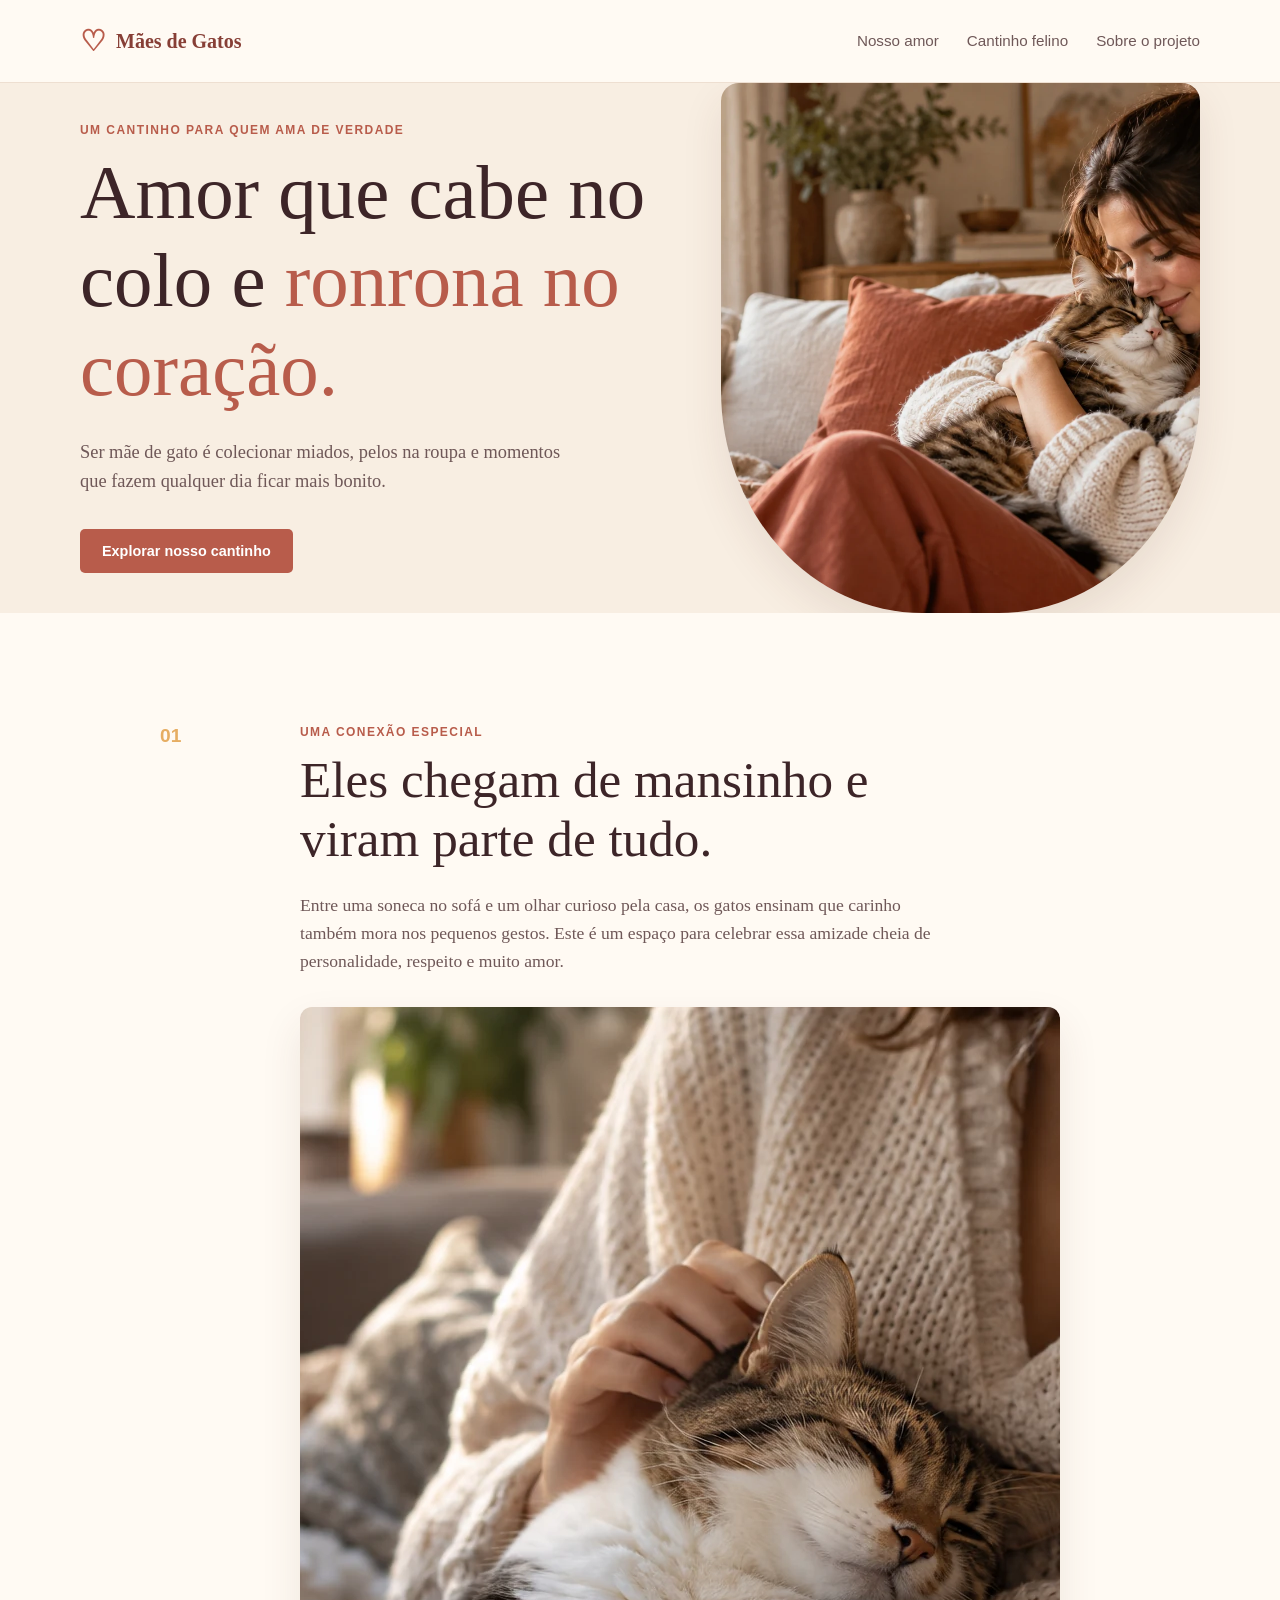
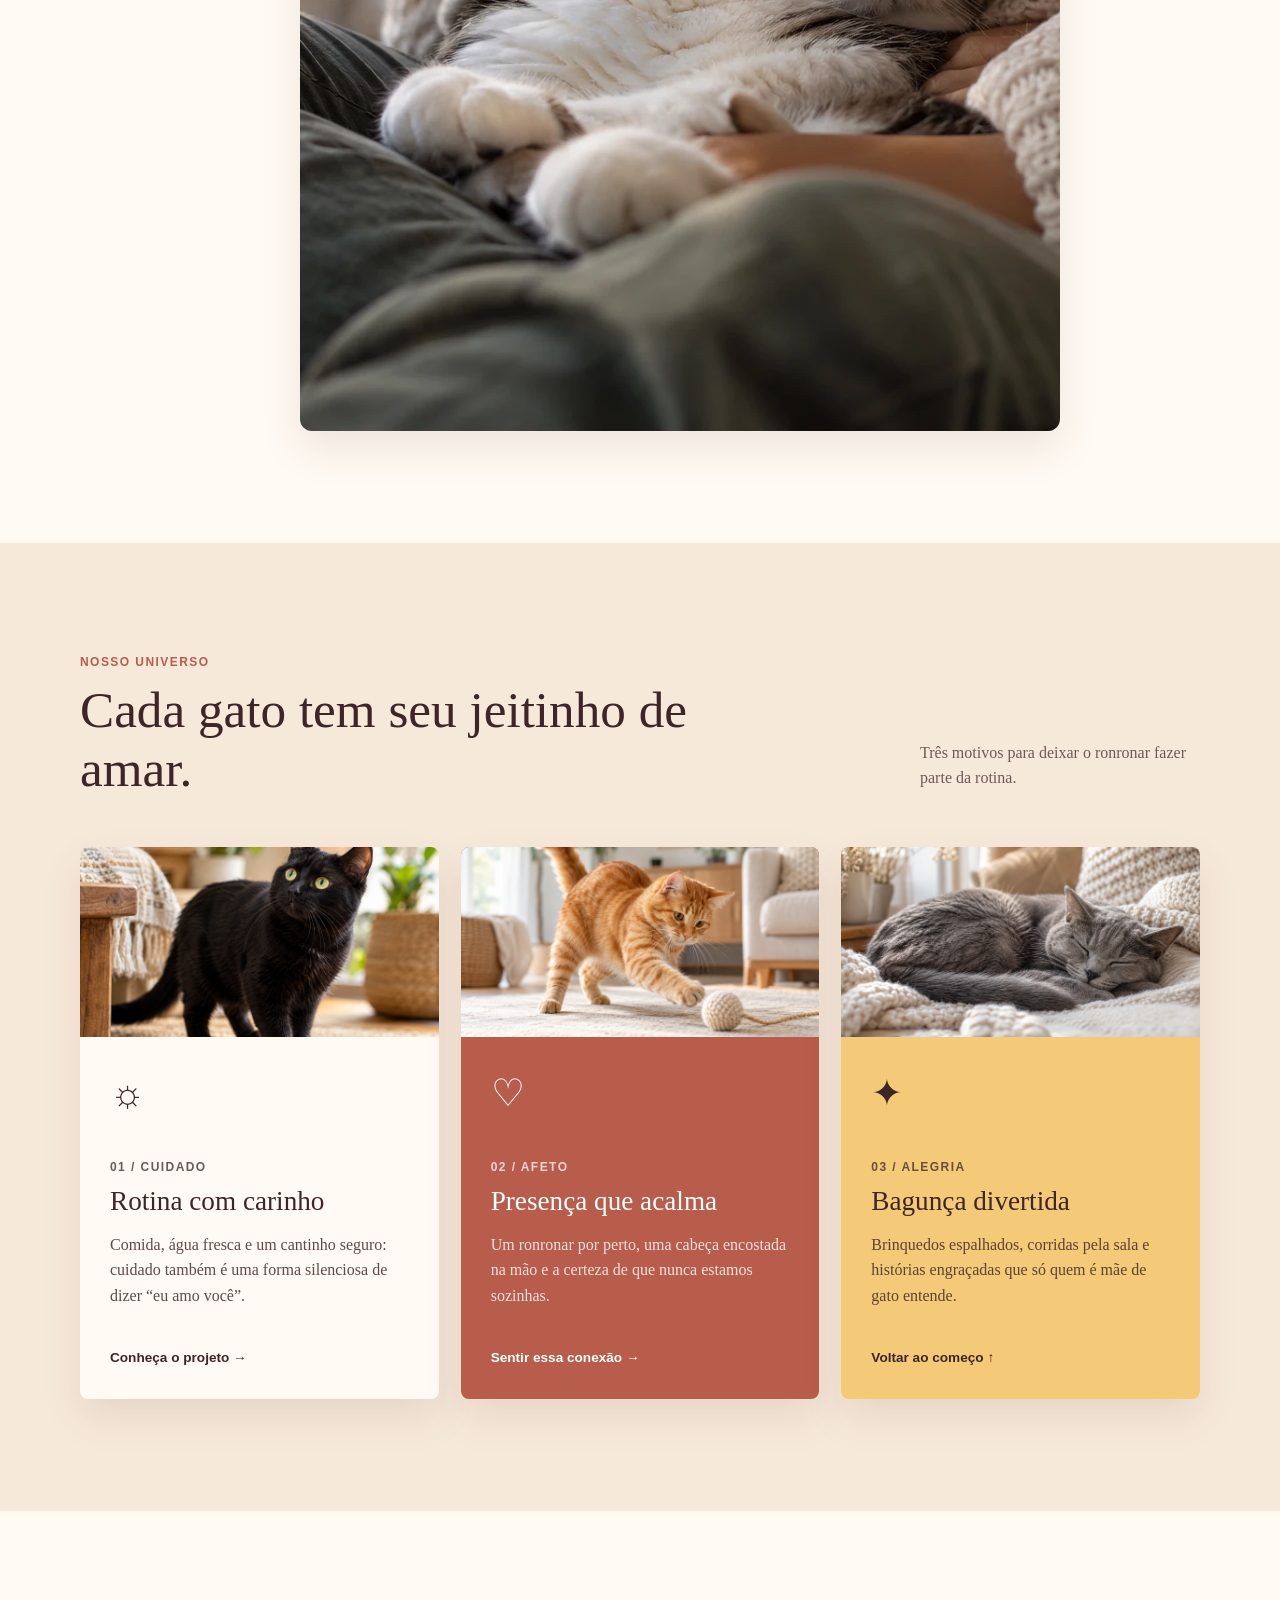
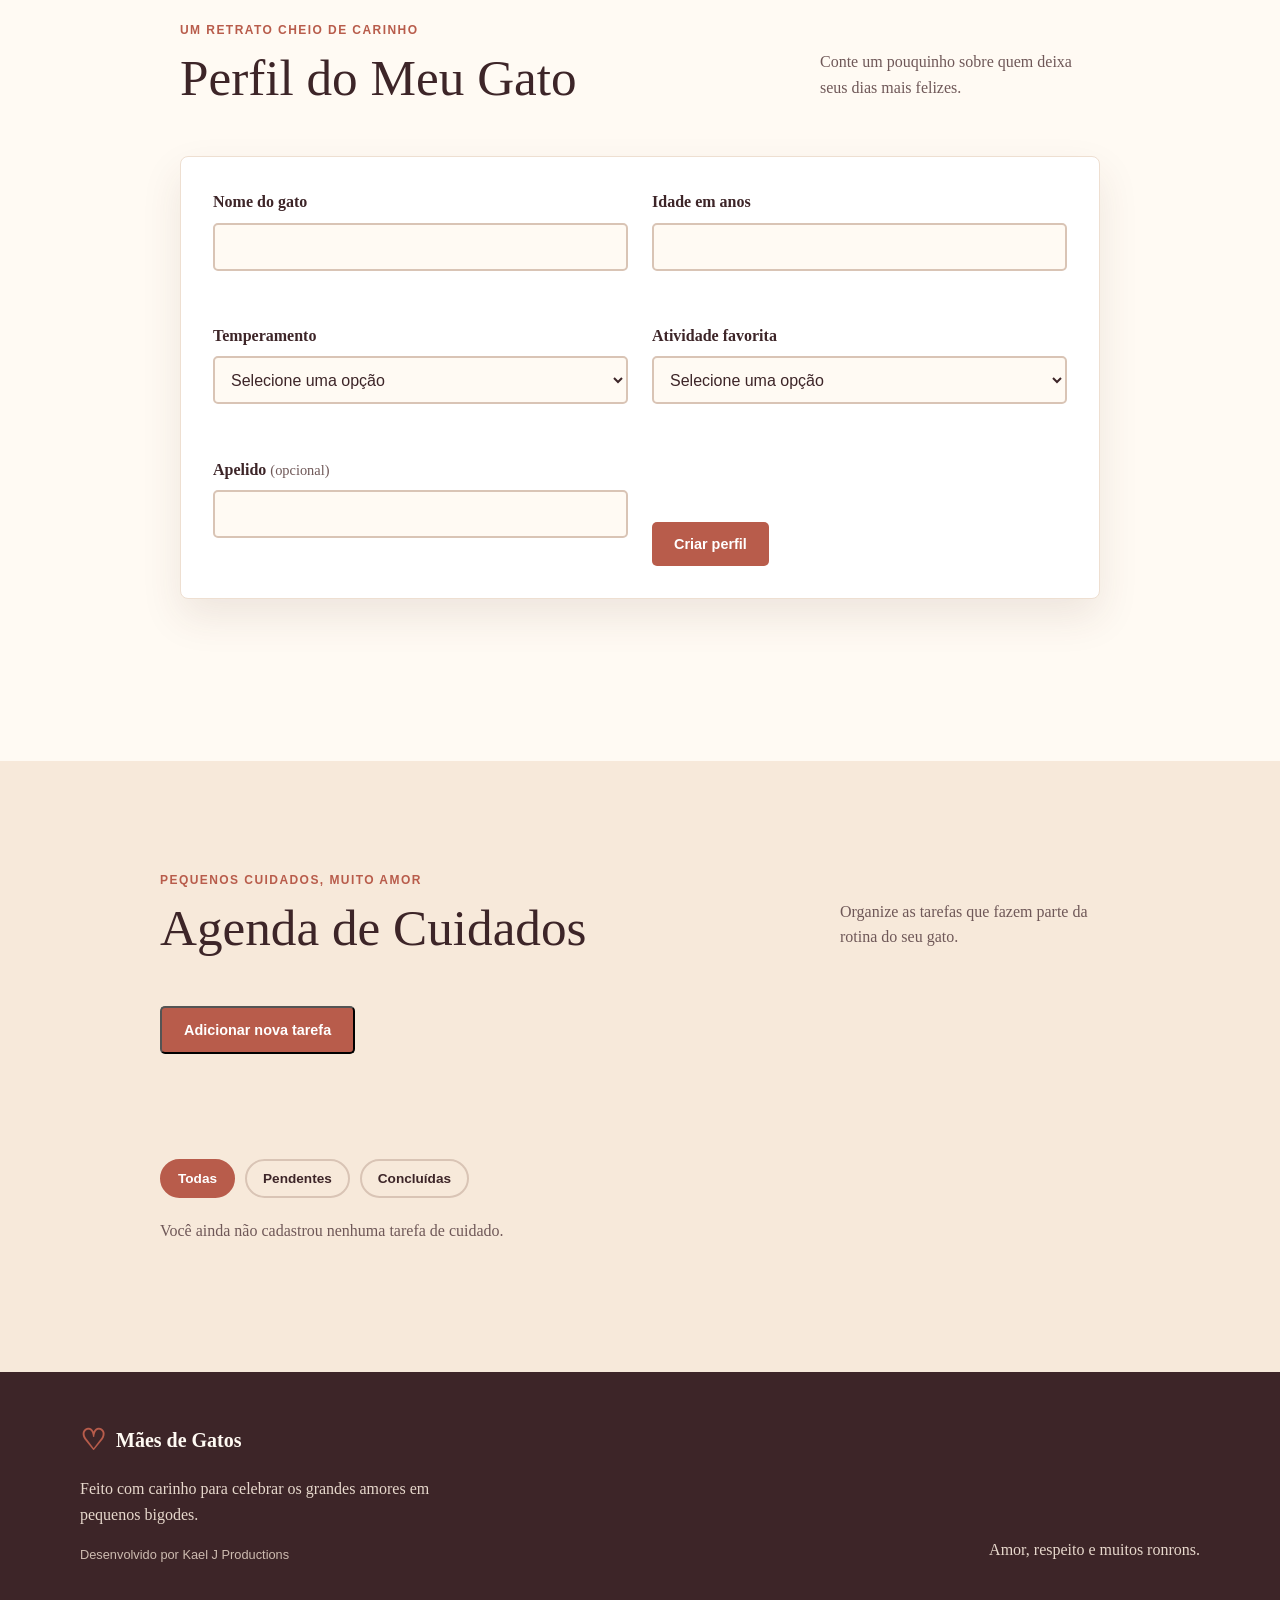
==== index.html @ 0883e344 "melhora experiencia da agenda de cuidados" ====
<!DOCTYPE html>
<html lang="pt-BR">
  <head>
    <meta charset="UTF-8">
    <meta name="viewport" content="width=device-width, initial-scale=1.0">
    <meta name="description" content="Um cantinho acolhedor para mulheres que vivem o amor pelos seus gatos.">
    <title>Mães de Gatos | Amor que ronrona</title>
    <link rel="stylesheet" href="styles.css">
  </head>
  <body>
    <a class="link-pular" href="#conteudo">
      Pular para o conteúdo principal
    </a>

    <header class="cabecalho">
      <div class="container cabecalho-conteudo">
        <a class="marca" href="#inicio" aria-label="Mães de Gatos, voltar ao início">
          <span class="marca-icone" aria-hidden="true">♡</span>
          <span>Mães de Gatos</span>
        </a>

        <nav class="navegacao-principal" aria-label="Navegação principal">
          <ul>
            <li><a href="#sobre">Nosso amor</a></li>
            <li><a href="#temas">Cantinho felino</a></li>
            <li><a href="#rodape">Sobre o projeto</a></li>
          </ul>
        </nav>
      </div>
    </header>

    <main id="conteudo">
      <section class="hero" id="inicio" aria-labelledby="titulo-principal">
        <div class="container hero-conteudo">
          <div class="hero-texto">
            <p class="etiqueta">Um cantinho para quem ama de verdade</p>
            <h1 id="titulo-principal">
              Amor que cabe no colo e <span>ronrona no coração.</span>
            </h1>
            <p class="hero-descricao">
              Ser mãe de gato é colecionar miados, pelos na roupa e momentos que fazem qualquer dia ficar mais bonito.
            </p>
            <a class="botao" href="#temas">Explorar nosso cantinho</a>
          </div>

          <img
            class="hero-imagem"
            src="assets/images/hero/mae-com-gato.webp"
            alt="Mulher abraçando seu gato em um ambiente acolhedor."
            width="1672"
            height="941"
            fetchpriority="high"
          >
        </div>
      </section>

      <section class="secao sobre" id="sobre" aria-labelledby="titulo-sobre">
          <div class="container sobre-conteudo">
            <div class="numero-secao" aria-hidden="true">01</div>
            <div>
            <p class="etiqueta">Uma conexão especial</p>
            <h2 id="titulo-sobre">Eles chegam de mansinho e viram parte de tudo.</h2>
            <p>
              Entre uma soneca no sofá e um olhar curioso pela casa, os gatos ensinam que carinho também mora nos pequenos gestos. Este é um espaço para celebrar essa amizade cheia de personalidade, respeito e muito amor.
            </p>
            <img
              class="imagem-editorial"
              src="assets/images/stories/gato-no-colo.webp"
              alt="Gato descansando no colo de sua tutora."
              width="1536"
              height="1024"
              loading="lazy"
            >
          </div>
        </div>
      </section>

      <section class="secao temas" id="temas" aria-labelledby="titulo-temas">
        <div class="container">
          <div class="cabecalho-secao">
            <div>
              <p class="etiqueta">Nosso universo</p>
              <h2 id="titulo-temas">Cada gato tem seu jeitinho de amar.</h2>
            </div>
            <p class="texto-secao">
              Três motivos para deixar o ronronar fazer parte da rotina.
            </p>
          </div>

          <div class="cartoes">
            <article class="cartao cartao-rotina">
              <img
                class="imagem-cartao"
                src="assets/images/cats/gato-preto-curioso.webp"
                alt="Gato preto observando com expressão curiosa."
                width="1536"
                height="1024"
                loading="lazy"
              >
              <div class="cartao-icone" aria-hidden="true">☼</div>
              <p class="cartao-numero">01 / Cuidado</p>
              <h3>Rotina com carinho</h3>
              <p>
                Comida, água fresca e um cantinho seguro: cuidado também é uma forma silenciosa de dizer “eu amo você”.
              </p>
              <a href="#rodape">Conheça o projeto <span aria-hidden="true">→</span></a>
            </article>

            <article class="cartao cartao-carinho">
              <img
                class="imagem-cartao"
                src="assets/images/cats/gato-laranja-brincando.webp"
                alt="Gato laranja brincando em casa."
                width="1536"
                height="1024"
                loading="lazy"
              >
              <div class="cartao-icone" aria-hidden="true">♡</div>
              <p class="cartao-numero">02 / Afeto</p>
              <h3>Presença que acalma</h3>
              <p>
                Um ronronar por perto, uma cabeça encostada na mão e a certeza de que nunca estamos sozinhas.
              </p>
              <a href="#sobre">Sentir essa conexão <span aria-hidden="true">→</span></a>
            </article>

            <article class="cartao cartao-diversao">
              <img
                class="imagem-cartao"
                src="assets/images/cats/gato-cinza-dormindo.webp"
                alt="Gato cinza dormindo confortavelmente."
                width="1536"
                height="1024"
                loading="lazy"
              >
              <div class="cartao-icone" aria-hidden="true">✦</div>
              <p class="cartao-numero">03 / Alegria</p>
              <h3>Bagunça divertida</h3>
              <p>
                Brinquedos espalhados, corridas pela sala e histórias engraçadas que só quem é mãe de gato entende.
              </p>
              <a href="#inicio">Voltar ao começo <span aria-hidden="true">↑</span></a>
            </article>
          </div>
        </div>
      </section>

      <section class="secao perfil" id="perfil" aria-labelledby="titulo-perfil">
        <div class="container perfil-conteudo">
          <div class="cabecalho-secao">
            <div>
              <p class="etiqueta">Um retrato cheio de carinho</p>
              <h2 id="titulo-perfil">Perfil do Meu Gato</h2>
            </div>
            <p class="texto-secao">
              Conte um pouquinho sobre quem deixa seus dias mais felizes.
            </p>
          </div>

          <form id="formulario-perfil" class="formulario-perfil" novalidate>
            <div class="campo">
              <label for="nome-gato">Nome do gato</label>
              <input id="nome-gato" name="nome" type="text" autocomplete="off" required aria-describedby="erro-nome-gato">
              <p class="mensagem-erro" id="erro-nome-gato"></p>
            </div>

            <div class="campo">
              <label for="idade-gato">Idade em anos</label>
              <input id="idade-gato" name="idade" type="number" min="0" max="40" step="1" inputmode="numeric" required aria-describedby="erro-idade-gato">
              <p class="mensagem-erro" id="erro-idade-gato"></p>
            </div>

            <div class="campo">
              <label for="temperamento-gato">Temperamento</label>
              <select id="temperamento-gato" name="temperamento" required aria-describedby="erro-temperamento-gato">
                <option value="">Selecione uma opção</option>
                <option value="Carinhoso">Carinhoso</option>
                <option value="Brincalhão">Brincalhão</option>
                <option value="Tranquilo">Tranquilo</option>
                <option value="Curioso">Curioso</option>
                <option value="Independente">Independente</option>
              </select>
              <p class="mensagem-erro" id="erro-temperamento-gato"></p>
            </div>

            <div class="campo">
              <label for="atividade-gato">Atividade favorita</label>
              <select id="atividade-gato" name="atividade" required aria-describedby="erro-atividade-gato">
                <option value="">Selecione uma opção</option>
                <option value="Dormir">Dormir</option>
                <option value="Brincar">Brincar</option>
                <option value="Explorar a casa">Explorar a casa</option>
                <option value="Observar a janela">Observar a janela</option>
                <option value="Ganhar carinho">Ganhar carinho</option>
              </select>
              <p class="mensagem-erro" id="erro-atividade-gato"></p>
            </div>

            <div class="campo campo-apelido">
              <label for="apelido-gato">Apelido <span>(opcional)</span></label>
              <input id="apelido-gato" name="apelido" type="text" autocomplete="off" aria-describedby="erro-apelido-gato">
              <p class="mensagem-erro" id="erro-apelido-gato"></p>
            </div>

            <div class="acoes-formulario">
              <button class="botao botao-formulario" type="submit">Criar perfil</button>
              <button class="botao-cancelar" id="botao-cancelar" type="button" hidden>Cancelar edição</button>
            </div>
          </form>

          <p class="mensagem-status" id="mensagem-formulario" role="status" aria-live="polite"></p>

          <div class="resultado-perfil" id="resultado-perfil"></div>
        </div>
      </section>

      <section class="secao agenda" id="agenda" aria-labelledby="titulo-agenda">
        <div class="container agenda-conteudo">
          <div class="cabecalho-secao">
            <div>
              <p class="etiqueta">Pequenos cuidados, muito amor</p>
              <h2 id="titulo-agenda">Agenda de Cuidados</h2>
            </div>
            <p class="texto-secao">
              Organize as tarefas que fazem parte da rotina do seu gato.
            </p>
          </div>

          <button class="botao botao-nova-tarefa" id="adicionar-tarefa" type="button">
            Adicionar nova tarefa
          </button>

          <form id="formulario-tarefa" class="formulario-tarefa" novalidate hidden>
            <div class="campo">
              <label for="titulo-tarefa">Título da tarefa</label>
              <p class="ajuda-campo" id="ajuda-titulo-tarefa">Exemplo: Trocar a areia</p>
              <input id="titulo-tarefa" name="titulo" type="text" maxlength="100" required aria-describedby="ajuda-titulo-tarefa erro-titulo-tarefa">
              <p class="mensagem-erro" id="erro-titulo-tarefa"></p>
            </div>

            <div class="campo">
              <label for="data-tarefa">Data <span>(opcional)</span></label>
              <input id="data-tarefa" name="data" type="date" aria-describedby="erro-data-tarefa">
              <p class="mensagem-erro" id="erro-data-tarefa"></p>
            </div>

            <div class="campo">
              <label for="categoria-tarefa">Categoria</label>
              <select id="categoria-tarefa" name="categoria" required aria-describedby="erro-categoria-tarefa">
                <option value="">Selecione uma categoria</option>
                <option value="alimentação">Alimentação</option>
                <option value="higiene">Higiene</option>
                <option value="saúde">Saúde</option>
                <option value="brincadeira">Brincadeira</option>
                <option value="outros">Outros</option>
              </select>
              <p class="mensagem-erro" id="erro-categoria-tarefa"></p>
            </div>

            <div class="acoes-formulario">
              <button class="botao botao-formulario" id="botao-tarefa" type="submit">Criar tarefa</button>
              <button class="botao-cancelar" id="cancelar-edicao-tarefa" type="button" hidden>Cancelar edição</button>
            </div>
          </form>

          <p class="mensagem-status" id="mensagem-agenda" role="status" aria-live="polite"></p>

          <div class="filtros-agenda" aria-label="Filtrar tarefas">
            <button class="filtro ativo" type="button" data-filtro="todas" aria-pressed="true">Todas</button>
            <button class="filtro" type="button" data-filtro="pendentes" aria-pressed="false">Pendentes</button>
            <button class="filtro" type="button" data-filtro="concluidas" aria-pressed="false">Concluídas</button>
          </div>

          <p class="estado-vazio" id="estado-vazio"></p>
          <ul class="lista-tarefas" id="lista-tarefas" aria-label="Lista de tarefas de cuidado"></ul>
        </div>
      </section>
    </main>

    <footer class="rodape" id="rodape">
      <div class="container rodape-conteudo">
        <div>
          <p class="marca rodape-marca">
            <span class="marca-icone" aria-hidden="true">♡</span>
            Mães de Gatos
          </p>
          <p>
            Feito com carinho para celebrar os grandes amores em pequenos bigodes.
          </p>
          <p class="assinatura">Desenvolvido por Kael J Productions</p>
        </div>
        <p class="rodape-final">Amor, respeito e muitos ronrons.</p>
      </div>
    </footer>
    <script src="script.js"></script>
  </body>
</html>
---- styles.css ----
:root {
  --creme: #fffaf3;
  --creme-escuro: #f8eee2;
  --terracota: #b85c4b;
  --terracota-escuro: #873f36;
  --vinho: #3d2528;
  --texto-suave: #6f5858;
  --dourado: #e6ad62;
  --branco: #fff;
  --sombra: 0 18px 40px rgba(92, 49, 44, 0.1);
}

* { box-sizing: border-box; }

[hidden] { display: none !important; }

html { scroll-behavior: smooth; }
body { margin: 0; background: var(--creme); color: var(--vinho); font-family: Georgia, "Times New Roman", serif; line-height: 1.6; }
a { color: inherit; }
a:focus-visible { outline: 3px solid var(--dourado); outline-offset: 5px; border-radius: 4px; }
.container { width: min(1120px, calc(100% - 48px)); margin: 0 auto; }
.link-pular { position: absolute; top: 12px; left: 12px; z-index: 10; padding: 8px 12px; color: var(--branco); background: var(--terracota-escuro); transform: translateY(-160%); }
.link-pular:focus { transform: translateY(0); }
.cabecalho { background: var(--creme); border-bottom: 1px solid #eedfd1; }
.cabecalho-conteudo, .navegacao-principal ul { display: flex; align-items: center; }
.cabecalho-conteudo { justify-content: space-between; min-height: 82px; gap: 24px; }
.marca { display: inline-flex; align-items: center; gap: 10px; color: var(--terracota-escuro); font-size: 1.25rem; font-weight: bold; text-decoration: none; }
.marca-icone { color: var(--terracota); font-size: 1.8rem; line-height: 1; }
.navegacao-principal ul { gap: 28px; margin: 0; padding: 0; list-style: none; }
.navegacao-principal a { color: var(--texto-suave); font: 0.95rem Arial, sans-serif; text-decoration: none; }
.navegacao-principal a:hover, .cartao a:hover { color: var(--terracota); }
.hero { overflow: hidden; background: var(--creme-escuro); }
.hero-conteudo { display: grid; grid-template-columns: 1.1fr 0.9fr; align-items: center; min-height: 530px; gap: 56px; }
.etiqueta, .cartao-numero { margin: 0 0 12px; color: var(--terracota); font: bold 0.75rem Arial, sans-serif; letter-spacing: 0.12em; text-transform: uppercase; }
h1, h2, h3, p { margin-top: 0; }
h1, h2, h3 { line-height: 1.15; }
h1 { max-width: 650px; margin-bottom: 24px; font-size: clamp(2.8rem, 6vw, 5.2rem); font-weight: normal; }
h1 span { color: var(--terracota); }
.hero-descricao { max-width: 510px; margin-bottom: 32px; color: var(--texto-suave); font-size: 1.15rem; }
.botao { display: inline-block; padding: 14px 22px; border-radius: 5px; color: var(--branco); background: var(--terracota); font: bold 0.9rem Arial, sans-serif; text-decoration: none; }
.botao:hover { background: var(--terracota-escuro); }
.hero-imagem {
  display: block;
  width: 100%;
  max-height: 530px;
  border-radius: 18px 18px 42% 42%;
  object-fit: cover;
  object-position: center;
  box-shadow: var(--sombra);
}
.secao { padding: 112px 0; }
.sobre { background: var(--creme); }
.sobre-conteudo { display: grid; grid-template-columns: 100px 1fr; max-width: 960px; gap: 40px; }
.numero-secao { color: var(--dourado); font: bold 1.2rem Arial, sans-serif; }
h2 { max-width: 690px; margin-bottom: 22px; font-size: clamp(2rem, 4vw, 3.4rem); font-weight: normal; }
.sobre p:not(.etiqueta) { max-width: 650px; color: var(--texto-suave); font-size: 1.1rem; }

.imagem-editorial {
  display: block;
  width: min(100%, 760px);
  margin-top: 32px;
  border-radius: 12px;
  object-fit: cover;
  box-shadow: var(--sombra);
}
.temas { background: #f7e9da; }
.cabecalho-secao { display: flex; align-items: end; justify-content: space-between; gap: 32px; margin-bottom: 48px; }
.cabecalho-secao h2 { margin-bottom: 0; }
.texto-secao { max-width: 280px; margin-bottom: 8px; color: var(--texto-suave); }
.cartoes { display: grid; grid-template-columns: repeat(3, 1fr); gap: 22px; }
.cartao { min-height: 350px; padding: 0 0 30px; overflow: hidden; border-radius: 8px; box-shadow: var(--sombra); }
.imagem-cartao { display: block; width: 100%; height: 190px; object-fit: cover; }
.cartao > :not(.imagem-cartao) { margin-right: 30px; margin-left: 30px; }
.cartao > .cartao-icone { margin-top: 26px; }
.cartao-rotina { background: #fffaf3; }
.cartao-carinho { color: var(--branco); background: var(--terracota); }
.cartao-diversao { background: #f4c978; }
.cartao-icone { margin-bottom: 36px; font-size: 2.4rem; }
.cartao-numero { color: currentColor; opacity: 0.75; }
.cartao h3 { margin-bottom: 14px; font-size: 1.7rem; font-weight: normal; }
.cartao p:not(.cartao-numero) { min-height: 96px; color: inherit; opacity: 0.82; }
.cartao a { font: bold 0.85rem Arial, sans-serif; text-decoration: none; }
.rodape { color: var(--creme); background: var(--vinho); }
.rodape-conteudo { display: flex; align-items: end; justify-content: space-between; gap: 32px; padding: 52px 0; }
.rodape-marca { color: var(--creme); }
.rodape-conteudo p:not(.marca) { max-width: 360px; margin-bottom: 0; color: #e7d8cc; }
.rodape-final { text-align: right; }

@media (max-width: 760px) {
  .container { width: min(100% - 32px, 560px); }
  .cabecalho-conteudo { align-items: flex-start; flex-direction: column; padding: 20px 0; }
  .navegacao-principal ul { flex-wrap: wrap; gap: 12px 20px; }
  .hero-conteudo, .cartoes { grid-template-columns: 1fr; }
  .hero-conteudo { gap: 30px; padding: 70px 0; }
  .hero-imagem { max-height: 360px; border-radius: 14px 14px 28% 28%; }
  .secao { padding: 72px 0; }
  .sobre-conteudo { grid-template-columns: 1fr; gap: 16px; }
  .cabecalho-secao, .rodape-conteudo { align-items: flex-start; flex-direction: column; }
  .rodape-final { text-align: left; }
}

@media (prefers-reduced-motion: reduce) {
  html { scroll-behavior: auto; }
}

.perfil { background: var(--creme); }

.perfil-conteudo { max-width: 920px; }

.formulario-perfil {
  display: grid;
  grid-template-columns: repeat(2, 1fr);
  gap: 24px;
  padding: 32px;
  border: 1px solid #eedfd1;
  border-radius: 8px;
  background: var(--branco);
  box-shadow: var(--sombra);
}

.campo {
  display: flex;
  flex-direction: column;
  gap: 8px;
}

.campo label {
  color: var(--vinho);
  font-weight: bold;
}

.campo label span {
  color: var(--texto-suave);
  font-size: 0.9rem;
  font-weight: normal;
}

.campo input,
.campo select {
  width: 100%;
  min-height: 48px;
  padding: 10px 12px;
  border: 2px solid #d9c4b5;
  border-radius: 5px;
  color: var(--vinho);
  background: var(--creme);
  font: 1rem Arial, sans-serif;
}

.campo input:focus-visible,
.campo select:focus-visible {
  outline: 3px solid var(--dourado);
  outline-offset: 2px;
}

.campo input[aria-invalid="true"],
.campo select[aria-invalid="true"] {
  border-color: var(--terracota-escuro);
}

.mensagem-erro {
  min-height: 1.4em;
  margin: 0;
  color: var(--terracota-escuro);
  font: 0.9rem Arial, sans-serif;
}

.acoes-formulario {
  display: flex;
  align-items: center;
  align-self: end;
  flex-wrap: wrap;
  gap: 16px;
}

.botao-formulario { border: 0; cursor: pointer; }

.botao-cancelar {
  padding: 10px 0;
  border: 0;
  color: var(--terracota-escuro);
  background: transparent;
  font: bold 0.85rem Arial, sans-serif;
  text-decoration: underline;
  cursor: pointer;
}

.botao-cancelar:hover { color: var(--terracota); }

.botao-cancelar:focus-visible {
  outline: 3px solid var(--dourado);
  outline-offset: 3px;
}

.mensagem-status {
  min-height: 1.6em;
  margin: 24px 0 0;
  color: var(--terracota-escuro);
  font-weight: bold;
}

.resultado-perfil {
  margin-top: 24px;
}

.ficha-gato {
  max-width: 620px;
  padding: 28px;
  border-left: 6px solid var(--terracota);
  border-radius: 8px;
  background: var(--creme-escuro);
  box-shadow: var(--sombra);
}

.ficha-gato h3 {
  margin-bottom: 20px;
  color: var(--terracota-escuro);
  font-size: 1.8rem;
  font-weight: normal;
}

.ficha-gato dl { margin: 0; }

.ficha-gato dt {
  margin-top: 12px;
  color: var(--texto-suave);
  font: bold 0.8rem Arial, sans-serif;
  letter-spacing: 0.08em;
  text-transform: uppercase;
}

.ficha-gato dt:first-child { margin-top: 0; }
.ficha-gato dd { margin: 2px 0 0; font-size: 1.1rem; }

.acoes-ficha {
  display: flex;
  flex-wrap: wrap;
  align-items: center;
  gap: 16px;
  margin-top: 24px;
}

.botao-apagar {
  padding: 10px 16px;
  border: 2px solid var(--terracota-escuro);
  border-radius: 5px;
  color: var(--terracota-escuro);
  background: transparent;
  font: bold 0.85rem Arial, sans-serif;
  cursor: pointer;
}

.botao-apagar:hover { color: var(--branco); background: var(--terracota-escuro); }

.botao-apagar:focus-visible {
  outline: 3px solid var(--dourado);
  outline-offset: 3px;
}

@media (max-width: 760px) {
  .formulario-perfil { grid-template-columns: 1fr; padding: 24px; }
  .acoes-formulario { align-self: auto; }
}

.agenda { background: #f7e9da; }
.agenda-conteudo { max-width: 960px; }

.botao-nova-tarefa { margin-bottom: 24px; }

.formulario-tarefa {
  display: grid;
  grid-template-columns: 1.5fr 1fr 1fr;
  align-items: end;
  gap: 24px;
  padding: 32px;
  border-radius: 8px;
  background: var(--branco);
  box-shadow: var(--sombra);
}

.formulario-tarefa .acoes-formulario { grid-column: 1 / -1; }

.ajuda-campo {
  margin: -2px 0 0;
  color: var(--texto-suave);
  font: 0.9rem Arial, sans-serif;
}

.filtros-agenda {
  display: flex;
  flex-wrap: wrap;
  gap: 10px;
  margin: 32px 0 20px;
}

.filtro {
  padding: 10px 16px;
  border: 2px solid #d9c4b5;
  border-radius: 999px;
  color: var(--vinho);
  background: transparent;
  font: bold 0.85rem Arial, sans-serif;
  cursor: pointer;
}

.filtro:hover,
.filtro.ativo {
  border-color: var(--terracota);
  color: var(--branco);
  background: var(--terracota);
}

.filtro:focus-visible {
  outline: 3px solid var(--dourado);
  outline-offset: 3px;
}

.estado-vazio {
  min-height: 1.6em;
  margin: 0 0 16px;
  color: var(--texto-suave);
}

.lista-tarefas {
  display: grid;
  gap: 16px;
  margin: 0;
  padding: 0;
  list-style: none;
}

.tarefa {
  display: grid;
  grid-template-columns: 1fr auto;
  gap: 16px 24px;
  padding: 24px;
  border-left: 6px solid var(--terracota);
  border-radius: 8px;
  background: var(--creme);
  box-shadow: var(--sombra);
}

.tarefa.concluida { border-left-color: var(--dourado); }

.tarefa h3 {
  margin-bottom: 10px;
  color: var(--terracota-escuro);
  font-size: 1.35rem;
  font-weight: normal;
}

.tarefa-meta {
  display: flex;
  flex-wrap: wrap;
  gap: 8px 16px;
  margin: 0;
  color: var(--texto-suave);
  font: 0.9rem Arial, sans-serif;
}

.tarefa-status {
  display: inline-block;
  margin-top: 14px;
  color: var(--terracota-escuro);
  font: bold 0.8rem Arial, sans-serif;
  letter-spacing: 0.08em;
  text-transform: uppercase;
}

.tarefa.concluida .tarefa-status { color: #6f6a38; }
.tarefa.concluida h3 { text-decoration: line-through; }

.acoes-tarefa {
  display: flex;
  align-items: center;
  justify-content: flex-end;
  flex-wrap: wrap;
  gap: 10px;
}

.botao-tarefa {
  padding: 10px 14px;
  border: 2px solid var(--terracota-escuro);
  border-radius: 5px;
  color: var(--terracota-escuro);
  background: transparent;
  font: bold 0.8rem Arial, sans-serif;
  cursor: pointer;
}

.botao-tarefa:hover { color: var(--branco); background: var(--terracota-escuro); }

.botao-tarefa:focus-visible {
  outline: 3px solid var(--dourado);
  outline-offset: 3px;
}

.assinatura {
  margin-top: 20px;
  color: #cdbbb0 !important;
  font: 0.8rem Arial, sans-serif;
}

@media (max-width: 760px) {
  .formulario-tarefa { grid-template-columns: 1fr; padding: 24px; }
  .formulario-tarefa .acoes-formulario { grid-column: auto; }
  .tarefa { grid-template-columns: 1fr; }
  .acoes-tarefa { justify-content: flex-start; }
}
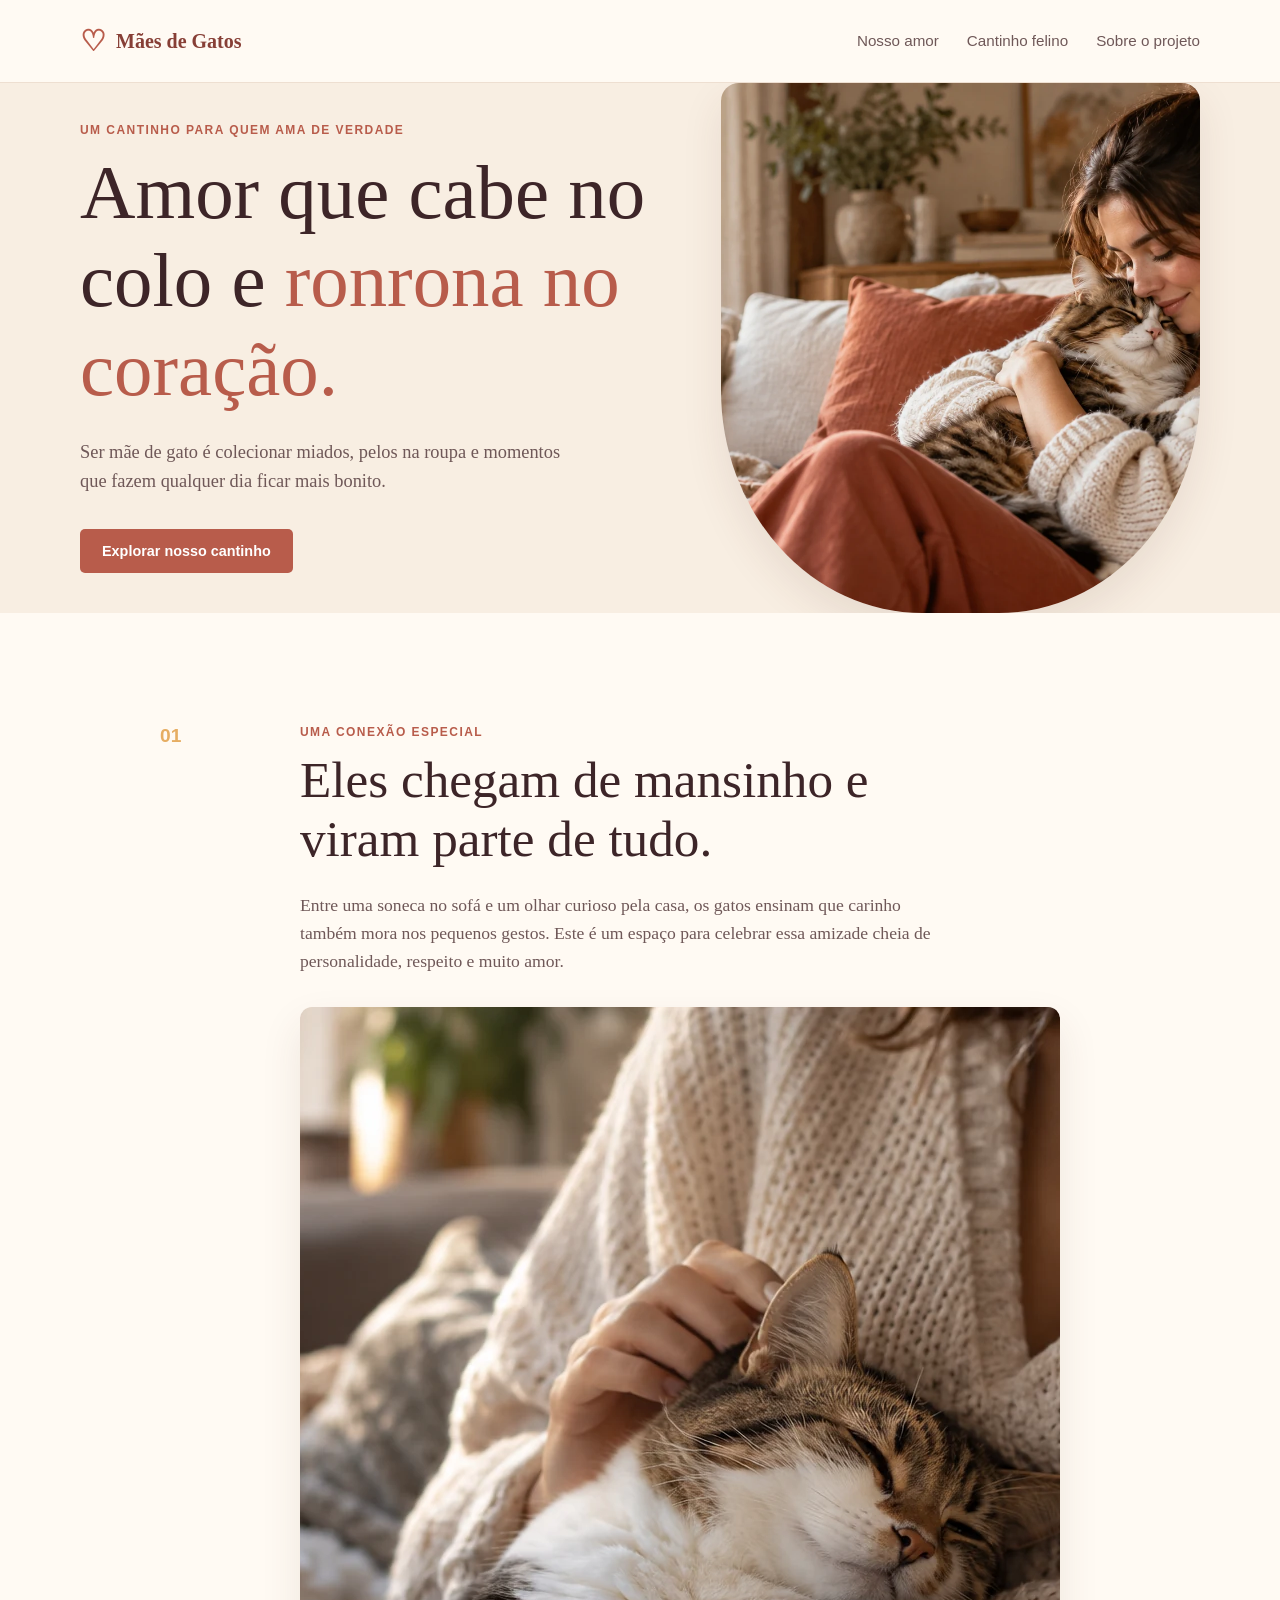
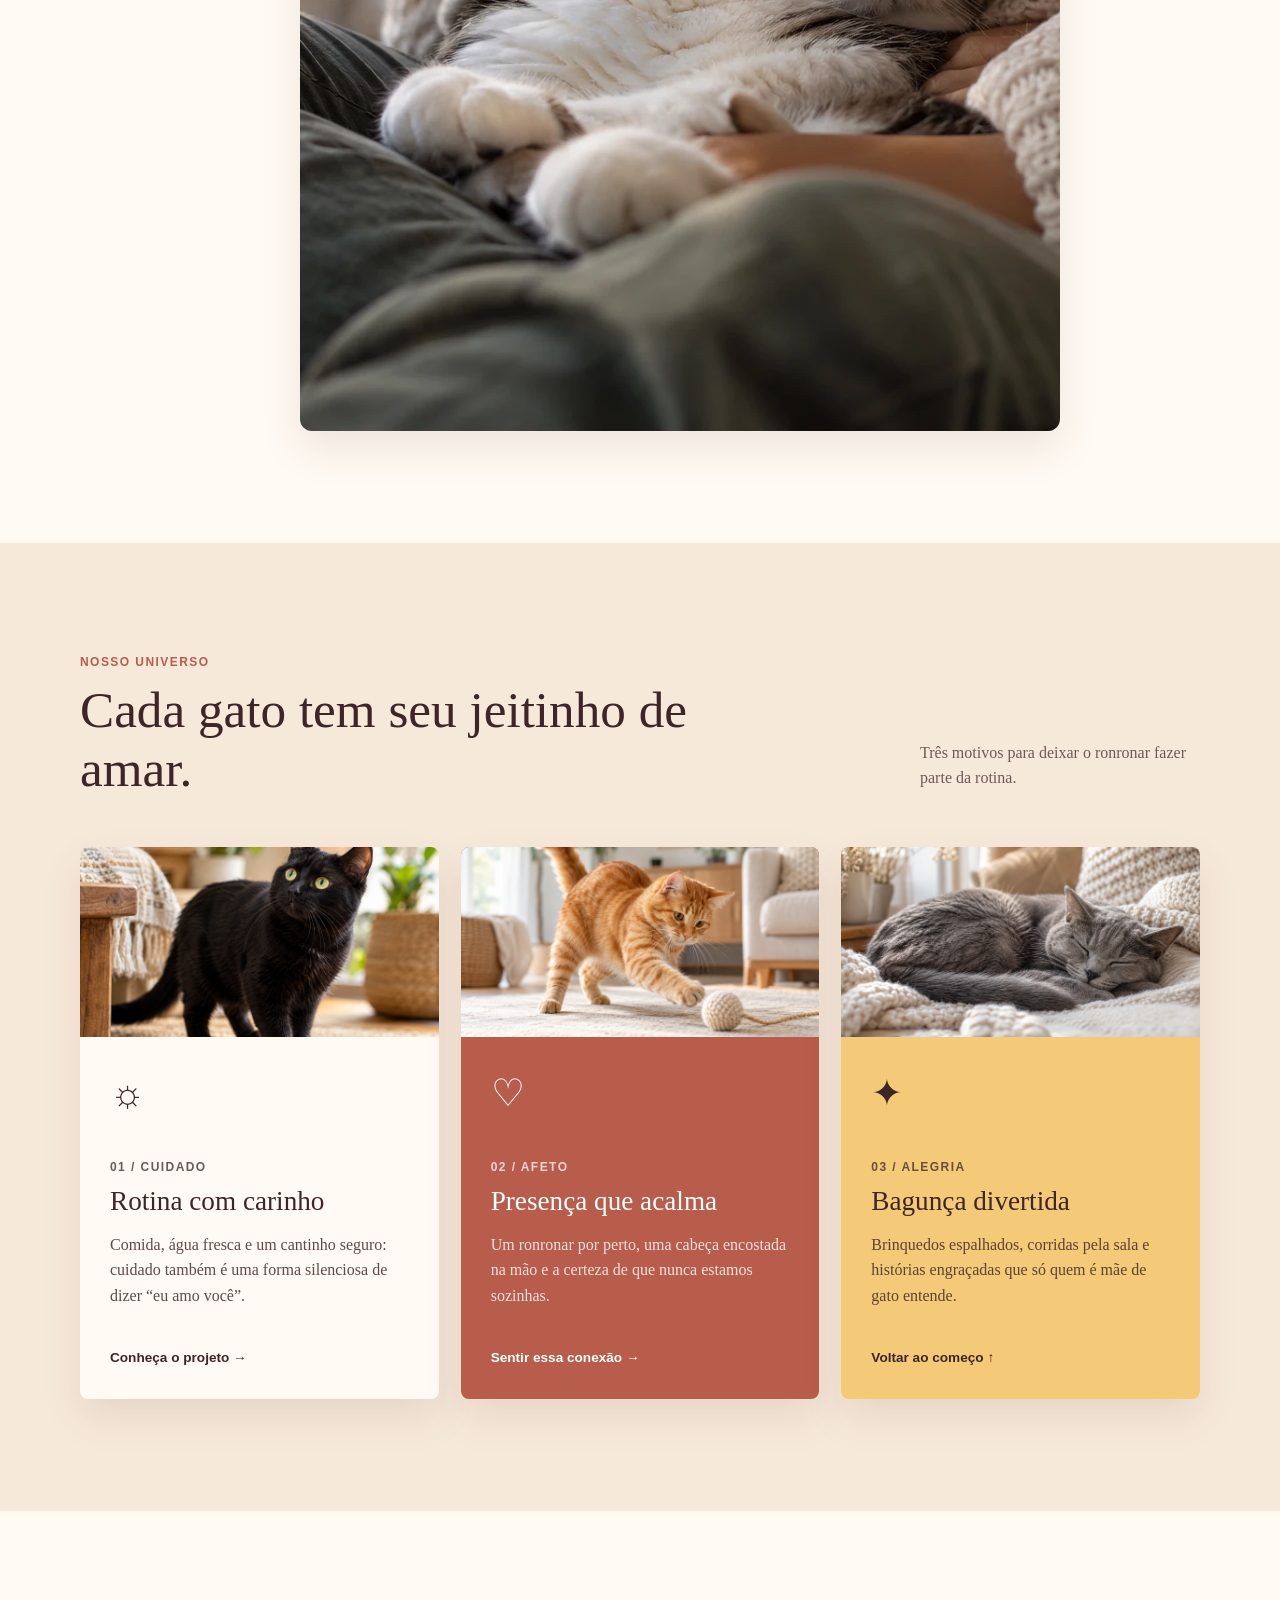
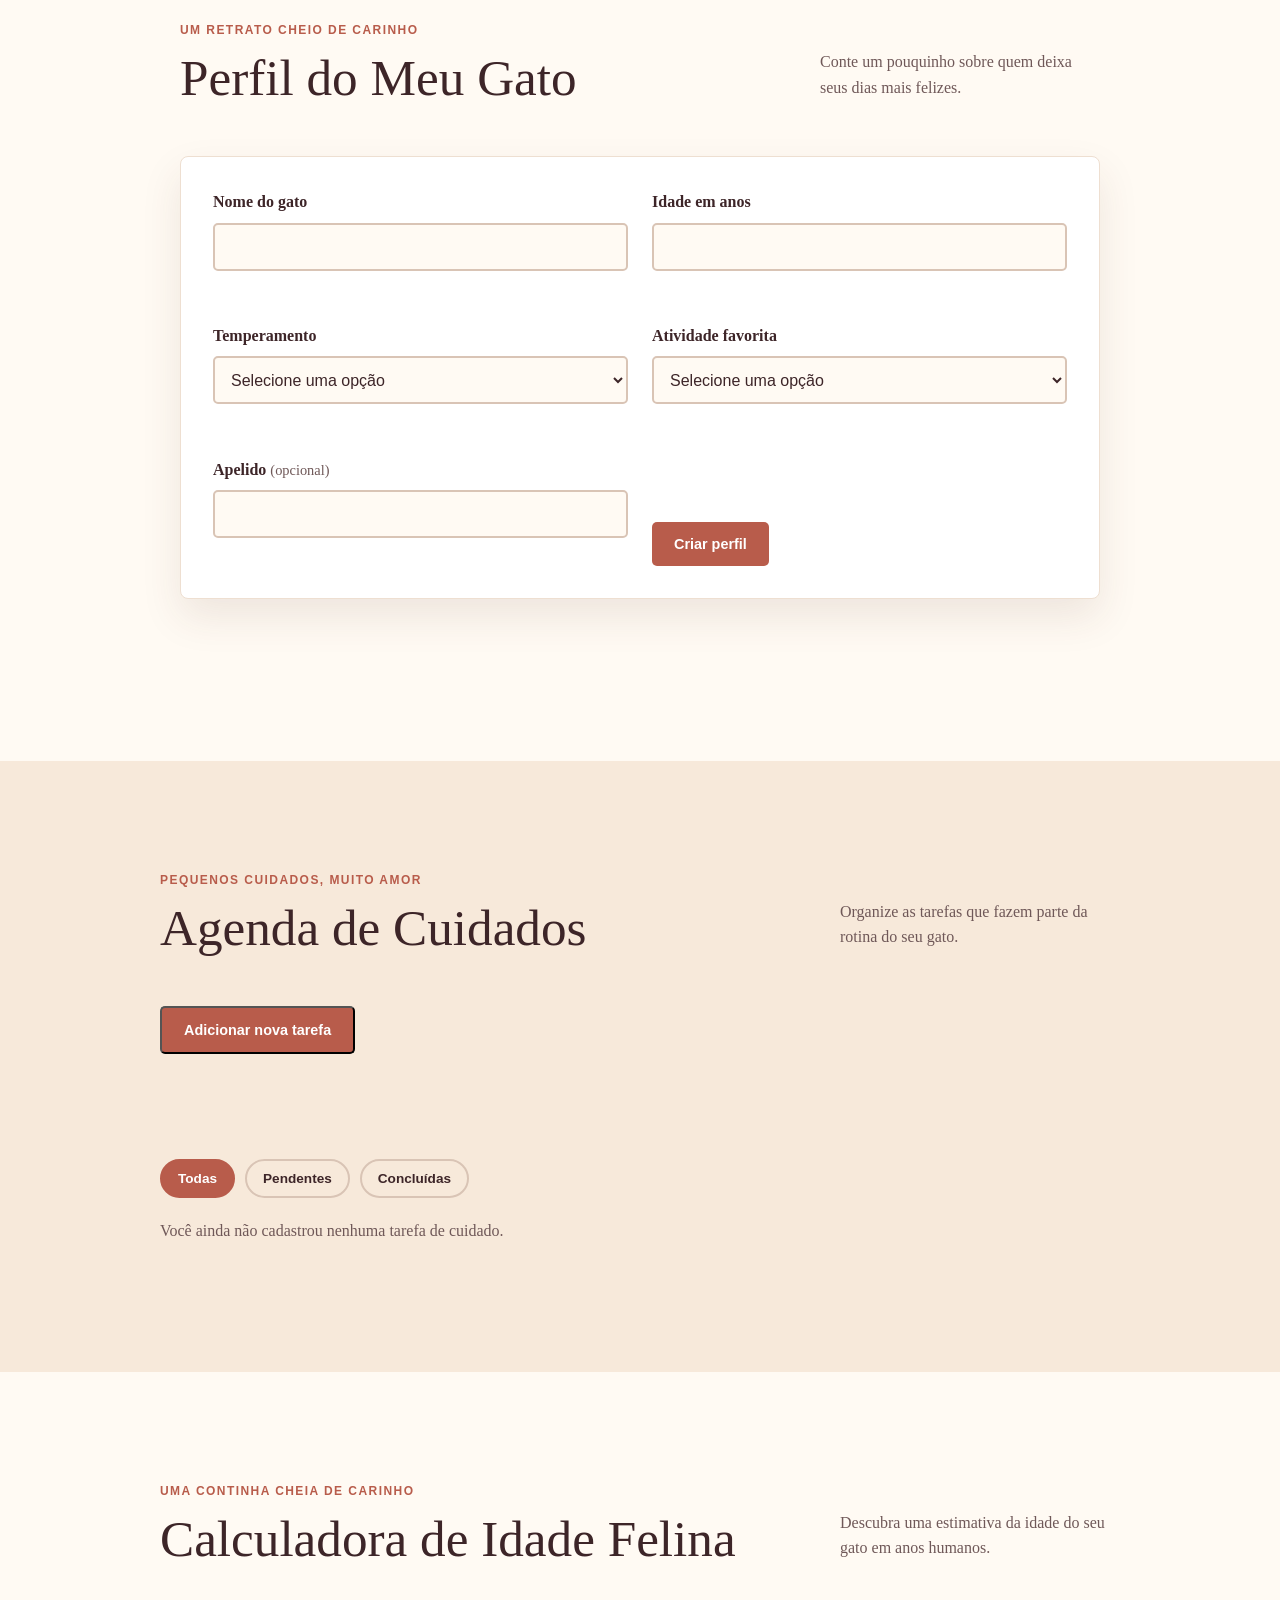
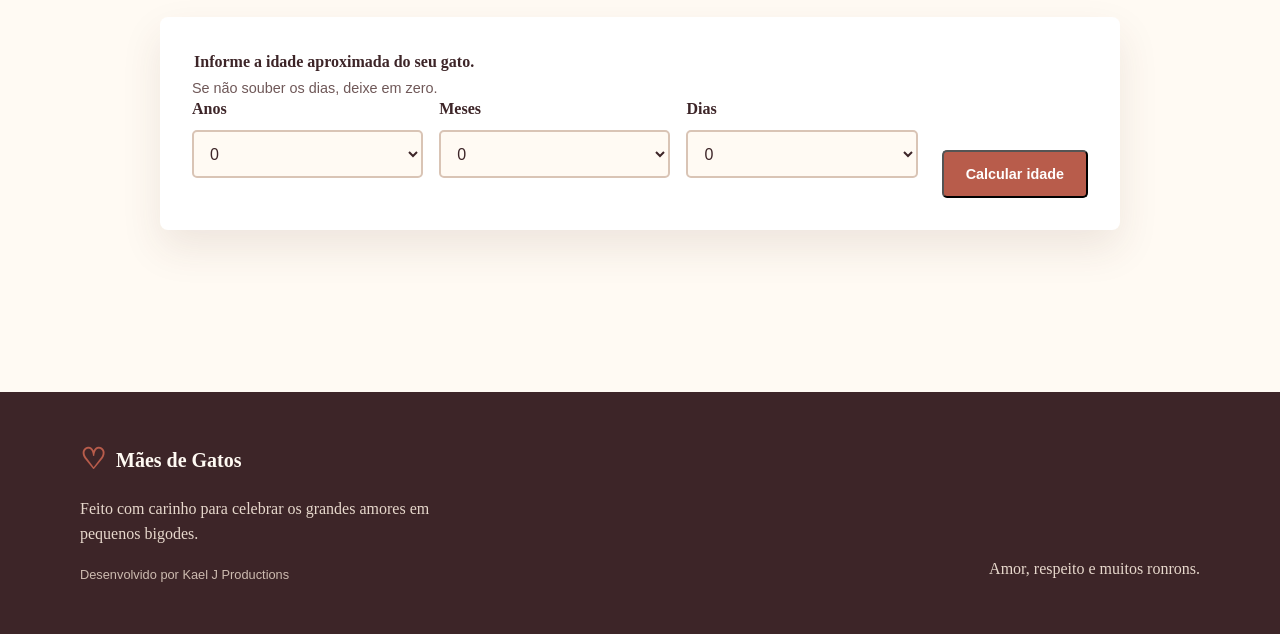
==== commit 5275db4a: "adiciona calculadora de idade felina acessivel" ====
--- a/index.html
+++ b/index.html
@@ -275,6 +275,52 @@
           <ul class="lista-tarefas" id="lista-tarefas" aria-label="Lista de tarefas de cuidado"></ul>
         </div>
       </section>
+
+      <section class="secao calculadora" id="calculadora" aria-labelledby="titulo-calculadora">
+        <div class="container calculadora-conteudo">
+          <div class="cabecalho-secao">
+            <div>
+              <p class="etiqueta">Uma continha cheia de carinho</p>
+              <h2 id="titulo-calculadora">Calculadora de Idade Felina</h2>
+            </div>
+            <p class="texto-secao">
+              Descubra uma estimativa da idade do seu gato em anos humanos.
+            </p>
+          </div>
+
+          <form id="formulario-idade-felina" class="formulario-calculadora" novalidate>
+            <fieldset class="grupo-idade">
+              <legend>Informe a idade aproximada do seu gato.</legend>
+              <p class="ajuda-campo">Se não souber os dias, deixe em zero.</p>
+
+              <div class="controles-idade">
+                <div class="campo">
+                  <label for="idade-anos">Anos</label>
+                  <select id="idade-anos" name="anos" aria-describedby="erro-idade-felina"></select>
+                </div>
+
+                <div class="campo">
+                  <label for="idade-meses">Meses</label>
+                  <select id="idade-meses" name="meses" aria-describedby="erro-idade-felina"></select>
+                </div>
+
+                <div class="campo">
+                  <label for="idade-dias">Dias</label>
+                  <select id="idade-dias" name="dias" aria-describedby="erro-idade-felina"></select>
+                </div>
+              </div>
+
+              <p class="mensagem-erro" id="erro-idade-felina"></p>
+            </fieldset>
+
+            <button class="botao" type="submit">Calcular idade</button>
+          </form>
+
+          <p class="mensagem-status" id="mensagem-calculadora" role="status" aria-live="polite"></p>
+
+          <div class="resultado-calculadora" id="resultado-idade-felina" hidden></div>
+        </div>
+      </section>
     </main>
 
     <footer class="rodape" id="rodape">
--- a/styles.css
+++ b/styles.css
@@ -407,3 +407,69 @@
   .tarefa { grid-template-columns: 1fr; }
   .acoes-tarefa { justify-content: flex-start; }
 }
+
+.calculadora { background: var(--creme); }
+.calculadora-conteudo { max-width: 960px; }
+
+.formulario-calculadora {
+  display: grid;
+  grid-template-columns: minmax(0, 1fr) auto;
+  align-items: end;
+  gap: 24px;
+  padding: 32px;
+  border-radius: 8px;
+  background: var(--branco);
+  box-shadow: var(--sombra);
+}
+
+.formulario-calculadora .botao { align-self: end; }
+
+.grupo-idade {
+  min-width: 0;
+  margin: 0;
+  padding: 0;
+  border: 0;
+}
+
+.grupo-idade legend {
+  margin-bottom: 8px;
+  color: var(--vinho);
+  font-weight: bold;
+}
+
+.controles-idade {
+  display: grid;
+  grid-template-columns: repeat(3, minmax(0, 1fr));
+  gap: 16px;
+}
+
+.resultado-calculadora {
+  max-width: 620px;
+  margin-top: 24px;
+  padding: 28px;
+  border-left: 6px solid var(--terracota);
+  border-radius: 8px;
+  background: var(--creme-escuro);
+  box-shadow: var(--sombra);
+}
+
+.resultado-calculadora h3 {
+  margin-bottom: 16px;
+  color: var(--terracota-escuro);
+  font-size: 1.8rem;
+  font-weight: normal;
+}
+
+.resultado-calculadora p { margin-bottom: 10px; }
+.resultado-calculadora p:last-child { margin-bottom: 0; }
+
+.aviso-calculadora {
+  margin-top: 20px;
+  color: var(--texto-suave);
+  font: 0.9rem Arial, sans-serif;
+}
+
+@media (max-width: 760px) {
+  .formulario-calculadora { grid-template-columns: 1fr; padding: 24px; }
+  .formulario-calculadora .botao { justify-self: start; }
+}
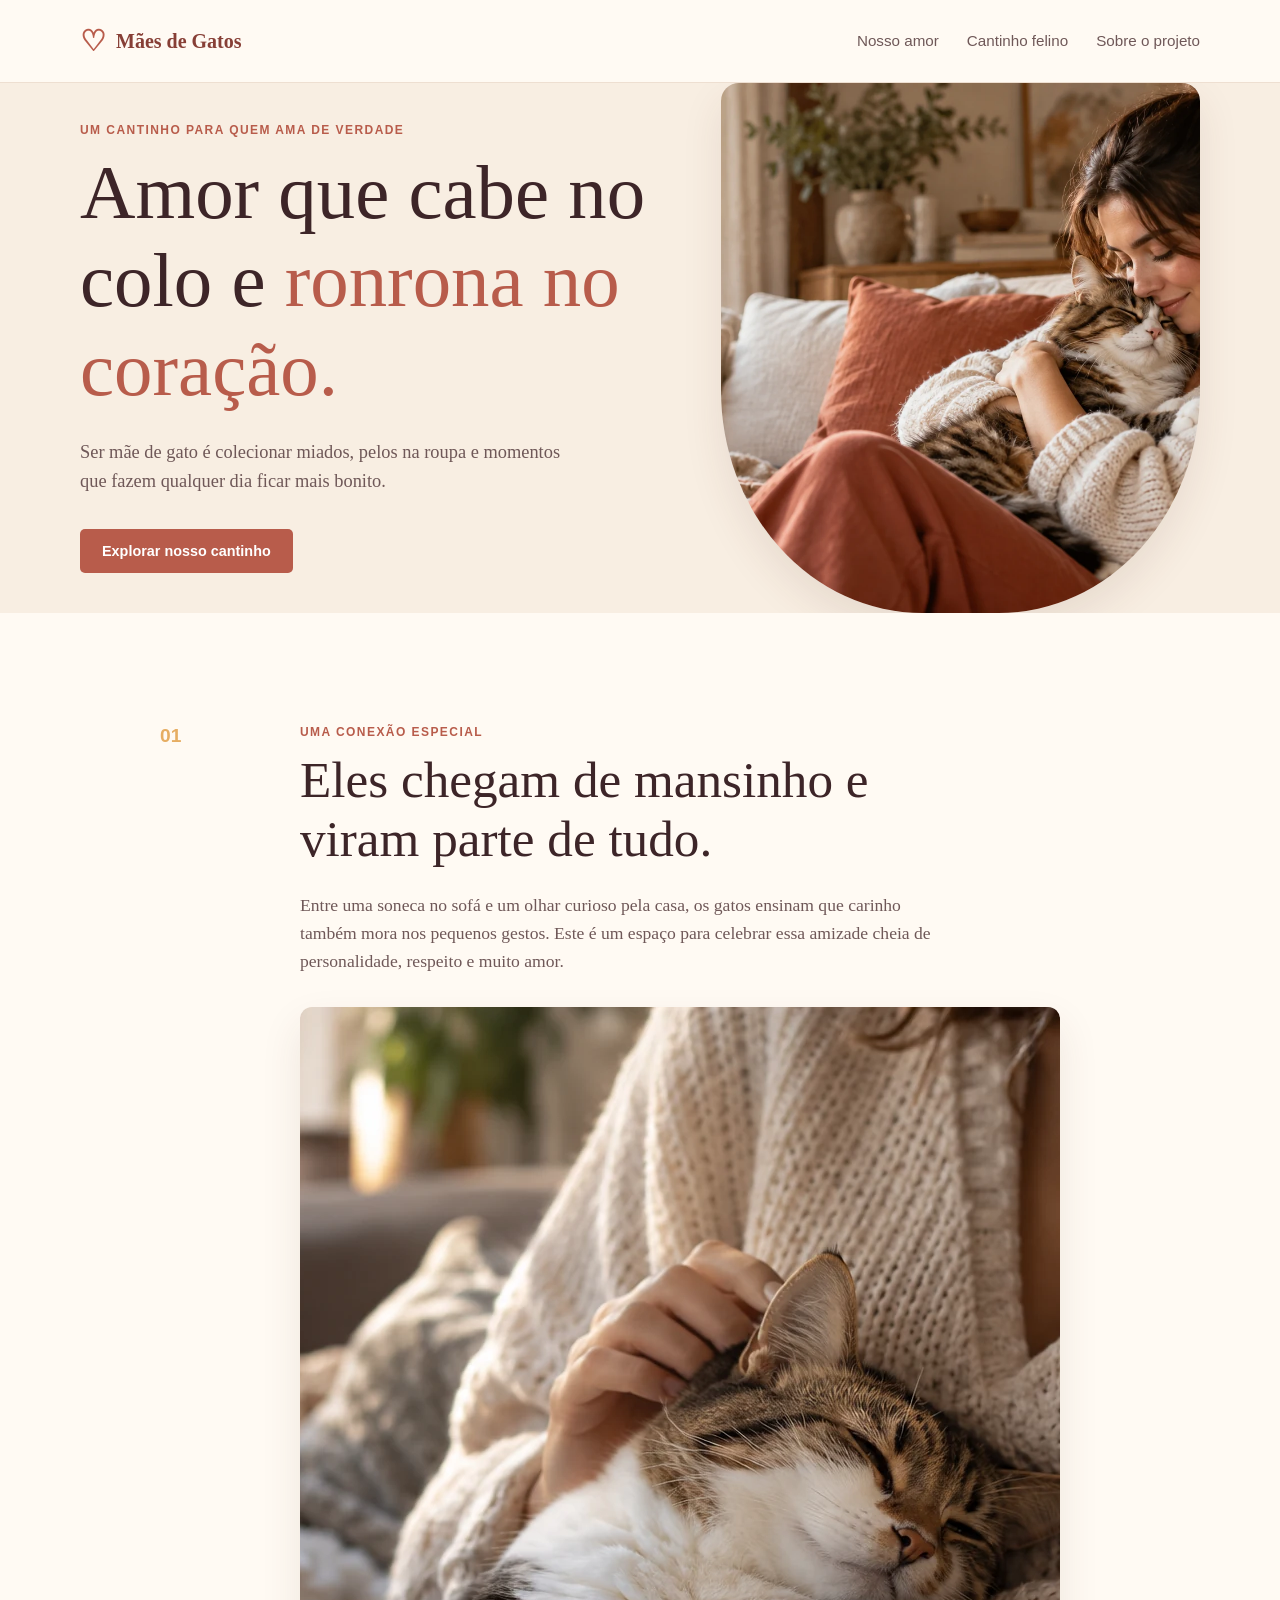
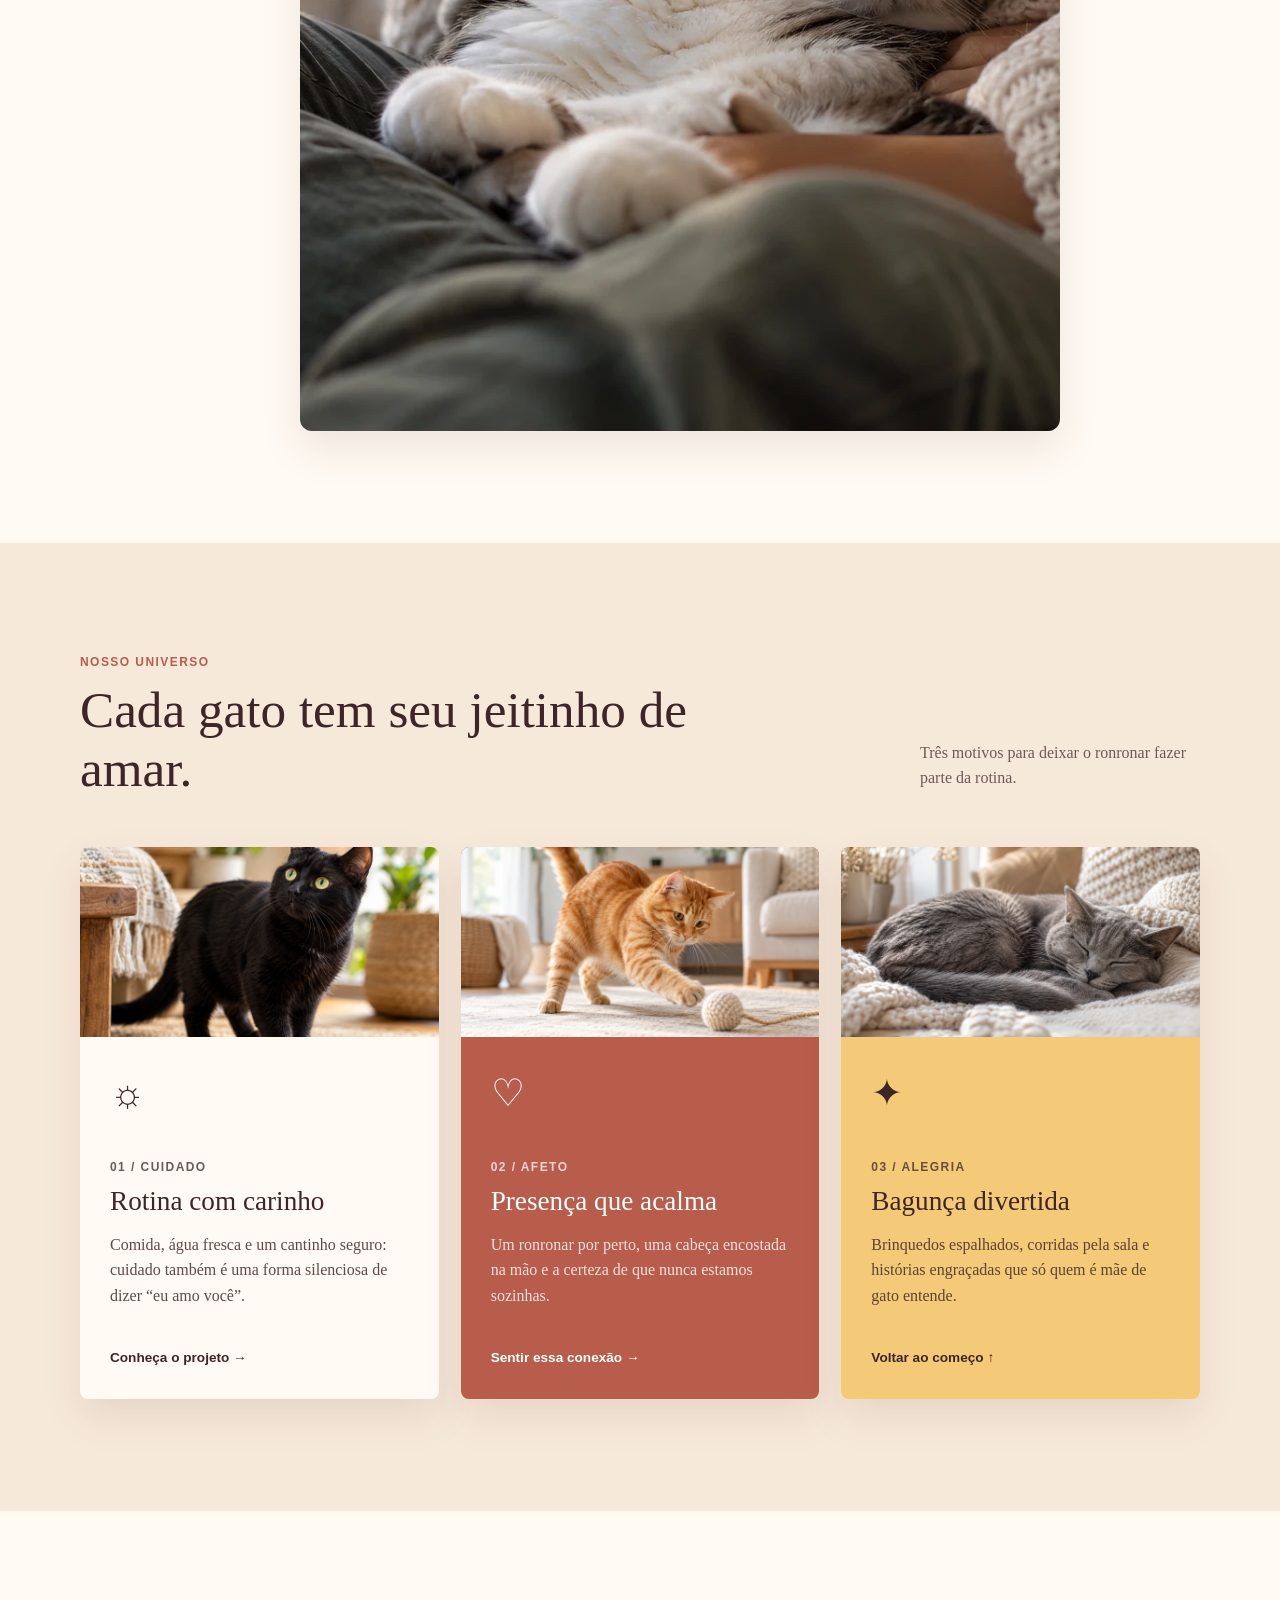
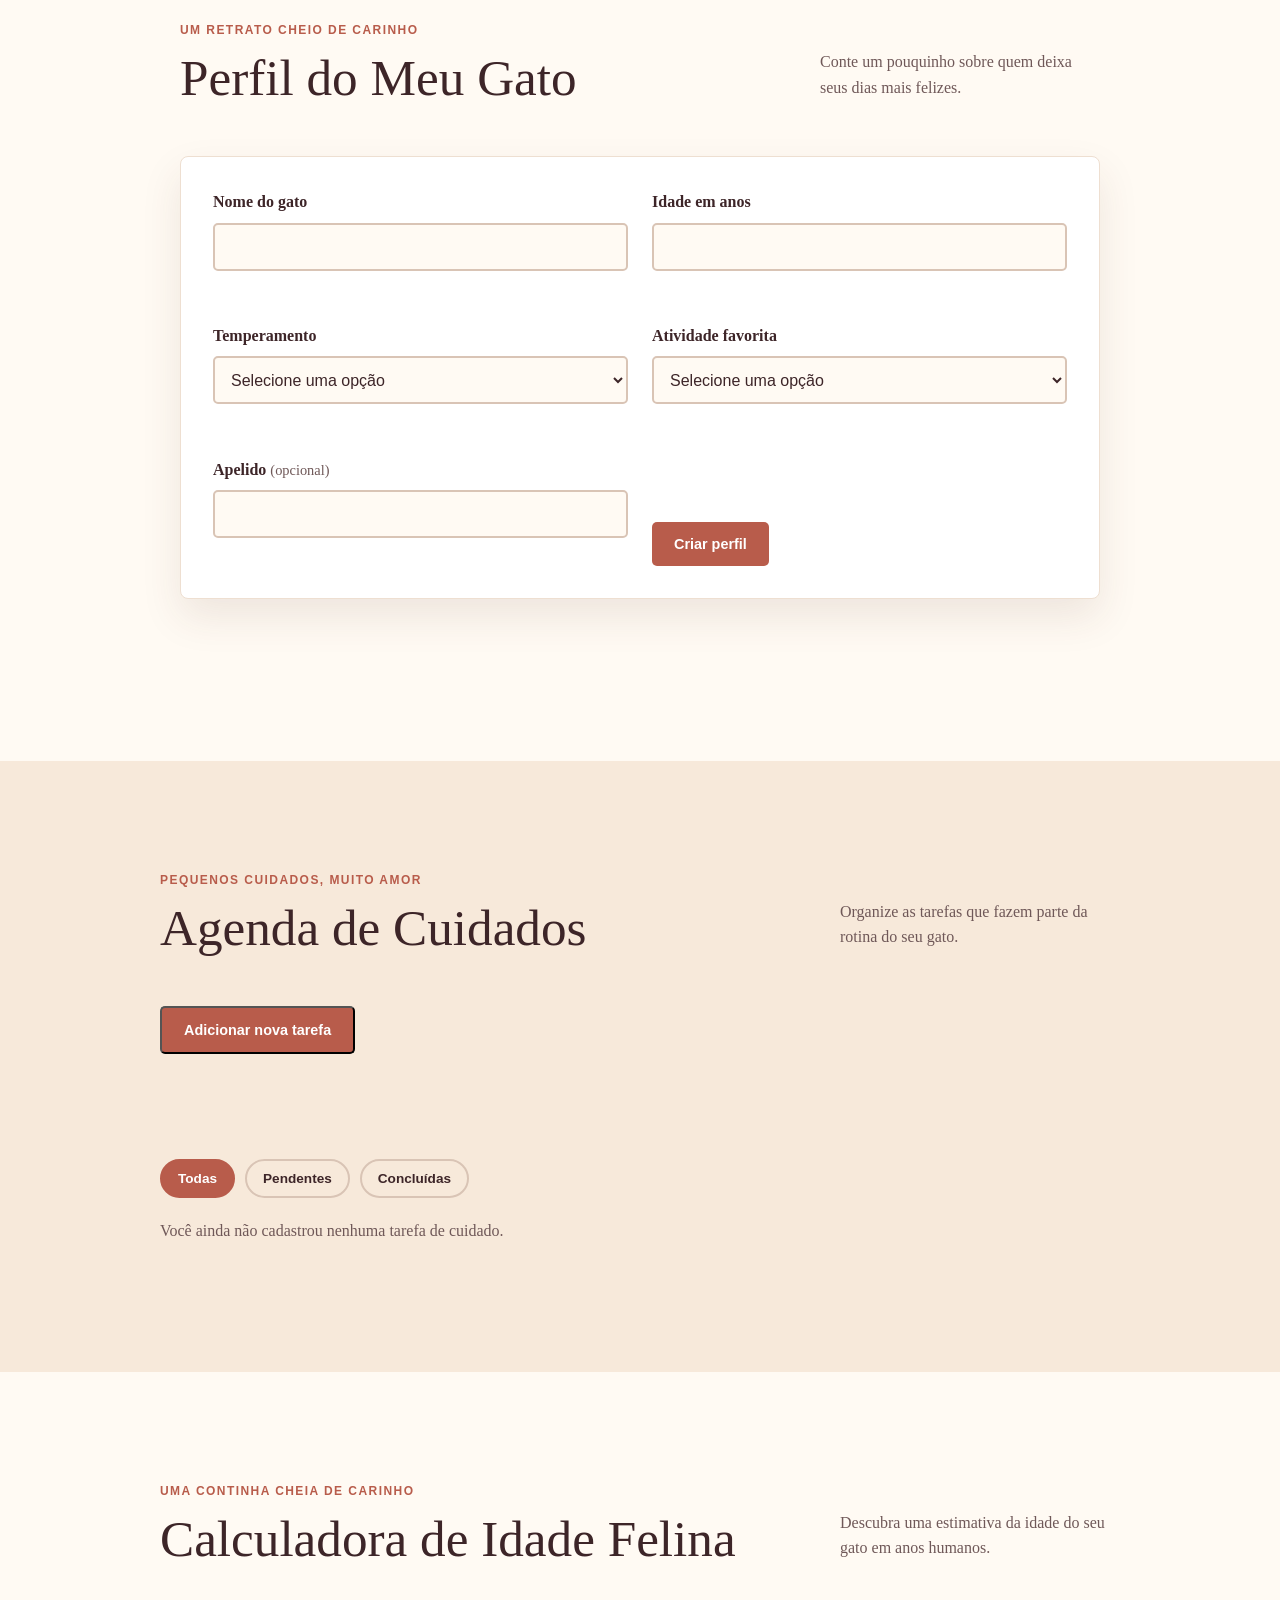
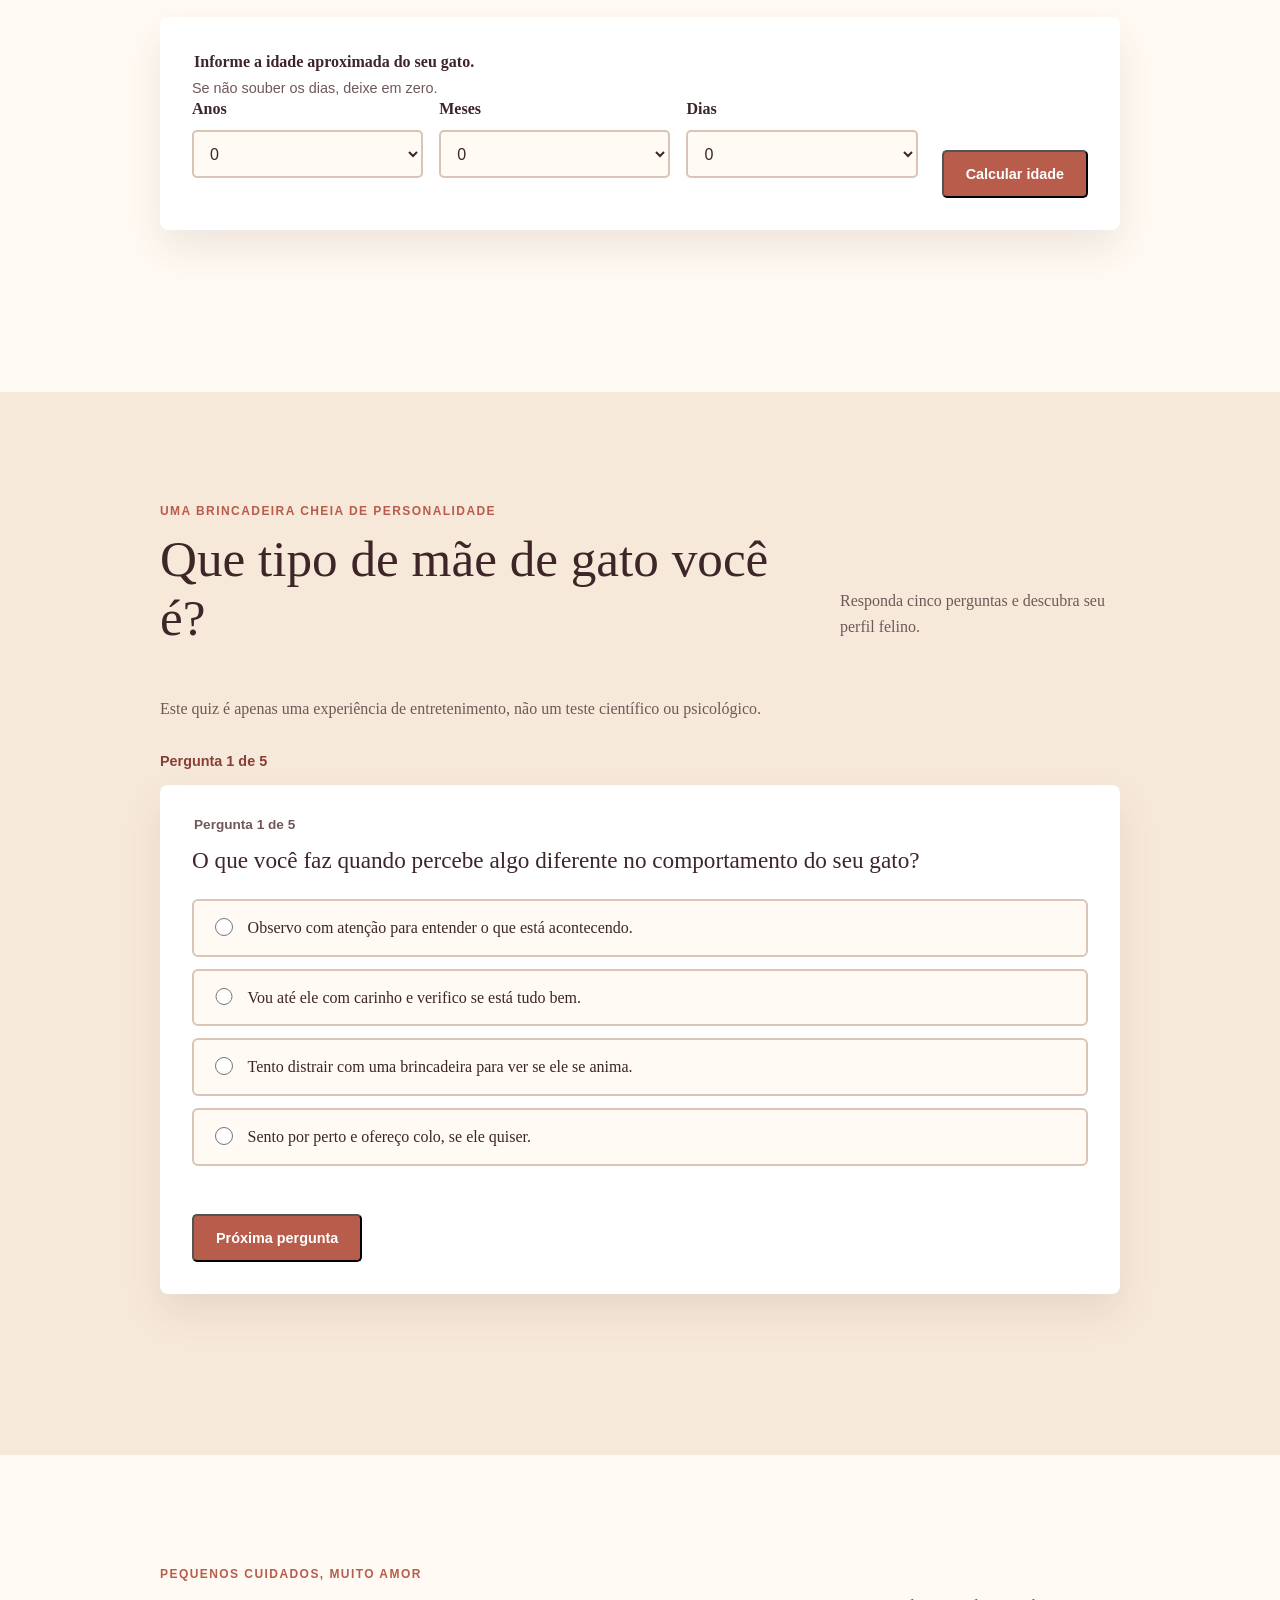
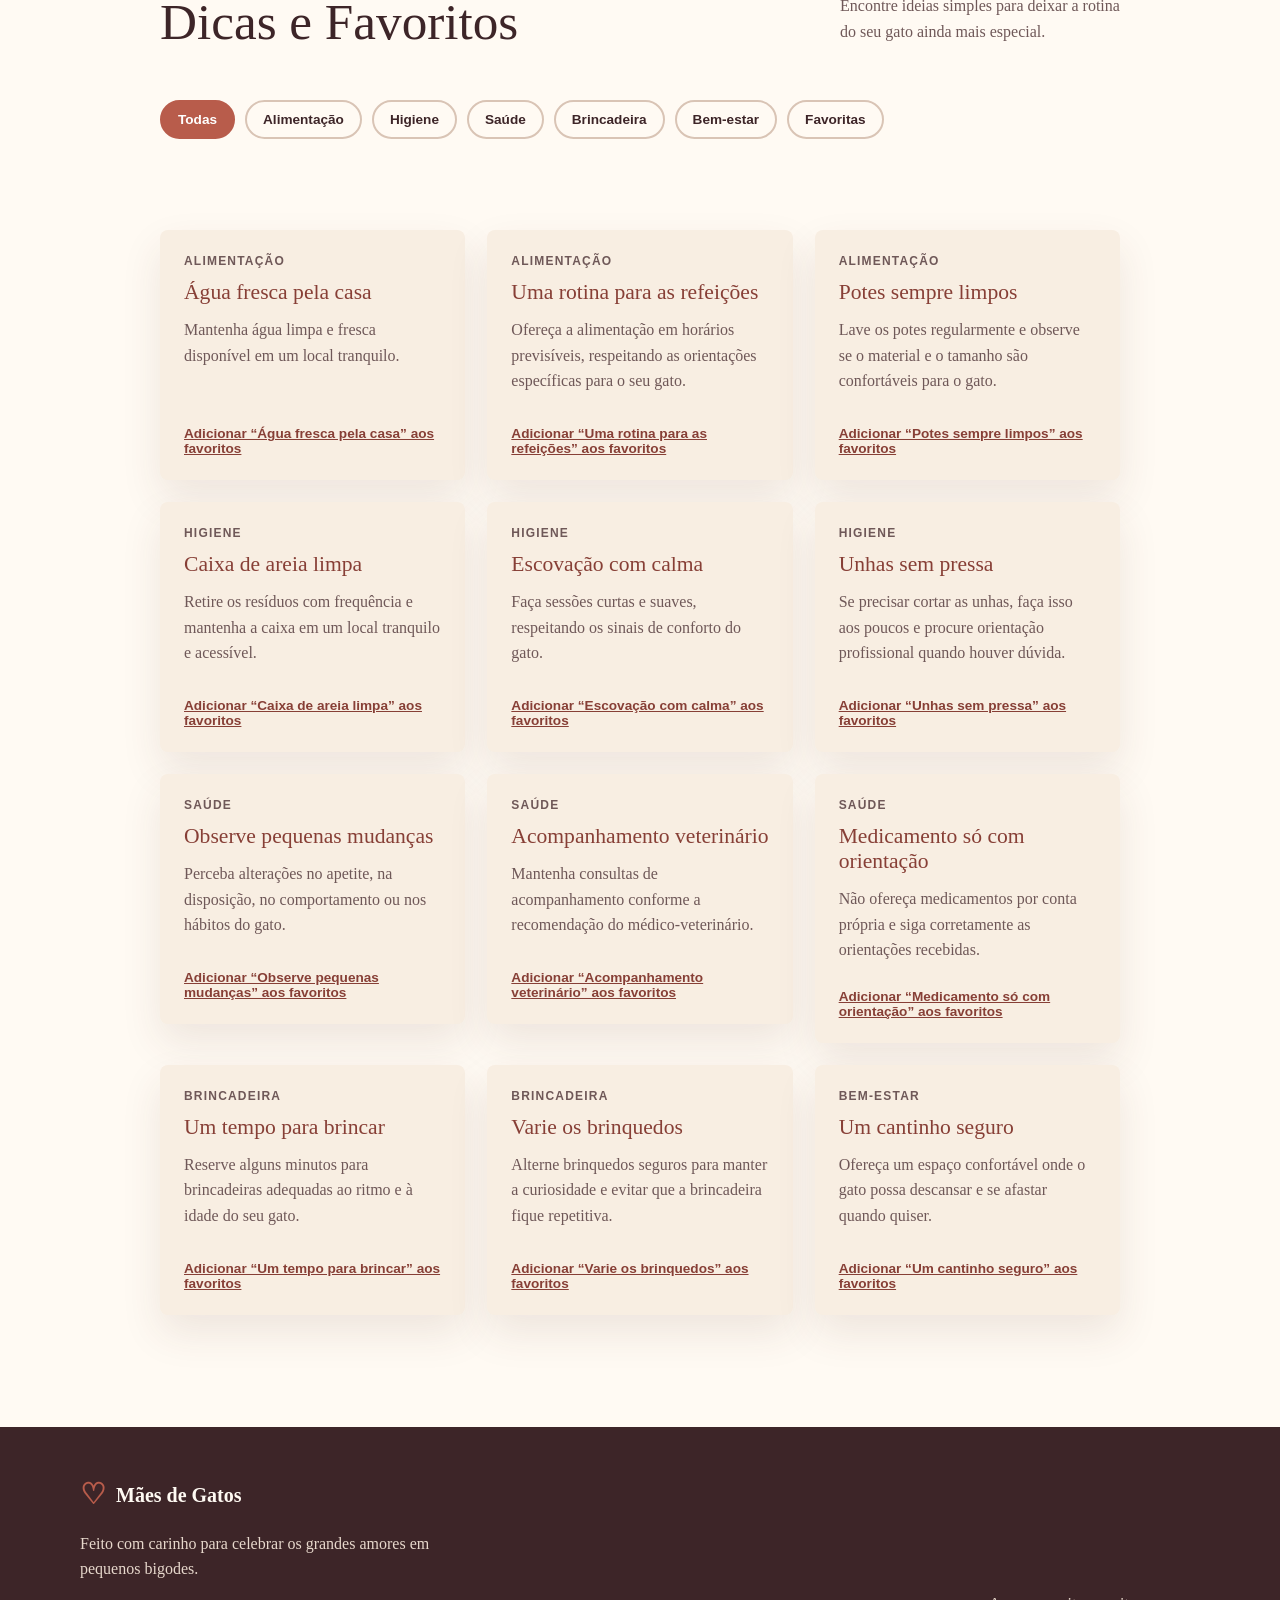
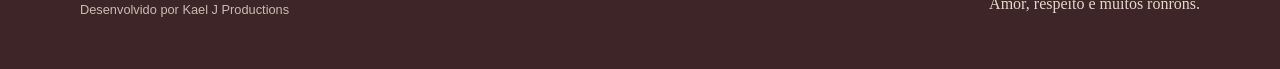
==== commit 65689177: "adiciona dicas e favoritos" ====
--- a/index.html
+++ b/index.html
@@ -321,6 +321,71 @@
           <div class="resultado-calculadora" id="resultado-idade-felina" hidden></div>
         </div>
       </section>
+
+      <section class="secao quiz" id="quiz" aria-labelledby="titulo-quiz">
+        <div class="container quiz-conteudo">
+          <div class="cabecalho-secao">
+            <div>
+              <p class="etiqueta">Uma brincadeira cheia de personalidade</p>
+              <h2 id="titulo-quiz">Que tipo de mãe de gato você é?</h2>
+            </div>
+            <p class="texto-secao">
+              Responda cinco perguntas e descubra seu perfil felino.
+            </p>
+          </div>
+
+          <p class="quiz-aviso-inicial">
+            Este quiz é apenas uma experiência de entretenimento, não um teste científico ou psicológico.
+          </p>
+
+          <div class="progresso-quiz" id="progresso-quiz">Pergunta 1 de 5</div>
+
+          <form id="formulario-quiz" class="formulario-quiz" novalidate>
+            <fieldset id="pergunta-quiz" aria-labelledby="legenda-pergunta" aria-describedby="texto-pergunta erro-quiz">
+              <legend id="legenda-pergunta">Pergunta 1 de 5</legend>
+              <p id="texto-pergunta" class="texto-pergunta" tabindex="-1"></p>
+              <div id="alternativas-quiz" class="alternativas-quiz"></div>
+              <p class="mensagem-erro" id="erro-quiz"></p>
+            </fieldset>
+
+            <div class="acoes-quiz">
+              <button class="botao-secundario-quiz" id="voltar-quiz" type="button" hidden>Voltar</button>
+              <button class="botao" id="proxima-quiz" type="submit">Próxima pergunta</button>
+            </div>
+          </form>
+
+          <p class="mensagem-status" id="mensagem-quiz" role="status" aria-live="polite"></p>
+          <div class="resultado-quiz" id="resultado-quiz" hidden></div>
+        </div>
+      </section>
+
+      <section class="secao dicas" id="dicas" aria-labelledby="titulo-dicas">
+        <div class="container dicas-conteudo">
+          <div class="cabecalho-secao">
+            <div>
+              <p class="etiqueta">Pequenos cuidados, muito amor</p>
+              <h2 id="titulo-dicas">Dicas e Favoritos</h2>
+            </div>
+            <p class="texto-secao">
+              Encontre ideias simples para deixar a rotina do seu gato ainda mais especial.
+            </p>
+          </div>
+
+          <div class="filtros-dicas" aria-label="Filtrar dicas">
+            <button class="filtro-dica ativo" type="button" data-filtro-dica="todas" aria-pressed="true">Todas</button>
+            <button class="filtro-dica" type="button" data-filtro-dica="alimentação" aria-pressed="false">Alimentação</button>
+            <button class="filtro-dica" type="button" data-filtro-dica="higiene" aria-pressed="false">Higiene</button>
+            <button class="filtro-dica" type="button" data-filtro-dica="saúde" aria-pressed="false">Saúde</button>
+            <button class="filtro-dica" type="button" data-filtro-dica="brincadeira" aria-pressed="false">Brincadeira</button>
+            <button class="filtro-dica" type="button" data-filtro-dica="bem-estar" aria-pressed="false">Bem-estar</button>
+            <button class="filtro-dica" id="filtro-favoritas" type="button" data-filtro-dica="favoritas" aria-pressed="false">Favoritas</button>
+          </div>
+
+          <p class="mensagem-status" id="mensagem-dicas" role="status" aria-live="polite"></p>
+          <p class="estado-vazio-dicas" id="estado-vazio-dicas"></p>
+          <ul class="lista-dicas" id="lista-dicas" aria-label="Lista de dicas para mães de gatos"></ul>
+        </div>
+      </section>
     </main>
 
     <footer class="rodape" id="rodape">
--- a/styles.css
+++ b/styles.css
@@ -473,3 +473,248 @@
   .formulario-calculadora { grid-template-columns: 1fr; padding: 24px; }
   .formulario-calculadora .botao { justify-self: start; }
 }
+
+.quiz { background: #f7e9da; }
+.quiz-conteudo { max-width: 960px; }
+.quiz-aviso-inicial { max-width: 720px; color: var(--texto-suave); }
+
+.progresso-quiz {
+  margin: 32px 0 16px;
+  color: var(--terracota-escuro);
+  font: bold 0.9rem Arial, sans-serif;
+}
+
+.formulario-quiz {
+  padding: 32px;
+  border-radius: 8px;
+  background: var(--branco);
+  box-shadow: var(--sombra);
+}
+
+.formulario-quiz fieldset {
+  min-width: 0;
+  margin: 0;
+  padding: 0;
+  border: 0;
+}
+
+.formulario-quiz legend {
+  color: var(--texto-suave);
+  font: bold 0.85rem Arial, sans-serif;
+}
+
+.texto-pergunta {
+  margin: 14px 0 24px;
+  color: var(--vinho);
+  font-size: 1.45rem;
+  line-height: 1.25;
+}
+
+.texto-pergunta:focus-visible {
+  outline: 3px solid var(--dourado);
+  outline-offset: 6px;
+  border-radius: 4px;
+}
+
+.alternativas-quiz {
+  display: grid;
+  gap: 12px;
+}
+
+.alternativa-quiz {
+  display: flex;
+  align-items: flex-start;
+  gap: 12px;
+  padding: 14px 16px;
+  border: 2px solid #d9c4b5;
+  border-radius: 6px;
+  color: var(--vinho);
+  background: var(--creme);
+  cursor: pointer;
+}
+
+.alternativa-quiz:hover,
+.alternativa-quiz:has(input:checked) {
+  border-color: var(--terracota);
+  background: #f8eee2;
+}
+
+.alternativa-quiz input {
+  flex: 0 0 auto;
+  width: 1.1rem;
+  height: 1.1rem;
+  margin-top: 3px;
+  accent-color: var(--terracota);
+}
+
+.alternativa-quiz input:focus-visible {
+  outline: 3px solid var(--dourado);
+  outline-offset: 3px;
+}
+
+.acoes-quiz {
+  display: flex;
+  justify-content: space-between;
+  gap: 16px;
+  margin-top: 28px;
+}
+
+.botao-secundario-quiz {
+  padding: 12px 20px;
+  border: 2px solid var(--terracota-escuro);
+  border-radius: 5px;
+  color: var(--terracota-escuro);
+  background: transparent;
+  font: bold 0.9rem Arial, sans-serif;
+  cursor: pointer;
+}
+
+.botao-secundario-quiz:hover { color: var(--branco); background: var(--terracota-escuro); }
+
+.botao-secundario-quiz:focus-visible {
+  outline: 3px solid var(--dourado);
+  outline-offset: 3px;
+}
+
+.resultado-quiz {
+  max-width: 700px;
+  margin-top: 24px;
+  padding: 32px;
+  border-left: 6px solid var(--terracota);
+  border-radius: 8px;
+  background: var(--creme);
+  box-shadow: var(--sombra);
+}
+
+.resultado-quiz h3 {
+  margin-bottom: 16px;
+  color: var(--terracota-escuro);
+  font-size: 2rem;
+  font-weight: normal;
+}
+
+.resultado-quiz p { margin-bottom: 12px; }
+.resultado-quiz p:last-of-type { margin-bottom: 0; }
+.resultado-quiz .aviso-quiz { margin-top: 24px; color: var(--texto-suave); font: 0.9rem Arial, sans-serif; }
+
+.botao-refazer-quiz {
+  margin-top: 24px;
+  border: 0;
+  color: var(--terracota-escuro);
+  background: transparent;
+  font: bold 0.9rem Arial, sans-serif;
+  text-decoration: underline;
+  cursor: pointer;
+}
+
+.botao-refazer-quiz:focus-visible {
+  outline: 3px solid var(--dourado);
+  outline-offset: 3px;
+}
+
+@media (max-width: 760px) {
+  .formulario-quiz { padding: 24px; }
+  .acoes-quiz { align-items: stretch; flex-direction: column-reverse; }
+  .acoes-quiz button { align-self: flex-start; }
+}
+
+.dicas { background: var(--creme); }
+.dicas-conteudo { max-width: 960px; }
+
+.filtros-dicas {
+  display: flex;
+  flex-wrap: wrap;
+  gap: 10px;
+  margin: 32px 0 20px;
+}
+
+.filtro-dica {
+  padding: 10px 16px;
+  border: 2px solid #d9c4b5;
+  border-radius: 999px;
+  color: var(--vinho);
+  background: transparent;
+  font: bold 0.85rem Arial, sans-serif;
+  cursor: pointer;
+}
+
+.filtro-dica:hover,
+.filtro-dica.ativo {
+  border-color: var(--terracota);
+  color: var(--branco);
+  background: var(--terracota);
+}
+
+.filtro-dica:focus-visible {
+  outline: 3px solid var(--dourado);
+  outline-offset: 3px;
+}
+
+.estado-vazio-dicas {
+  min-height: 1.6em;
+  margin: 0 0 16px;
+  color: var(--texto-suave);
+}
+
+.lista-dicas {
+  display: grid;
+  grid-template-columns: repeat(3, 1fr);
+  gap: 22px;
+  margin: 0;
+  padding: 0;
+  list-style: none;
+}
+
+.dica-card {
+  display: flex;
+  min-height: 250px;
+  flex-direction: column;
+  padding: 24px;
+  border-radius: 8px;
+  background: var(--creme-escuro);
+  box-shadow: var(--sombra);
+}
+
+.dica-card h3 {
+  margin-bottom: 12px;
+  color: var(--terracota-escuro);
+  font-size: 1.35rem;
+  font-weight: normal;
+}
+
+.dica-card p { color: var(--texto-suave); }
+
+.dica-categoria {
+  margin: 0 0 12px;
+  color: var(--terracota);
+  font: bold 0.75rem Arial, sans-serif;
+  letter-spacing: 0.1em;
+  text-transform: uppercase;
+}
+
+.botao-favorito {
+  margin-top: auto;
+  padding: 10px 0 0;
+  border: 0;
+  color: var(--terracota-escuro);
+  background: transparent;
+  font: bold 0.85rem Arial, sans-serif;
+  text-align: left;
+  text-decoration: underline;
+  cursor: pointer;
+}
+
+.botao-favorito:hover { color: var(--terracota); }
+
+.botao-favorito:focus-visible {
+  outline: 3px solid var(--dourado);
+  outline-offset: 4px;
+}
+
+@media (max-width: 900px) {
+  .lista-dicas { grid-template-columns: repeat(2, 1fr); }
+}
+
+@media (max-width: 760px) {
+  .lista-dicas { grid-template-columns: 1fr; }
+}
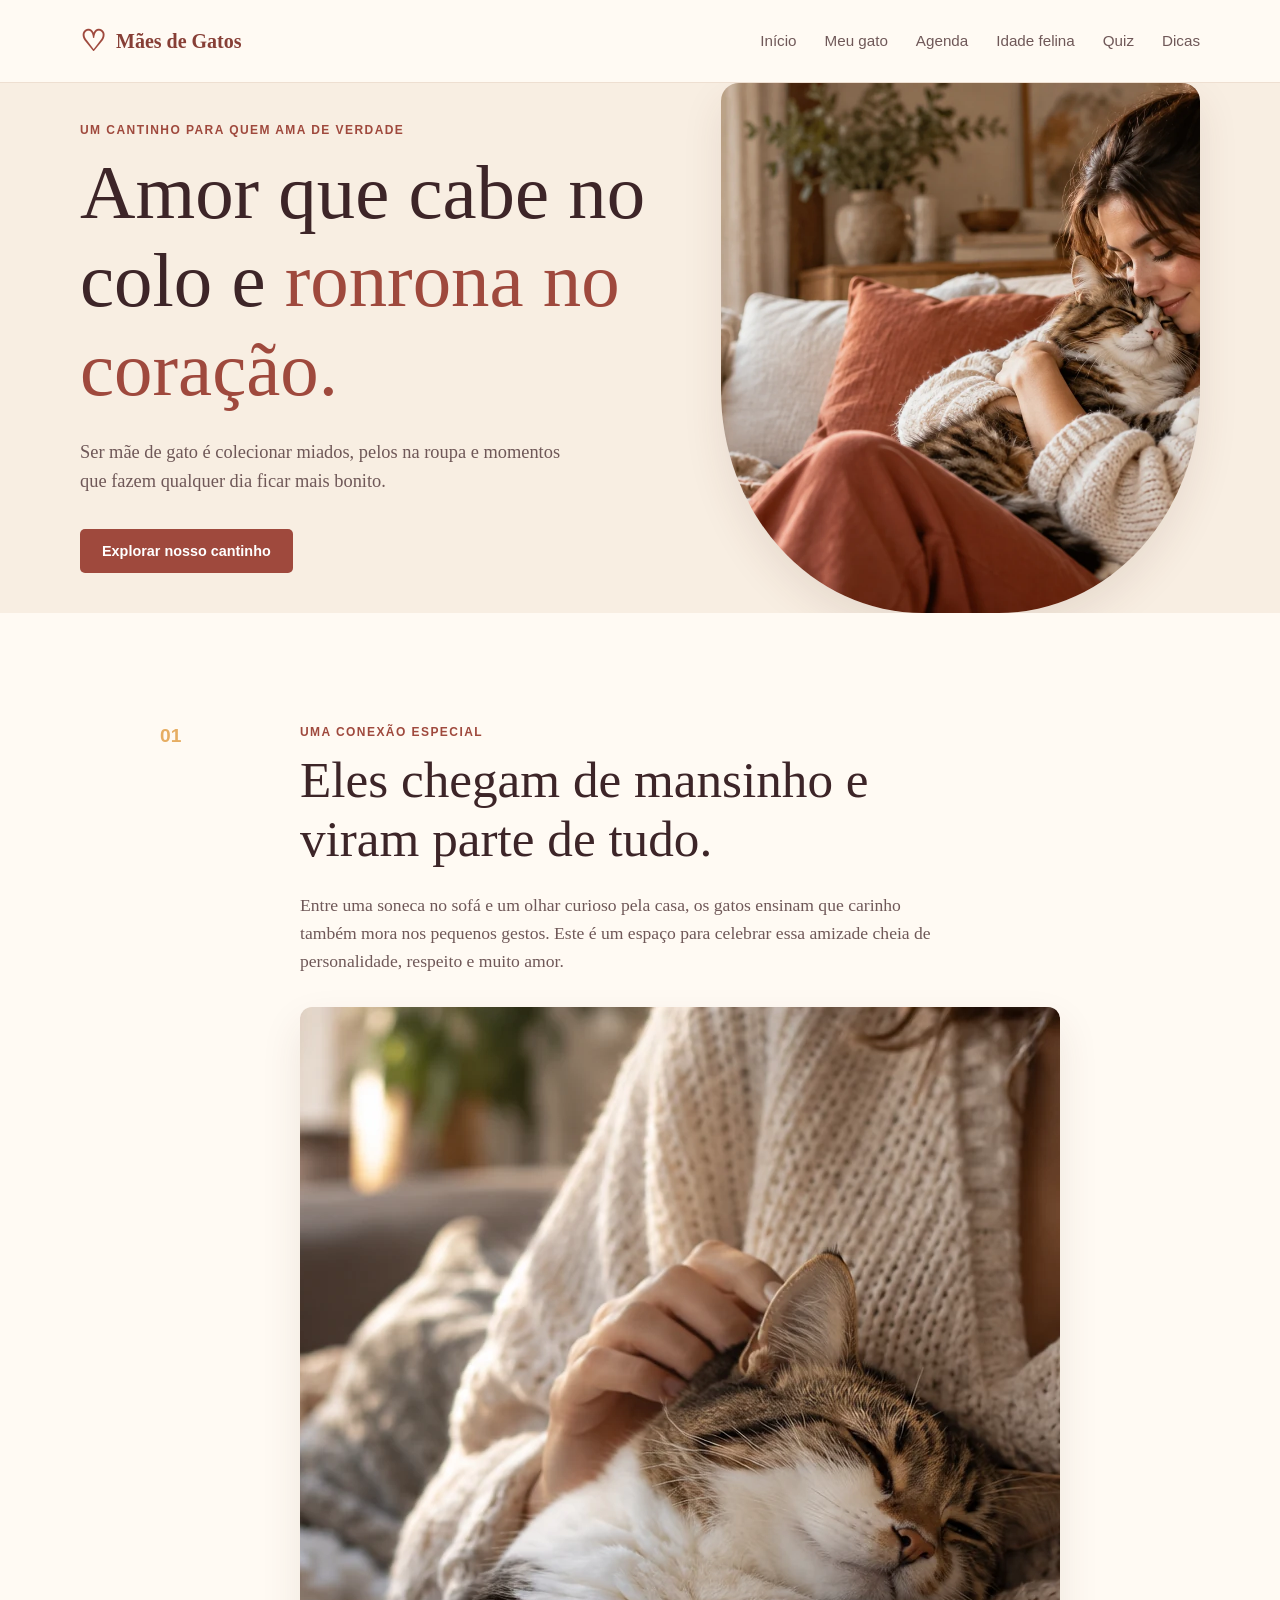
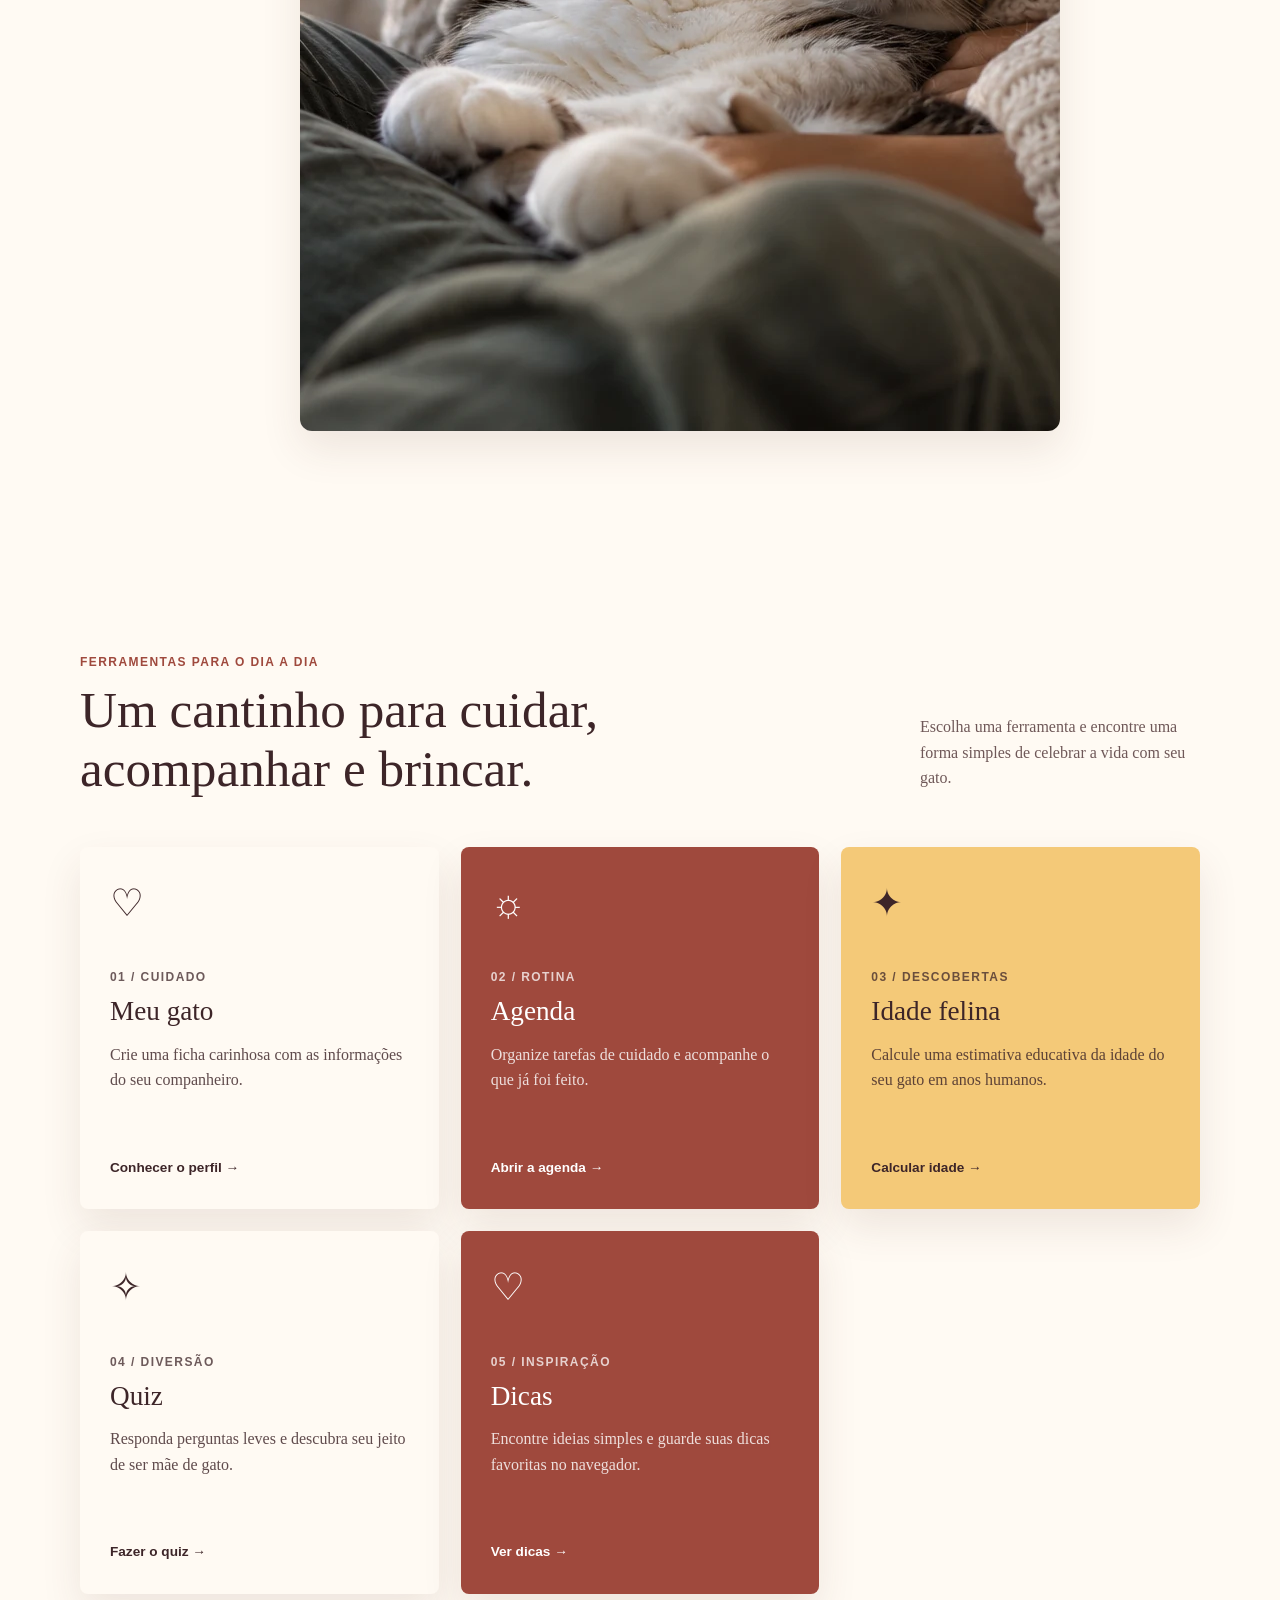
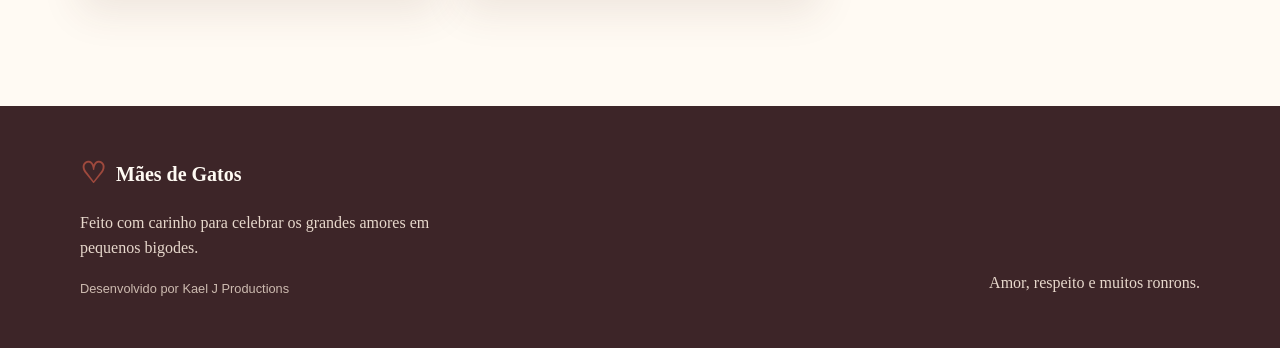
==== commit 76a40109: "corrige regressões da refatoracao multipaginas" ====
--- a/index.html
+++ b/index.html
@@ -1,36 +1,5 @@
 <!DOCTYPE html>
-<html lang="pt-BR">
-  <head>
-    <meta charset="UTF-8">
-    <meta name="viewport" content="width=device-width, initial-scale=1.0">
-    <meta name="description" content="Um cantinho acolhedor para mulheres que vivem o amor pelos seus gatos.">
-    <title>Mães de Gatos | Amor que ronrona</title>
-    <link rel="stylesheet" href="styles.css">
-  </head>
-  <body>
-    <a class="link-pular" href="#conteudo">
-      Pular para o conteúdo principal
-    </a>
-
-    <header class="cabecalho">
-      <div class="container cabecalho-conteudo">
-        <a class="marca" href="#inicio" aria-label="Mães de Gatos, voltar ao início">
-          <span class="marca-icone" aria-hidden="true">♡</span>
-          <span>Mães de Gatos</span>
-        </a>
-
-        <nav class="navegacao-principal" aria-label="Navegação principal">
-          <ul>
-            <li><a href="#sobre">Nosso amor</a></li>
-            <li><a href="#temas">Cantinho felino</a></li>
-            <li><a href="#rodape">Sobre o projeto</a></li>
-          </ul>
-        </nav>
-      </div>
-    </header>
-
-    <main id="conteudo">
-      <section class="hero" id="inicio" aria-labelledby="titulo-principal">
+<html lang="pt-BR"><head><meta charset="UTF-8"><meta name="viewport" content="width=device-width, initial-scale=1.0"><meta name="description" content="Mães de Gatos: um espaço acolhedor e acessível para quem ama gatos."><title>Mães de Gatos</title><link rel="stylesheet" href="styles.css"></head><body><a class="link-pular" href="#conteudo">Pular para o conteúdo principal</a><header class="cabecalho"><div class="container cabecalho-conteudo"><a class="marca" href="index.html" aria-label="Mães de Gatos, voltar ao início"><span class="marca-icone" aria-hidden="true">♡</span><span>Mães de Gatos</span></a><nav class="navegacao-principal" aria-label="Navegação principal"><ul><li><a data-page="inicio" href="index.html" aria-current="page">Início</a></li><li><a data-page="perfil" href="perfil.html">Meu gato</a></li><li><a data-page="agenda" href="agenda.html">Agenda</a></li><li><a data-page="calculadora" href="calculadora.html">Idade felina</a></li><li><a data-page="quiz" href="quiz.html">Quiz</a></li><li><a data-page="dicas" href="dicas.html">Dicas</a></li></ul></nav></div></header><main id="conteudo"><section class="hero" id="inicio" aria-labelledby="titulo-principal">
         <div class="container hero-conteudo">
           <div class="hero-texto">
             <p class="etiqueta">Um cantinho para quem ama de verdade</p>
@@ -40,7 +9,7 @@
             <p class="hero-descricao">
               Ser mãe de gato é colecionar miados, pelos na roupa e momentos que fazem qualquer dia ficar mais bonito.
             </p>
-            <a class="botao" href="#temas">Explorar nosso cantinho</a>
+            <a class="botao" href="#ferramentas">Explorar nosso cantinho</a>
           </div>
 
           <img
@@ -52,9 +21,8 @@
             fetchpriority="high"
           >
         </div>
-      </section>
-
-      <section class="secao sobre" id="sobre" aria-labelledby="titulo-sobre">
+</section>
+<section class="secao sobre" id="sobre" aria-labelledby="titulo-sobre">
           <div class="container sobre-conteudo">
             <div class="numero-secao" aria-hidden="true">01</div>
             <div>
@@ -73,336 +41,5 @@
             >
           </div>
         </div>
-      </section>
-
-      <section class="secao temas" id="temas" aria-labelledby="titulo-temas">
-        <div class="container">
-          <div class="cabecalho-secao">
-            <div>
-              <p class="etiqueta">Nosso universo</p>
-              <h2 id="titulo-temas">Cada gato tem seu jeitinho de amar.</h2>
-            </div>
-            <p class="texto-secao">
-              Três motivos para deixar o ronronar fazer parte da rotina.
-            </p>
-          </div>
-
-          <div class="cartoes">
-            <article class="cartao cartao-rotina">
-              <img
-                class="imagem-cartao"
-                src="assets/images/cats/gato-preto-curioso.webp"
-                alt="Gato preto observando com expressão curiosa."
-                width="1536"
-                height="1024"
-                loading="lazy"
-              >
-              <div class="cartao-icone" aria-hidden="true">☼</div>
-              <p class="cartao-numero">01 / Cuidado</p>
-              <h3>Rotina com carinho</h3>
-              <p>
-                Comida, água fresca e um cantinho seguro: cuidado também é uma forma silenciosa de dizer “eu amo você”.
-              </p>
-              <a href="#rodape">Conheça o projeto <span aria-hidden="true">→</span></a>
-            </article>
-
-            <article class="cartao cartao-carinho">
-              <img
-                class="imagem-cartao"
-                src="assets/images/cats/gato-laranja-brincando.webp"
-                alt="Gato laranja brincando em casa."
-                width="1536"
-                height="1024"
-                loading="lazy"
-              >
-              <div class="cartao-icone" aria-hidden="true">♡</div>
-              <p class="cartao-numero">02 / Afeto</p>
-              <h3>Presença que acalma</h3>
-              <p>
-                Um ronronar por perto, uma cabeça encostada na mão e a certeza de que nunca estamos sozinhas.
-              </p>
-              <a href="#sobre">Sentir essa conexão <span aria-hidden="true">→</span></a>
-            </article>
-
-            <article class="cartao cartao-diversao">
-              <img
-                class="imagem-cartao"
-                src="assets/images/cats/gato-cinza-dormindo.webp"
-                alt="Gato cinza dormindo confortavelmente."
-                width="1536"
-                height="1024"
-                loading="lazy"
-              >
-              <div class="cartao-icone" aria-hidden="true">✦</div>
-              <p class="cartao-numero">03 / Alegria</p>
-              <h3>Bagunça divertida</h3>
-              <p>
-                Brinquedos espalhados, corridas pela sala e histórias engraçadas que só quem é mãe de gato entende.
-              </p>
-              <a href="#inicio">Voltar ao começo <span aria-hidden="true">↑</span></a>
-            </article>
-          </div>
-        </div>
-      </section>
-
-      <section class="secao perfil" id="perfil" aria-labelledby="titulo-perfil">
-        <div class="container perfil-conteudo">
-          <div class="cabecalho-secao">
-            <div>
-              <p class="etiqueta">Um retrato cheio de carinho</p>
-              <h2 id="titulo-perfil">Perfil do Meu Gato</h2>
-            </div>
-            <p class="texto-secao">
-              Conte um pouquinho sobre quem deixa seus dias mais felizes.
-            </p>
-          </div>
-
-          <form id="formulario-perfil" class="formulario-perfil" novalidate>
-            <div class="campo">
-              <label for="nome-gato">Nome do gato</label>
-              <input id="nome-gato" name="nome" type="text" autocomplete="off" required aria-describedby="erro-nome-gato">
-              <p class="mensagem-erro" id="erro-nome-gato"></p>
-            </div>
-
-            <div class="campo">
-              <label for="idade-gato">Idade em anos</label>
-              <input id="idade-gato" name="idade" type="number" min="0" max="40" step="1" inputmode="numeric" required aria-describedby="erro-idade-gato">
-              <p class="mensagem-erro" id="erro-idade-gato"></p>
-            </div>
-
-            <div class="campo">
-              <label for="temperamento-gato">Temperamento</label>
-              <select id="temperamento-gato" name="temperamento" required aria-describedby="erro-temperamento-gato">
-                <option value="">Selecione uma opção</option>
-                <option value="Carinhoso">Carinhoso</option>
-                <option value="Brincalhão">Brincalhão</option>
-                <option value="Tranquilo">Tranquilo</option>
-                <option value="Curioso">Curioso</option>
-                <option value="Independente">Independente</option>
-              </select>
-              <p class="mensagem-erro" id="erro-temperamento-gato"></p>
-            </div>
-
-            <div class="campo">
-              <label for="atividade-gato">Atividade favorita</label>
-              <select id="atividade-gato" name="atividade" required aria-describedby="erro-atividade-gato">
-                <option value="">Selecione uma opção</option>
-                <option value="Dormir">Dormir</option>
-                <option value="Brincar">Brincar</option>
-                <option value="Explorar a casa">Explorar a casa</option>
-                <option value="Observar a janela">Observar a janela</option>
-                <option value="Ganhar carinho">Ganhar carinho</option>
-              </select>
-              <p class="mensagem-erro" id="erro-atividade-gato"></p>
-            </div>
-
-            <div class="campo campo-apelido">
-              <label for="apelido-gato">Apelido <span>(opcional)</span></label>
-              <input id="apelido-gato" name="apelido" type="text" autocomplete="off" aria-describedby="erro-apelido-gato">
-              <p class="mensagem-erro" id="erro-apelido-gato"></p>
-            </div>
-
-            <div class="acoes-formulario">
-              <button class="botao botao-formulario" type="submit">Criar perfil</button>
-              <button class="botao-cancelar" id="botao-cancelar" type="button" hidden>Cancelar edição</button>
-            </div>
-          </form>
-
-          <p class="mensagem-status" id="mensagem-formulario" role="status" aria-live="polite"></p>
-
-          <div class="resultado-perfil" id="resultado-perfil"></div>
-        </div>
-      </section>
-
-      <section class="secao agenda" id="agenda" aria-labelledby="titulo-agenda">
-        <div class="container agenda-conteudo">
-          <div class="cabecalho-secao">
-            <div>
-              <p class="etiqueta">Pequenos cuidados, muito amor</p>
-              <h2 id="titulo-agenda">Agenda de Cuidados</h2>
-            </div>
-            <p class="texto-secao">
-              Organize as tarefas que fazem parte da rotina do seu gato.
-            </p>
-          </div>
-
-          <button class="botao botao-nova-tarefa" id="adicionar-tarefa" type="button">
-            Adicionar nova tarefa
-          </button>
-
-          <form id="formulario-tarefa" class="formulario-tarefa" novalidate hidden>
-            <div class="campo">
-              <label for="titulo-tarefa">Título da tarefa</label>
-              <p class="ajuda-campo" id="ajuda-titulo-tarefa">Exemplo: Trocar a areia</p>
-              <input id="titulo-tarefa" name="titulo" type="text" maxlength="100" required aria-describedby="ajuda-titulo-tarefa erro-titulo-tarefa">
-              <p class="mensagem-erro" id="erro-titulo-tarefa"></p>
-            </div>
-
-            <div class="campo">
-              <label for="data-tarefa">Data <span>(opcional)</span></label>
-              <input id="data-tarefa" name="data" type="date" aria-describedby="erro-data-tarefa">
-              <p class="mensagem-erro" id="erro-data-tarefa"></p>
-            </div>
-
-            <div class="campo">
-              <label for="categoria-tarefa">Categoria</label>
-              <select id="categoria-tarefa" name="categoria" required aria-describedby="erro-categoria-tarefa">
-                <option value="">Selecione uma categoria</option>
-                <option value="alimentação">Alimentação</option>
-                <option value="higiene">Higiene</option>
-                <option value="saúde">Saúde</option>
-                <option value="brincadeira">Brincadeira</option>
-                <option value="outros">Outros</option>
-              </select>
-              <p class="mensagem-erro" id="erro-categoria-tarefa"></p>
-            </div>
-
-            <div class="acoes-formulario">
-              <button class="botao botao-formulario" id="botao-tarefa" type="submit">Criar tarefa</button>
-              <button class="botao-cancelar" id="cancelar-edicao-tarefa" type="button" hidden>Cancelar edição</button>
-            </div>
-          </form>
-
-          <p class="mensagem-status" id="mensagem-agenda" role="status" aria-live="polite"></p>
-
-          <div class="filtros-agenda" aria-label="Filtrar tarefas">
-            <button class="filtro ativo" type="button" data-filtro="todas" aria-pressed="true">Todas</button>
-            <button class="filtro" type="button" data-filtro="pendentes" aria-pressed="false">Pendentes</button>
-            <button class="filtro" type="button" data-filtro="concluidas" aria-pressed="false">Concluídas</button>
-          </div>
-
-          <p class="estado-vazio" id="estado-vazio"></p>
-          <ul class="lista-tarefas" id="lista-tarefas" aria-label="Lista de tarefas de cuidado"></ul>
-        </div>
-      </section>
-
-      <section class="secao calculadora" id="calculadora" aria-labelledby="titulo-calculadora">
-        <div class="container calculadora-conteudo">
-          <div class="cabecalho-secao">
-            <div>
-              <p class="etiqueta">Uma continha cheia de carinho</p>
-              <h2 id="titulo-calculadora">Calculadora de Idade Felina</h2>
-            </div>
-            <p class="texto-secao">
-              Descubra uma estimativa da idade do seu gato em anos humanos.
-            </p>
-          </div>
-
-          <form id="formulario-idade-felina" class="formulario-calculadora" novalidate>
-            <fieldset class="grupo-idade">
-              <legend>Informe a idade aproximada do seu gato.</legend>
-              <p class="ajuda-campo">Se não souber os dias, deixe em zero.</p>
-
-              <div class="controles-idade">
-                <div class="campo">
-                  <label for="idade-anos">Anos</label>
-                  <select id="idade-anos" name="anos" aria-describedby="erro-idade-felina"></select>
-                </div>
-
-                <div class="campo">
-                  <label for="idade-meses">Meses</label>
-                  <select id="idade-meses" name="meses" aria-describedby="erro-idade-felina"></select>
-                </div>
-
-                <div class="campo">
-                  <label for="idade-dias">Dias</label>
-                  <select id="idade-dias" name="dias" aria-describedby="erro-idade-felina"></select>
-                </div>
-              </div>
-
-              <p class="mensagem-erro" id="erro-idade-felina"></p>
-            </fieldset>
-
-            <button class="botao" type="submit">Calcular idade</button>
-          </form>
-
-          <p class="mensagem-status" id="mensagem-calculadora" role="status" aria-live="polite"></p>
-
-          <div class="resultado-calculadora" id="resultado-idade-felina" hidden></div>
-        </div>
-      </section>
-
-      <section class="secao quiz" id="quiz" aria-labelledby="titulo-quiz">
-        <div class="container quiz-conteudo">
-          <div class="cabecalho-secao">
-            <div>
-              <p class="etiqueta">Uma brincadeira cheia de personalidade</p>
-              <h2 id="titulo-quiz">Que tipo de mãe de gato você é?</h2>
-            </div>
-            <p class="texto-secao">
-              Responda cinco perguntas e descubra seu perfil felino.
-            </p>
-          </div>
-
-          <p class="quiz-aviso-inicial">
-            Este quiz é apenas uma experiência de entretenimento, não um teste científico ou psicológico.
-          </p>
-
-          <div class="progresso-quiz" id="progresso-quiz">Pergunta 1 de 5</div>
-
-          <form id="formulario-quiz" class="formulario-quiz" novalidate>
-            <fieldset id="pergunta-quiz" aria-labelledby="legenda-pergunta" aria-describedby="texto-pergunta erro-quiz">
-              <legend id="legenda-pergunta">Pergunta 1 de 5</legend>
-              <p id="texto-pergunta" class="texto-pergunta" tabindex="-1"></p>
-              <div id="alternativas-quiz" class="alternativas-quiz"></div>
-              <p class="mensagem-erro" id="erro-quiz"></p>
-            </fieldset>
-
-            <div class="acoes-quiz">
-              <button class="botao-secundario-quiz" id="voltar-quiz" type="button" hidden>Voltar</button>
-              <button class="botao" id="proxima-quiz" type="submit">Próxima pergunta</button>
-            </div>
-          </form>
-
-          <p class="mensagem-status" id="mensagem-quiz" role="status" aria-live="polite"></p>
-          <div class="resultado-quiz" id="resultado-quiz" hidden></div>
-        </div>
-      </section>
-
-      <section class="secao dicas" id="dicas" aria-labelledby="titulo-dicas">
-        <div class="container dicas-conteudo">
-          <div class="cabecalho-secao">
-            <div>
-              <p class="etiqueta">Pequenos cuidados, muito amor</p>
-              <h2 id="titulo-dicas">Dicas e Favoritos</h2>
-            </div>
-            <p class="texto-secao">
-              Encontre ideias simples para deixar a rotina do seu gato ainda mais especial.
-            </p>
-          </div>
-
-          <div class="filtros-dicas" aria-label="Filtrar dicas">
-            <button class="filtro-dica ativo" type="button" data-filtro-dica="todas" aria-pressed="true">Todas</button>
-            <button class="filtro-dica" type="button" data-filtro-dica="alimentação" aria-pressed="false">Alimentação</button>
-            <button class="filtro-dica" type="button" data-filtro-dica="higiene" aria-pressed="false">Higiene</button>
-            <button class="filtro-dica" type="button" data-filtro-dica="saúde" aria-pressed="false">Saúde</button>
-            <button class="filtro-dica" type="button" data-filtro-dica="brincadeira" aria-pressed="false">Brincadeira</button>
-            <button class="filtro-dica" type="button" data-filtro-dica="bem-estar" aria-pressed="false">Bem-estar</button>
-            <button class="filtro-dica" id="filtro-favoritas" type="button" data-filtro-dica="favoritas" aria-pressed="false">Favoritas</button>
-          </div>
-
-          <p class="mensagem-status" id="mensagem-dicas" role="status" aria-live="polite"></p>
-          <p class="estado-vazio-dicas" id="estado-vazio-dicas"></p>
-          <ul class="lista-dicas" id="lista-dicas" aria-label="Lista de dicas para mães de gatos"></ul>
-        </div>
-      </section>
-    </main>
-
-    <footer class="rodape" id="rodape">
-      <div class="container rodape-conteudo">
-        <div>
-          <p class="marca rodape-marca">
-            <span class="marca-icone" aria-hidden="true">♡</span>
-            Mães de Gatos
-          </p>
-          <p>
-            Feito com carinho para celebrar os grandes amores em pequenos bigodes.
-          </p>
-          <p class="assinatura">Desenvolvido por Kael J Productions</p>
-        </div>
-        <p class="rodape-final">Amor, respeito e muitos ronrons.</p>
-      </div>
-    </footer>
-    <script src="script.js"></script>
-  </body>
-</html>
+</section>
+<section class="secao ferramentas" id="ferramentas" aria-labelledby="titulo-ferramentas"><div class="container"><div class="cabecalho-secao"><div><p class="etiqueta">Ferramentas para o dia a dia</p><h2 id="titulo-ferramentas">Um cantinho para cuidar, acompanhar e brincar.</h2></div><p class="texto-secao">Escolha uma ferramenta e encontre uma forma simples de celebrar a vida com seu gato.</p></div><div class="cartoes"><article class="cartao cartao-rotina"><div class="cartao-icone" aria-hidden="true">♡</div><p class="cartao-numero">01 / Cuidado</p><h3>Meu gato</h3><p>Crie uma ficha carinhosa com as informações do seu companheiro.</p><a href="perfil.html">Conhecer o perfil <span aria-hidden="true">→</span></a></article><article class="cartao cartao-carinho"><div class="cartao-icone" aria-hidden="true">☼</div><p class="cartao-numero">02 / Rotina</p><h3>Agenda</h3><p>Organize tarefas de cuidado e acompanhe o que já foi feito.</p><a href="agenda.html">Abrir a agenda <span aria-hidden="true">→</span></a></article><article class="cartao cartao-diversao"><div class="cartao-icone" aria-hidden="true">✦</div><p class="cartao-numero">03 / Descobertas</p><h3>Idade felina</h3><p>Calcule uma estimativa educativa da idade do seu gato em anos humanos.</p><a href="calculadora.html">Calcular idade <span aria-hidden="true">→</span></a></article><article class="cartao cartao-rotina"><div class="cartao-icone" aria-hidden="true">✧</div><p class="cartao-numero">04 / Diversão</p><h3>Quiz</h3><p>Responda perguntas leves e descubra seu jeito de ser mãe de gato.</p><a href="quiz.html">Fazer o quiz <span aria-hidden="true">→</span></a></article><article class="cartao cartao-carinho"><div class="cartao-icone" aria-hidden="true">♡</div><p class="cartao-numero">05 / Inspiração</p><h3>Dicas</h3><p>Encontre ideias simples e guarde suas dicas favoritas no navegador.</p><a href="dicas.html">Ver dicas <span aria-hidden="true">→</span></a></article></div></div></section></main><footer class="rodape" id="rodape"><div class="container rodape-conteudo"><div><p class="marca rodape-marca"><span class="marca-icone" aria-hidden="true">♡</span>Mães de Gatos</p><p>Feito com carinho para celebrar os grandes amores em pequenos bigodes.</p><p class="assinatura">Desenvolvido por Kael J Productions</p></div><p class="rodape-final">Amor, respeito e muitos ronrons.</p></div></footer></body></html>
--- a/styles.css
+++ b/styles.css
@@ -1,7 +1,7 @@
 :root {
   --creme: #fffaf3;
   --creme-escuro: #f8eee2;
-  --terracota: #b85c4b;
+  --terracota: #9f493d;
   --terracota-escuro: #873f36;
   --vinho: #3d2528;
   --texto-suave: #6f5858;
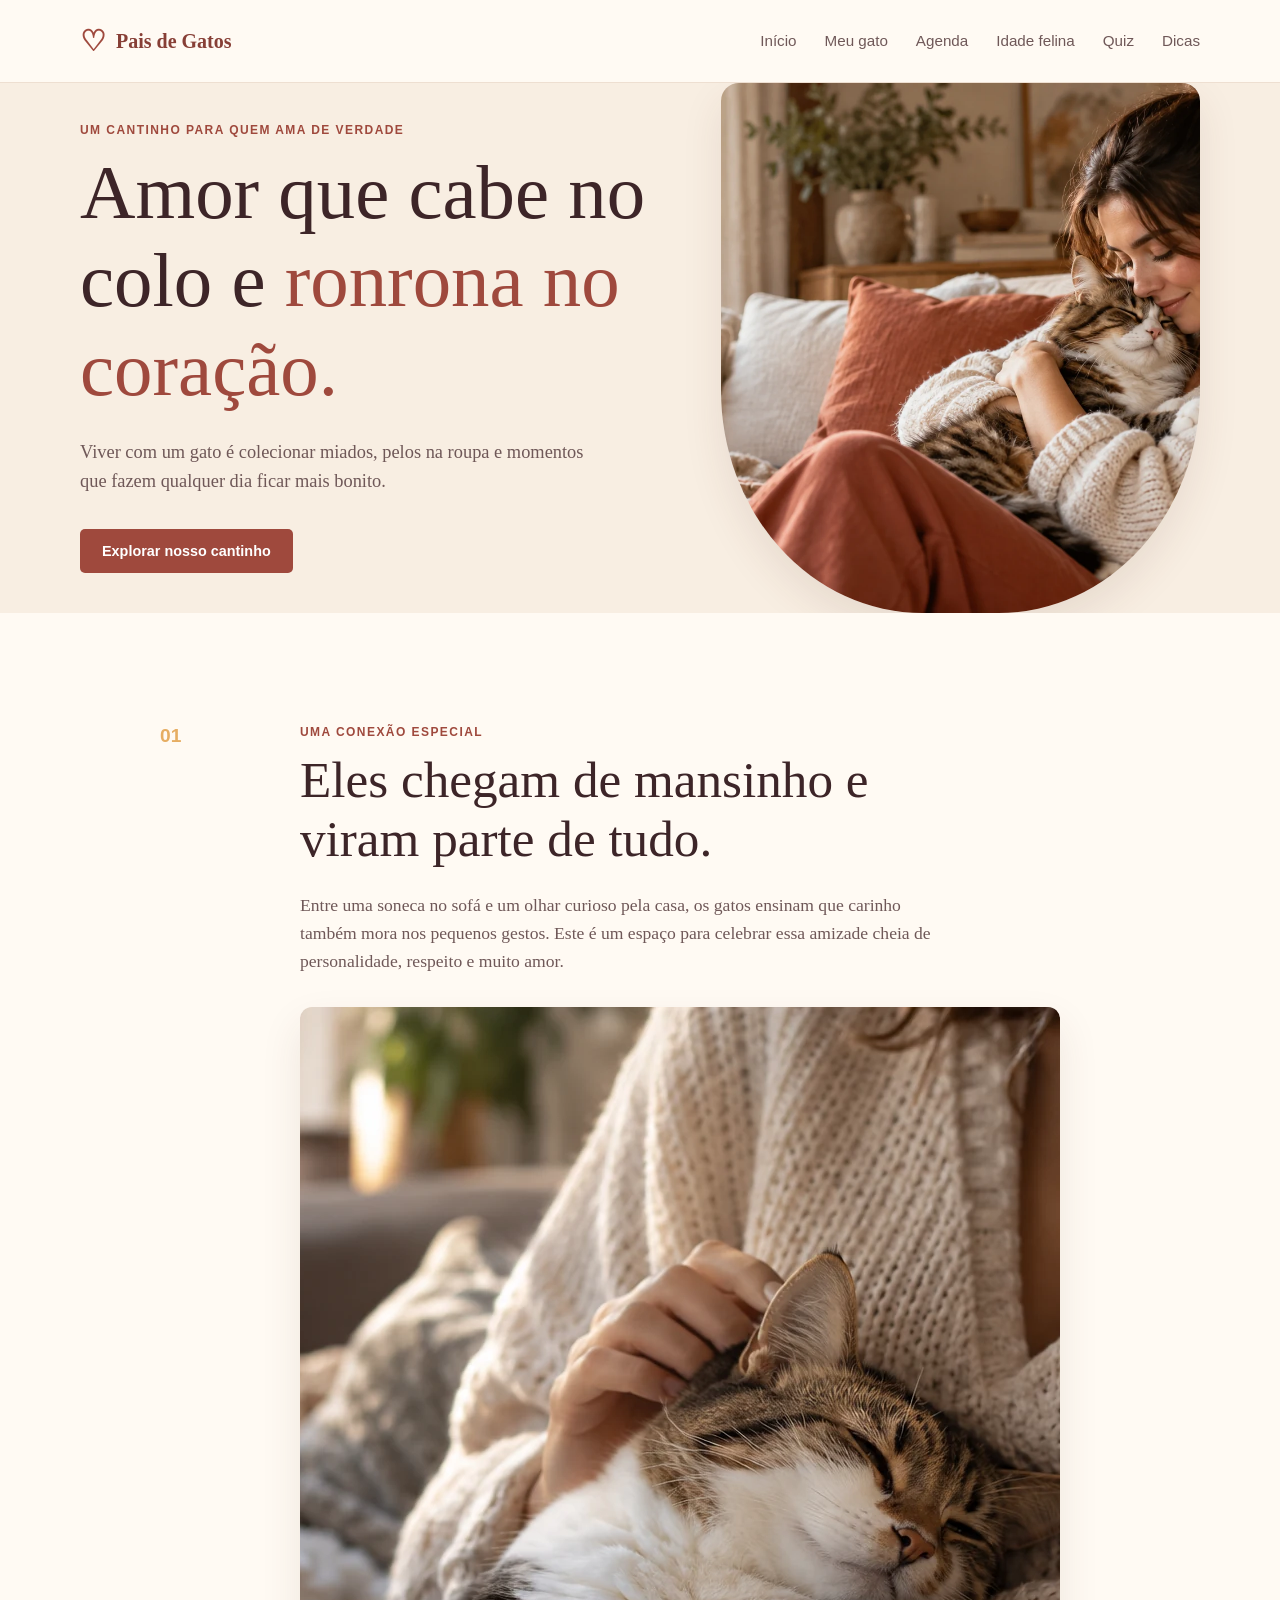
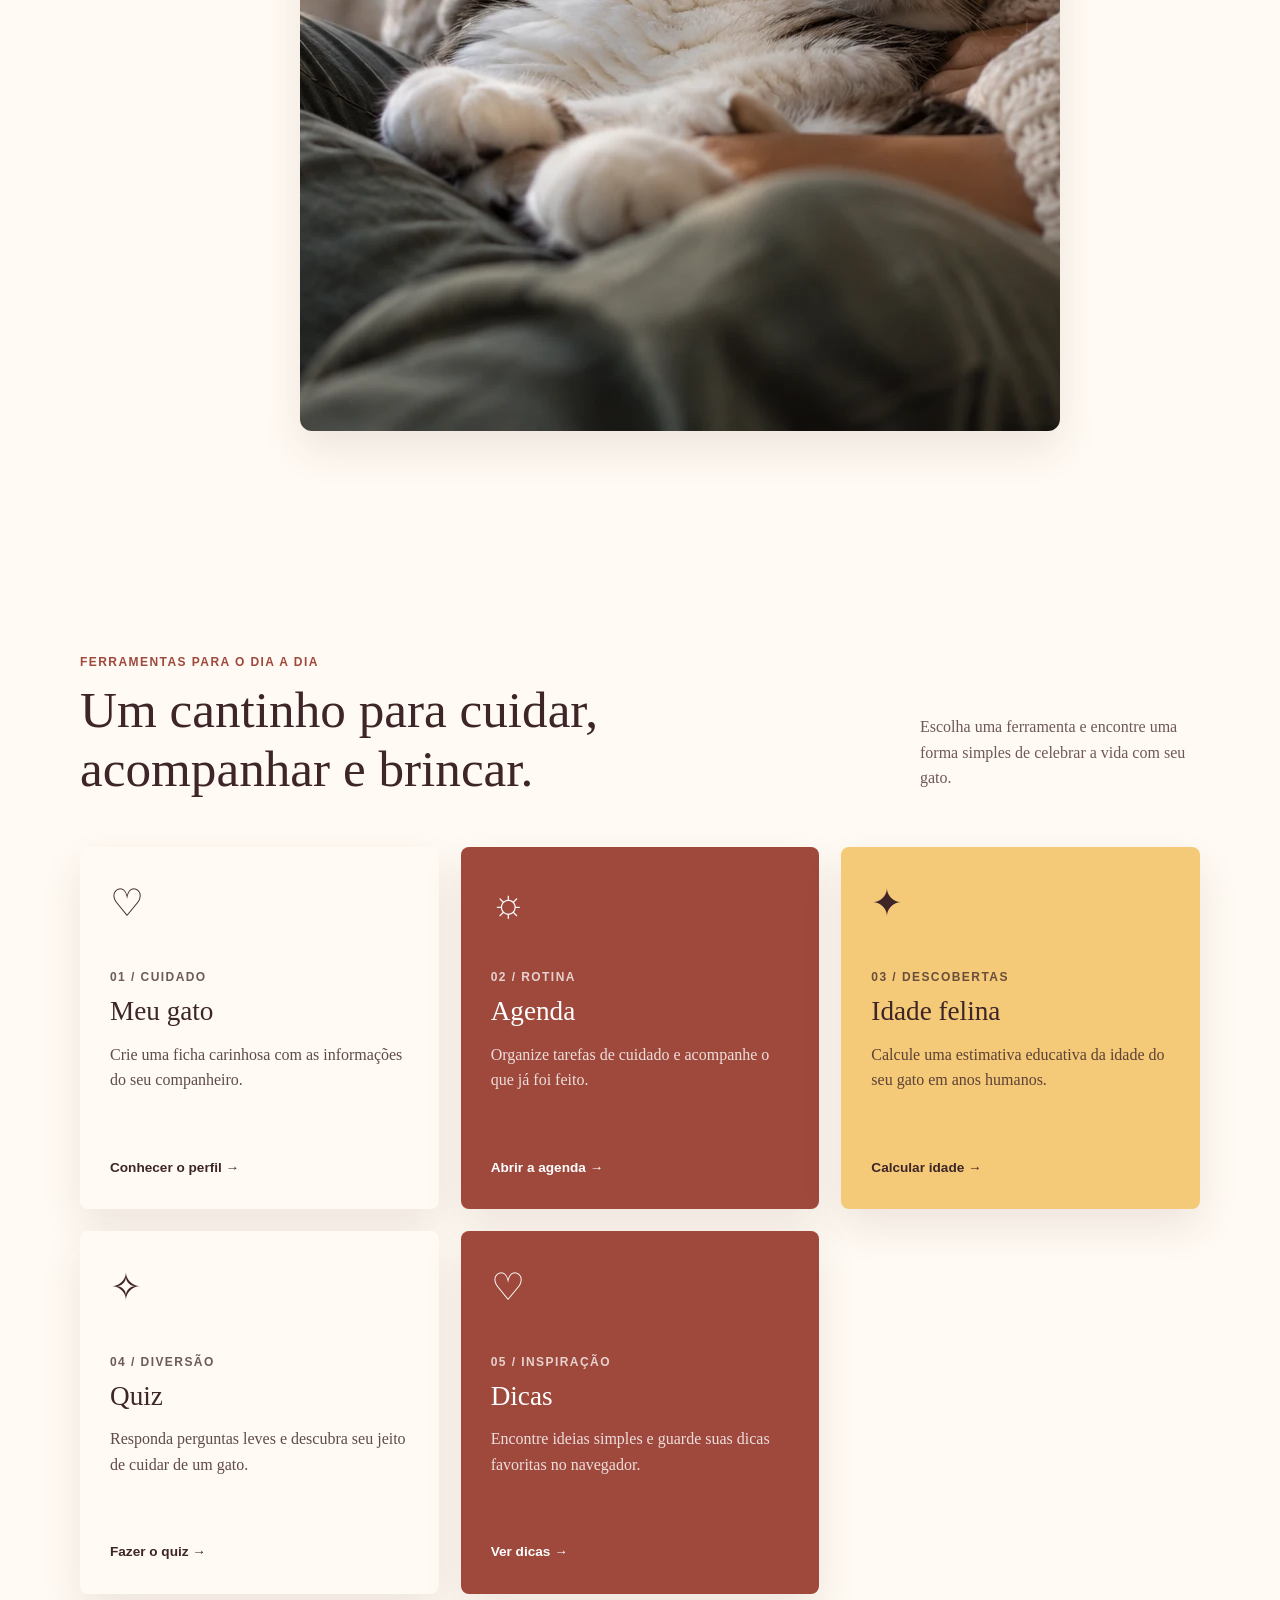
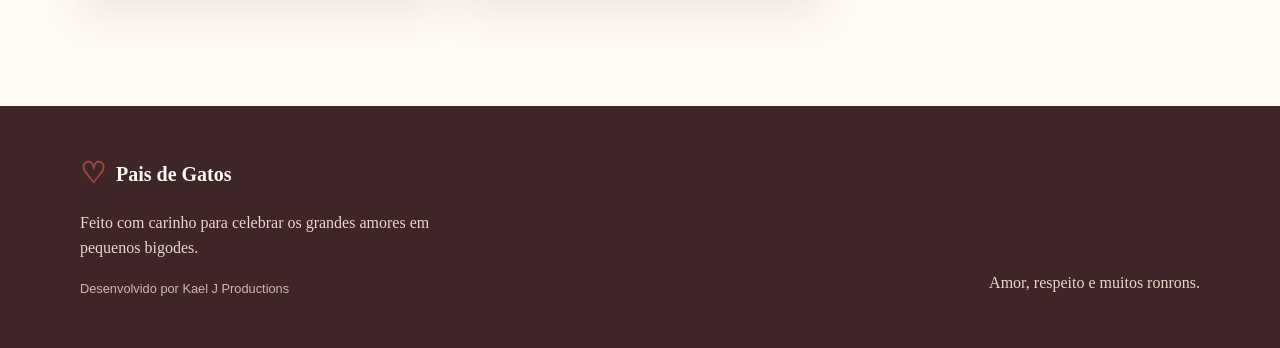
==== commit 18a0d02a: "atualiza identidade para pais de gatos" ====
--- a/index.html
+++ b/index.html
@@ -1,5 +1,5 @@
 <!DOCTYPE html>
-<html lang="pt-BR"><head><meta charset="UTF-8"><meta name="viewport" content="width=device-width, initial-scale=1.0"><meta name="description" content="Mães de Gatos: um espaço acolhedor e acessível para quem ama gatos."><title>Mães de Gatos</title><link rel="stylesheet" href="styles.css"></head><body><a class="link-pular" href="#conteudo">Pular para o conteúdo principal</a><header class="cabecalho"><div class="container cabecalho-conteudo"><a class="marca" href="index.html" aria-label="Mães de Gatos, voltar ao início"><span class="marca-icone" aria-hidden="true">♡</span><span>Mães de Gatos</span></a><nav class="navegacao-principal" aria-label="Navegação principal"><ul><li><a data-page="inicio" href="index.html" aria-current="page">Início</a></li><li><a data-page="perfil" href="perfil.html">Meu gato</a></li><li><a data-page="agenda" href="agenda.html">Agenda</a></li><li><a data-page="calculadora" href="calculadora.html">Idade felina</a></li><li><a data-page="quiz" href="quiz.html">Quiz</a></li><li><a data-page="dicas" href="dicas.html">Dicas</a></li></ul></nav></div></header><main id="conteudo"><section class="hero" id="inicio" aria-labelledby="titulo-principal">
+<html lang="pt-BR"><head><meta charset="UTF-8"><meta name="viewport" content="width=device-width, initial-scale=1.0"><meta name="description" content="Pais de Gatos: um espaço acolhedor e acessível para quem ama gatos."><title>Pais de Gatos</title><link rel="stylesheet" href="styles.css"></head><body><a class="link-pular" href="#conteudo">Pular para o conteúdo principal</a><header class="cabecalho"><div class="container cabecalho-conteudo"><a class="marca" href="index.html" aria-label="Pais de Gatos, voltar ao início"><span class="marca-icone" aria-hidden="true">♡</span><span>Pais de Gatos</span></a><nav class="navegacao-principal" aria-label="Navegação principal"><ul><li><a data-page="inicio" href="index.html" aria-current="page">Início</a></li><li><a data-page="perfil" href="perfil.html">Meu gato</a></li><li><a data-page="agenda" href="agenda.html">Agenda</a></li><li><a data-page="calculadora" href="calculadora.html">Idade felina</a></li><li><a data-page="quiz" href="quiz.html">Quiz</a></li><li><a data-page="dicas" href="dicas.html">Dicas</a></li></ul></nav></div></header><main id="conteudo"><section class="hero" id="inicio" aria-labelledby="titulo-principal">
         <div class="container hero-conteudo">
           <div class="hero-texto">
             <p class="etiqueta">Um cantinho para quem ama de verdade</p>
@@ -7,7 +7,7 @@
               Amor que cabe no colo e <span>ronrona no coração.</span>
             </h1>
             <p class="hero-descricao">
-              Ser mãe de gato é colecionar miados, pelos na roupa e momentos que fazem qualquer dia ficar mais bonito.
+              Viver com um gato é colecionar miados, pelos na roupa e momentos que fazem qualquer dia ficar mais bonito.
             </p>
             <a class="botao" href="#ferramentas">Explorar nosso cantinho</a>
           </div>
@@ -42,4 +42,4 @@
           </div>
         </div>
 </section>
-<section class="secao ferramentas" id="ferramentas" aria-labelledby="titulo-ferramentas"><div class="container"><div class="cabecalho-secao"><div><p class="etiqueta">Ferramentas para o dia a dia</p><h2 id="titulo-ferramentas">Um cantinho para cuidar, acompanhar e brincar.</h2></div><p class="texto-secao">Escolha uma ferramenta e encontre uma forma simples de celebrar a vida com seu gato.</p></div><div class="cartoes"><article class="cartao cartao-rotina"><div class="cartao-icone" aria-hidden="true">♡</div><p class="cartao-numero">01 / Cuidado</p><h3>Meu gato</h3><p>Crie uma ficha carinhosa com as informações do seu companheiro.</p><a href="perfil.html">Conhecer o perfil <span aria-hidden="true">→</span></a></article><article class="cartao cartao-carinho"><div class="cartao-icone" aria-hidden="true">☼</div><p class="cartao-numero">02 / Rotina</p><h3>Agenda</h3><p>Organize tarefas de cuidado e acompanhe o que já foi feito.</p><a href="agenda.html">Abrir a agenda <span aria-hidden="true">→</span></a></article><article class="cartao cartao-diversao"><div class="cartao-icone" aria-hidden="true">✦</div><p class="cartao-numero">03 / Descobertas</p><h3>Idade felina</h3><p>Calcule uma estimativa educativa da idade do seu gato em anos humanos.</p><a href="calculadora.html">Calcular idade <span aria-hidden="true">→</span></a></article><article class="cartao cartao-rotina"><div class="cartao-icone" aria-hidden="true">✧</div><p class="cartao-numero">04 / Diversão</p><h3>Quiz</h3><p>Responda perguntas leves e descubra seu jeito de ser mãe de gato.</p><a href="quiz.html">Fazer o quiz <span aria-hidden="true">→</span></a></article><article class="cartao cartao-carinho"><div class="cartao-icone" aria-hidden="true">♡</div><p class="cartao-numero">05 / Inspiração</p><h3>Dicas</h3><p>Encontre ideias simples e guarde suas dicas favoritas no navegador.</p><a href="dicas.html">Ver dicas <span aria-hidden="true">→</span></a></article></div></div></section></main><footer class="rodape" id="rodape"><div class="container rodape-conteudo"><div><p class="marca rodape-marca"><span class="marca-icone" aria-hidden="true">♡</span>Mães de Gatos</p><p>Feito com carinho para celebrar os grandes amores em pequenos bigodes.</p><p class="assinatura">Desenvolvido por Kael J Productions</p></div><p class="rodape-final">Amor, respeito e muitos ronrons.</p></div></footer></body></html>
+<section class="secao ferramentas" id="ferramentas" aria-labelledby="titulo-ferramentas"><div class="container"><div class="cabecalho-secao"><div><p class="etiqueta">Ferramentas para o dia a dia</p><h2 id="titulo-ferramentas">Um cantinho para cuidar, acompanhar e brincar.</h2></div><p class="texto-secao">Escolha uma ferramenta e encontre uma forma simples de celebrar a vida com seu gato.</p></div><div class="cartoes"><article class="cartao cartao-rotina"><div class="cartao-icone" aria-hidden="true">♡</div><p class="cartao-numero">01 / Cuidado</p><h3>Meu gato</h3><p>Crie uma ficha carinhosa com as informações do seu companheiro.</p><a href="perfil.html">Conhecer o perfil <span aria-hidden="true">→</span></a></article><article class="cartao cartao-carinho"><div class="cartao-icone" aria-hidden="true">☼</div><p class="cartao-numero">02 / Rotina</p><h3>Agenda</h3><p>Organize tarefas de cuidado e acompanhe o que já foi feito.</p><a href="agenda.html">Abrir a agenda <span aria-hidden="true">→</span></a></article><article class="cartao cartao-diversao"><div class="cartao-icone" aria-hidden="true">✦</div><p class="cartao-numero">03 / Descobertas</p><h3>Idade felina</h3><p>Calcule uma estimativa educativa da idade do seu gato em anos humanos.</p><a href="calculadora.html">Calcular idade <span aria-hidden="true">→</span></a></article><article class="cartao cartao-rotina"><div class="cartao-icone" aria-hidden="true">✧</div><p class="cartao-numero">04 / Diversão</p><h3>Quiz</h3><p>Responda perguntas leves e descubra seu jeito de cuidar de um gato.</p><a href="quiz.html">Fazer o quiz <span aria-hidden="true">→</span></a></article><article class="cartao cartao-carinho"><div class="cartao-icone" aria-hidden="true">♡</div><p class="cartao-numero">05 / Inspiração</p><h3>Dicas</h3><p>Encontre ideias simples e guarde suas dicas favoritas no navegador.</p><a href="dicas.html">Ver dicas <span aria-hidden="true">→</span></a></article></div></div></section></main><footer class="rodape" id="rodape"><div class="container rodape-conteudo"><div><p class="marca rodape-marca"><span class="marca-icone" aria-hidden="true">♡</span>Pais de Gatos</p><p>Feito com carinho para celebrar os grandes amores em pequenos bigodes.</p><p class="assinatura">Desenvolvido por Kael J Productions</p></div><p class="rodape-final">Amor, respeito e muitos ronrons.</p></div></footer></body></html>
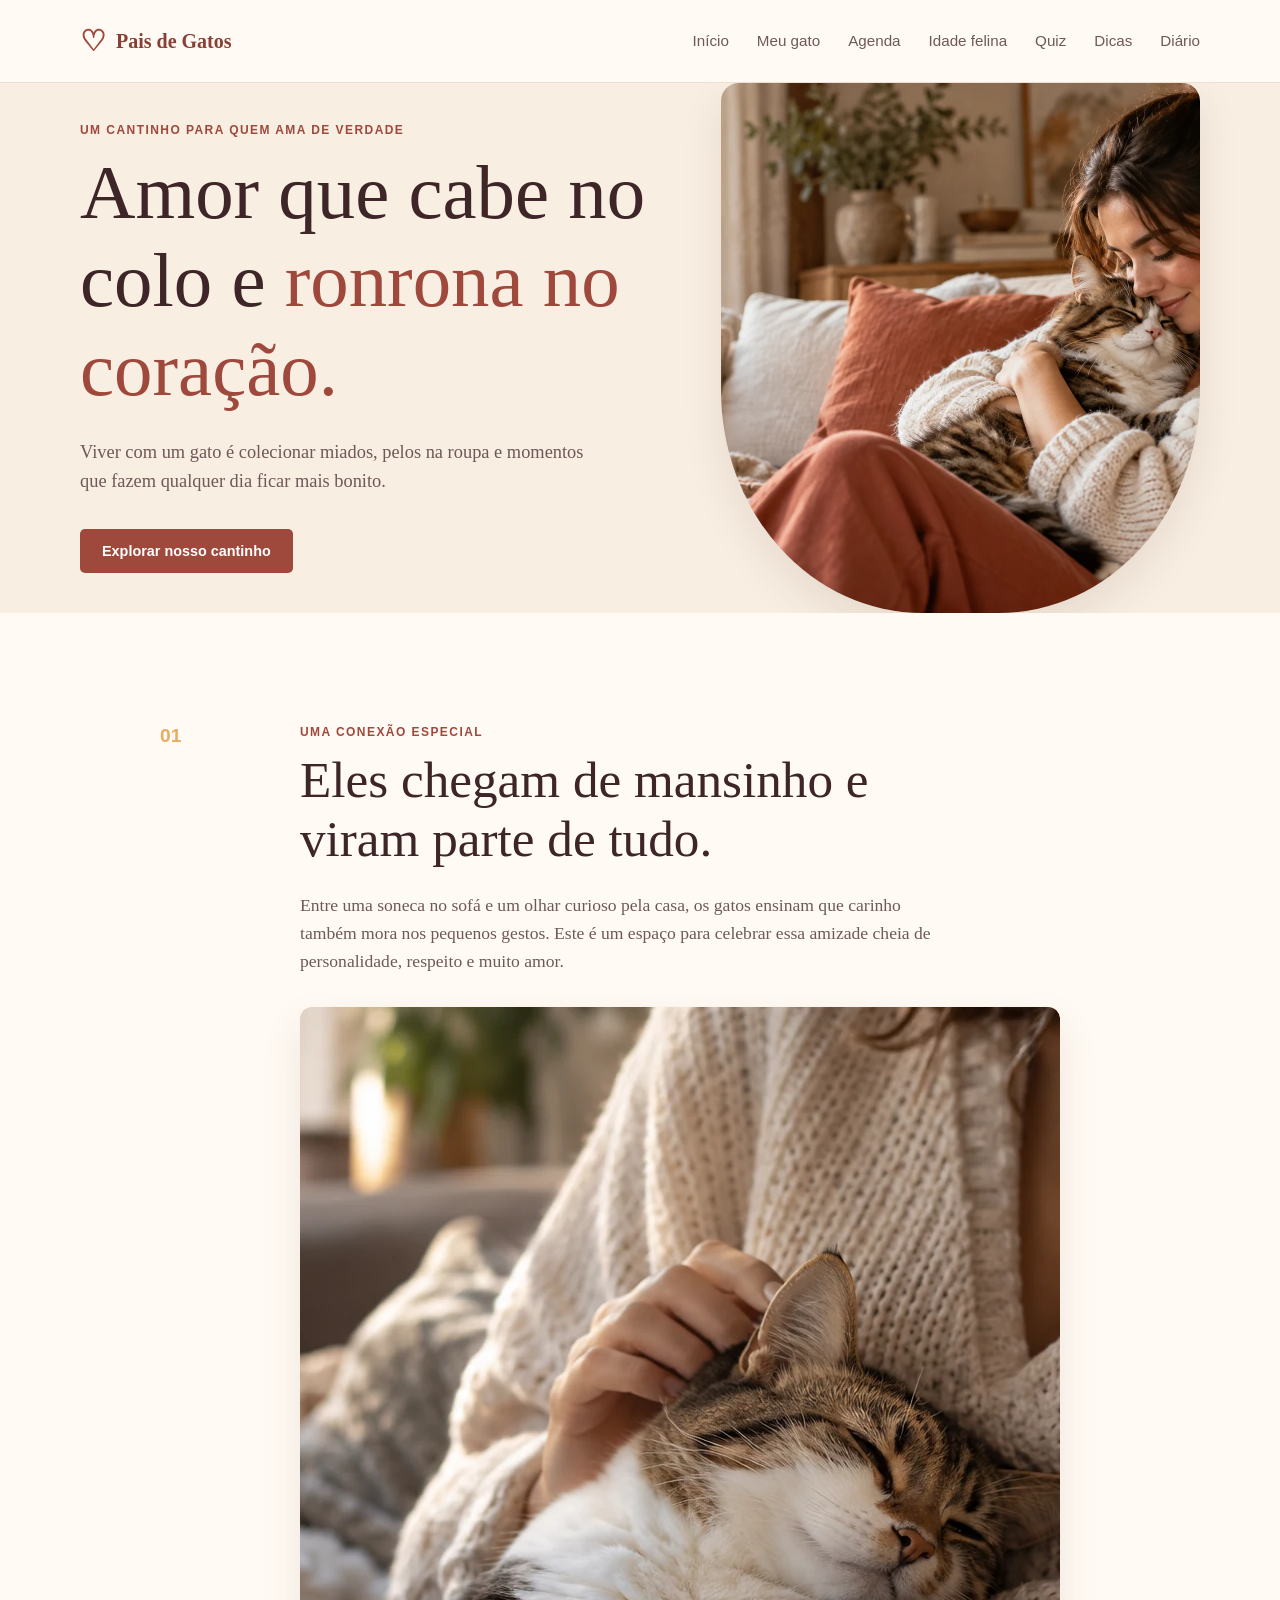
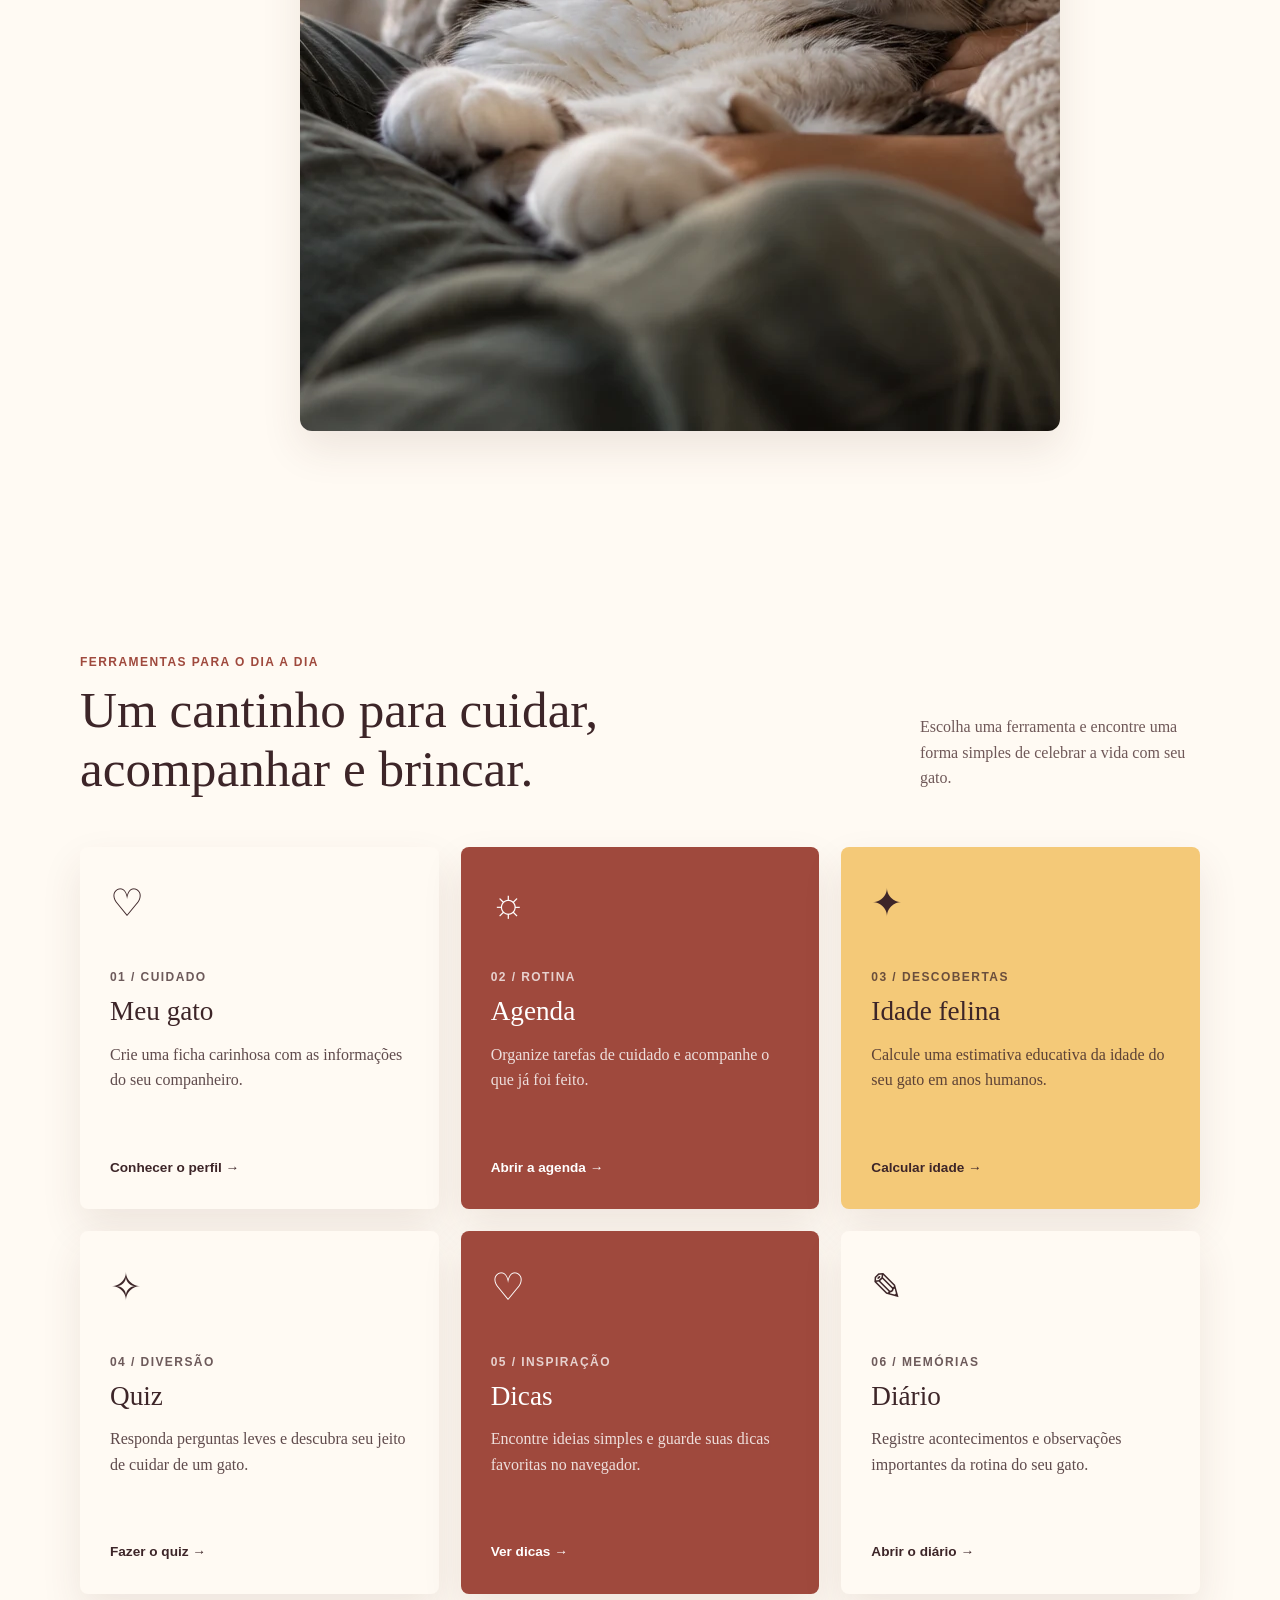
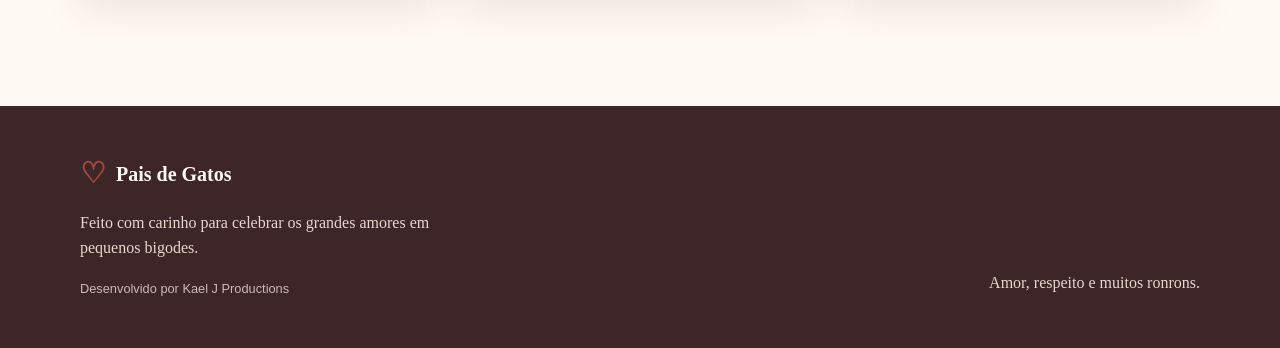
==== commit 058f15f0: "adiciona diario do gato" ====
--- a/index.html
+++ b/index.html
@@ -1,5 +1,5 @@
 <!DOCTYPE html>
-<html lang="pt-BR"><head><meta charset="UTF-8"><meta name="viewport" content="width=device-width, initial-scale=1.0"><meta name="description" content="Pais de Gatos: um espaço acolhedor e acessível para quem ama gatos."><title>Pais de Gatos</title><link rel="stylesheet" href="styles.css"></head><body><a class="link-pular" href="#conteudo">Pular para o conteúdo principal</a><header class="cabecalho"><div class="container cabecalho-conteudo"><a class="marca" href="index.html" aria-label="Pais de Gatos, voltar ao início"><span class="marca-icone" aria-hidden="true">♡</span><span>Pais de Gatos</span></a><nav class="navegacao-principal" aria-label="Navegação principal"><ul><li><a data-page="inicio" href="index.html" aria-current="page">Início</a></li><li><a data-page="perfil" href="perfil.html">Meu gato</a></li><li><a data-page="agenda" href="agenda.html">Agenda</a></li><li><a data-page="calculadora" href="calculadora.html">Idade felina</a></li><li><a data-page="quiz" href="quiz.html">Quiz</a></li><li><a data-page="dicas" href="dicas.html">Dicas</a></li></ul></nav></div></header><main id="conteudo"><section class="hero" id="inicio" aria-labelledby="titulo-principal">
+<html lang="pt-BR"><head><meta charset="UTF-8"><meta name="viewport" content="width=device-width, initial-scale=1.0"><meta name="description" content="Pais de Gatos: um espaço acolhedor e acessível para quem ama gatos."><title>Pais de Gatos</title><link rel="stylesheet" href="styles.css"></head><body><a class="link-pular" href="#conteudo">Pular para o conteúdo principal</a><header class="cabecalho"><div class="container cabecalho-conteudo"><a class="marca" href="index.html" aria-label="Pais de Gatos, voltar ao início"><span class="marca-icone" aria-hidden="true">♡</span><span>Pais de Gatos</span></a><nav class="navegacao-principal" aria-label="Navegação principal"><ul><li><a data-page="inicio" href="index.html" aria-current="page">Início</a></li><li><a data-page="perfil" href="perfil.html">Meu gato</a></li><li><a data-page="agenda" href="agenda.html">Agenda</a></li><li><a data-page="calculadora" href="calculadora.html">Idade felina</a></li><li><a data-page="quiz" href="quiz.html">Quiz</a></li><li><a data-page="dicas" href="dicas.html">Dicas</a></li><li><a data-page="diario" href="diario.html">Diário</a></li></ul></nav></div></header><main id="conteudo"><section class="hero" id="inicio" aria-labelledby="titulo-principal">
         <div class="container hero-conteudo">
           <div class="hero-texto">
             <p class="etiqueta">Um cantinho para quem ama de verdade</p>
@@ -42,4 +42,4 @@
           </div>
         </div>
 </section>
-<section class="secao ferramentas" id="ferramentas" aria-labelledby="titulo-ferramentas"><div class="container"><div class="cabecalho-secao"><div><p class="etiqueta">Ferramentas para o dia a dia</p><h2 id="titulo-ferramentas">Um cantinho para cuidar, acompanhar e brincar.</h2></div><p class="texto-secao">Escolha uma ferramenta e encontre uma forma simples de celebrar a vida com seu gato.</p></div><div class="cartoes"><article class="cartao cartao-rotina"><div class="cartao-icone" aria-hidden="true">♡</div><p class="cartao-numero">01 / Cuidado</p><h3>Meu gato</h3><p>Crie uma ficha carinhosa com as informações do seu companheiro.</p><a href="perfil.html">Conhecer o perfil <span aria-hidden="true">→</span></a></article><article class="cartao cartao-carinho"><div class="cartao-icone" aria-hidden="true">☼</div><p class="cartao-numero">02 / Rotina</p><h3>Agenda</h3><p>Organize tarefas de cuidado e acompanhe o que já foi feito.</p><a href="agenda.html">Abrir a agenda <span aria-hidden="true">→</span></a></article><article class="cartao cartao-diversao"><div class="cartao-icone" aria-hidden="true">✦</div><p class="cartao-numero">03 / Descobertas</p><h3>Idade felina</h3><p>Calcule uma estimativa educativa da idade do seu gato em anos humanos.</p><a href="calculadora.html">Calcular idade <span aria-hidden="true">→</span></a></article><article class="cartao cartao-rotina"><div class="cartao-icone" aria-hidden="true">✧</div><p class="cartao-numero">04 / Diversão</p><h3>Quiz</h3><p>Responda perguntas leves e descubra seu jeito de cuidar de um gato.</p><a href="quiz.html">Fazer o quiz <span aria-hidden="true">→</span></a></article><article class="cartao cartao-carinho"><div class="cartao-icone" aria-hidden="true">♡</div><p class="cartao-numero">05 / Inspiração</p><h3>Dicas</h3><p>Encontre ideias simples e guarde suas dicas favoritas no navegador.</p><a href="dicas.html">Ver dicas <span aria-hidden="true">→</span></a></article></div></div></section></main><footer class="rodape" id="rodape"><div class="container rodape-conteudo"><div><p class="marca rodape-marca"><span class="marca-icone" aria-hidden="true">♡</span>Pais de Gatos</p><p>Feito com carinho para celebrar os grandes amores em pequenos bigodes.</p><p class="assinatura">Desenvolvido por Kael J Productions</p></div><p class="rodape-final">Amor, respeito e muitos ronrons.</p></div></footer></body></html>
+<section class="secao ferramentas" id="ferramentas" aria-labelledby="titulo-ferramentas"><div class="container"><div class="cabecalho-secao"><div><p class="etiqueta">Ferramentas para o dia a dia</p><h2 id="titulo-ferramentas">Um cantinho para cuidar, acompanhar e brincar.</h2></div><p class="texto-secao">Escolha uma ferramenta e encontre uma forma simples de celebrar a vida com seu gato.</p></div><div class="cartoes"><article class="cartao cartao-rotina"><div class="cartao-icone" aria-hidden="true">♡</div><p class="cartao-numero">01 / Cuidado</p><h3>Meu gato</h3><p>Crie uma ficha carinhosa com as informações do seu companheiro.</p><a href="perfil.html">Conhecer o perfil <span aria-hidden="true">→</span></a></article><article class="cartao cartao-carinho"><div class="cartao-icone" aria-hidden="true">☼</div><p class="cartao-numero">02 / Rotina</p><h3>Agenda</h3><p>Organize tarefas de cuidado e acompanhe o que já foi feito.</p><a href="agenda.html">Abrir a agenda <span aria-hidden="true">→</span></a></article><article class="cartao cartao-diversao"><div class="cartao-icone" aria-hidden="true">✦</div><p class="cartao-numero">03 / Descobertas</p><h3>Idade felina</h3><p>Calcule uma estimativa educativa da idade do seu gato em anos humanos.</p><a href="calculadora.html">Calcular idade <span aria-hidden="true">→</span></a></article><article class="cartao cartao-rotina"><div class="cartao-icone" aria-hidden="true">✧</div><p class="cartao-numero">04 / Diversão</p><h3>Quiz</h3><p>Responda perguntas leves e descubra seu jeito de cuidar de um gato.</p><a href="quiz.html">Fazer o quiz <span aria-hidden="true">→</span></a></article><article class="cartao cartao-carinho"><div class="cartao-icone" aria-hidden="true">♡</div><p class="cartao-numero">05 / Inspiração</p><h3>Dicas</h3><p>Encontre ideias simples e guarde suas dicas favoritas no navegador.</p><a href="dicas.html">Ver dicas <span aria-hidden="true">→</span></a></article><article class="cartao cartao-rotina"><div class="cartao-icone" aria-hidden="true">✎</div><p class="cartao-numero">06 / Memórias</p><h3>Diário</h3><p>Registre acontecimentos e observações importantes da rotina do seu gato.</p><a href="diario.html">Abrir o diário <span aria-hidden="true">→</span></a></article></div></div></section></main><footer class="rodape" id="rodape"><div class="container rodape-conteudo"><div><p class="marca rodape-marca"><span class="marca-icone" aria-hidden="true">♡</span>Pais de Gatos</p><p>Feito com carinho para celebrar os grandes amores em pequenos bigodes.</p><p class="assinatura">Desenvolvido por Kael J Productions</p></div><p class="rodape-final">Amor, respeito e muitos ronrons.</p></div></footer></body></html>
--- a/styles.css
+++ b/styles.css
@@ -718,3 +718,34 @@
 @media (max-width: 760px) {
   .lista-dicas { grid-template-columns: 1fr; }
 }
+
+.diario { background: var(--creme); }
+.diario-conteudo { max-width: 960px; }
+.aviso-diario { max-width: 760px; color: var(--texto-suave); font: 0.9rem Arial, sans-serif; }
+.botao-novo-registro { margin-bottom: 24px; border: 0; cursor: pointer; }
+.formulario-diario { display: grid; grid-template-columns: repeat(2, minmax(0, 1fr)); align-items: end; gap: 24px; padding: 32px; border-radius: 8px; background: var(--branco); box-shadow: var(--sombra); }
+.campo-observacao-diario, .formulario-diario .acoes-formulario { grid-column: 1 / -1; }
+.campo textarea { width: 100%; padding: 10px 12px; border: 2px solid #d9c4b5; border-radius: 5px; color: var(--vinho); background: var(--creme); font: 1rem Arial, sans-serif; resize: vertical; }
+.campo textarea:focus-visible { outline: 3px solid var(--dourado); outline-offset: 2px; }
+.campo textarea[aria-invalid="true"] { border-color: var(--terracota-escuro); }
+.filtros-diario { display: grid; grid-template-columns: minmax(180px, 0.8fr) minmax(220px, 1.2fr) auto; align-items: end; gap: 20px; margin: 32px 0 20px; }
+.filtros-diario .botao-cancelar { margin-bottom: 10px; }
+.lista-registros-diario { display: grid; gap: 16px; margin: 0; padding: 0; list-style: none; counter-reset: registros; }
+.registro-diario { padding: 24px; border-left: 6px solid var(--terracota); border-radius: 8px; background: var(--creme-escuro); box-shadow: var(--sombra); }
+.registro-diario:focus-visible { outline: 3px solid var(--dourado); outline-offset: 4px; }
+.registro-diario h2 { margin-bottom: 18px; color: var(--terracota-escuro); font-size: 1.5rem; font-weight: normal; }
+.registro-diario dl { display: grid; grid-template-columns: minmax(130px, 0.35fr) 1fr; margin: 0; font-family: Arial, sans-serif; }
+.registro-diario dt { margin-top: 10px; color: var(--texto-suave); font-size: 0.8rem; font-weight: bold; letter-spacing: 0.06em; text-transform: uppercase; }
+.registro-diario dt:first-child { margin-top: 0; }
+.registro-diario dd { margin: 10px 0 0; }
+.registro-diario dd:nth-of-type(1) { margin-top: 0; }
+.acoes-registro-diario { display: flex; flex-wrap: wrap; gap: 10px; margin-top: 24px; }
+
+@media (max-width: 760px) {
+  .formulario-diario, .filtros-diario { grid-template-columns: 1fr; padding: 24px; }
+  .campo-observacao-diario, .formulario-diario .acoes-formulario { grid-column: auto; }
+  .filtros-diario { padding: 0; }
+  .filtros-diario .botao-cancelar { justify-self: start; margin-bottom: 0; }
+  .registro-diario dl { grid-template-columns: 1fr; }
+  .registro-diario dt:not(:first-child) { margin-top: 16px; }
+}
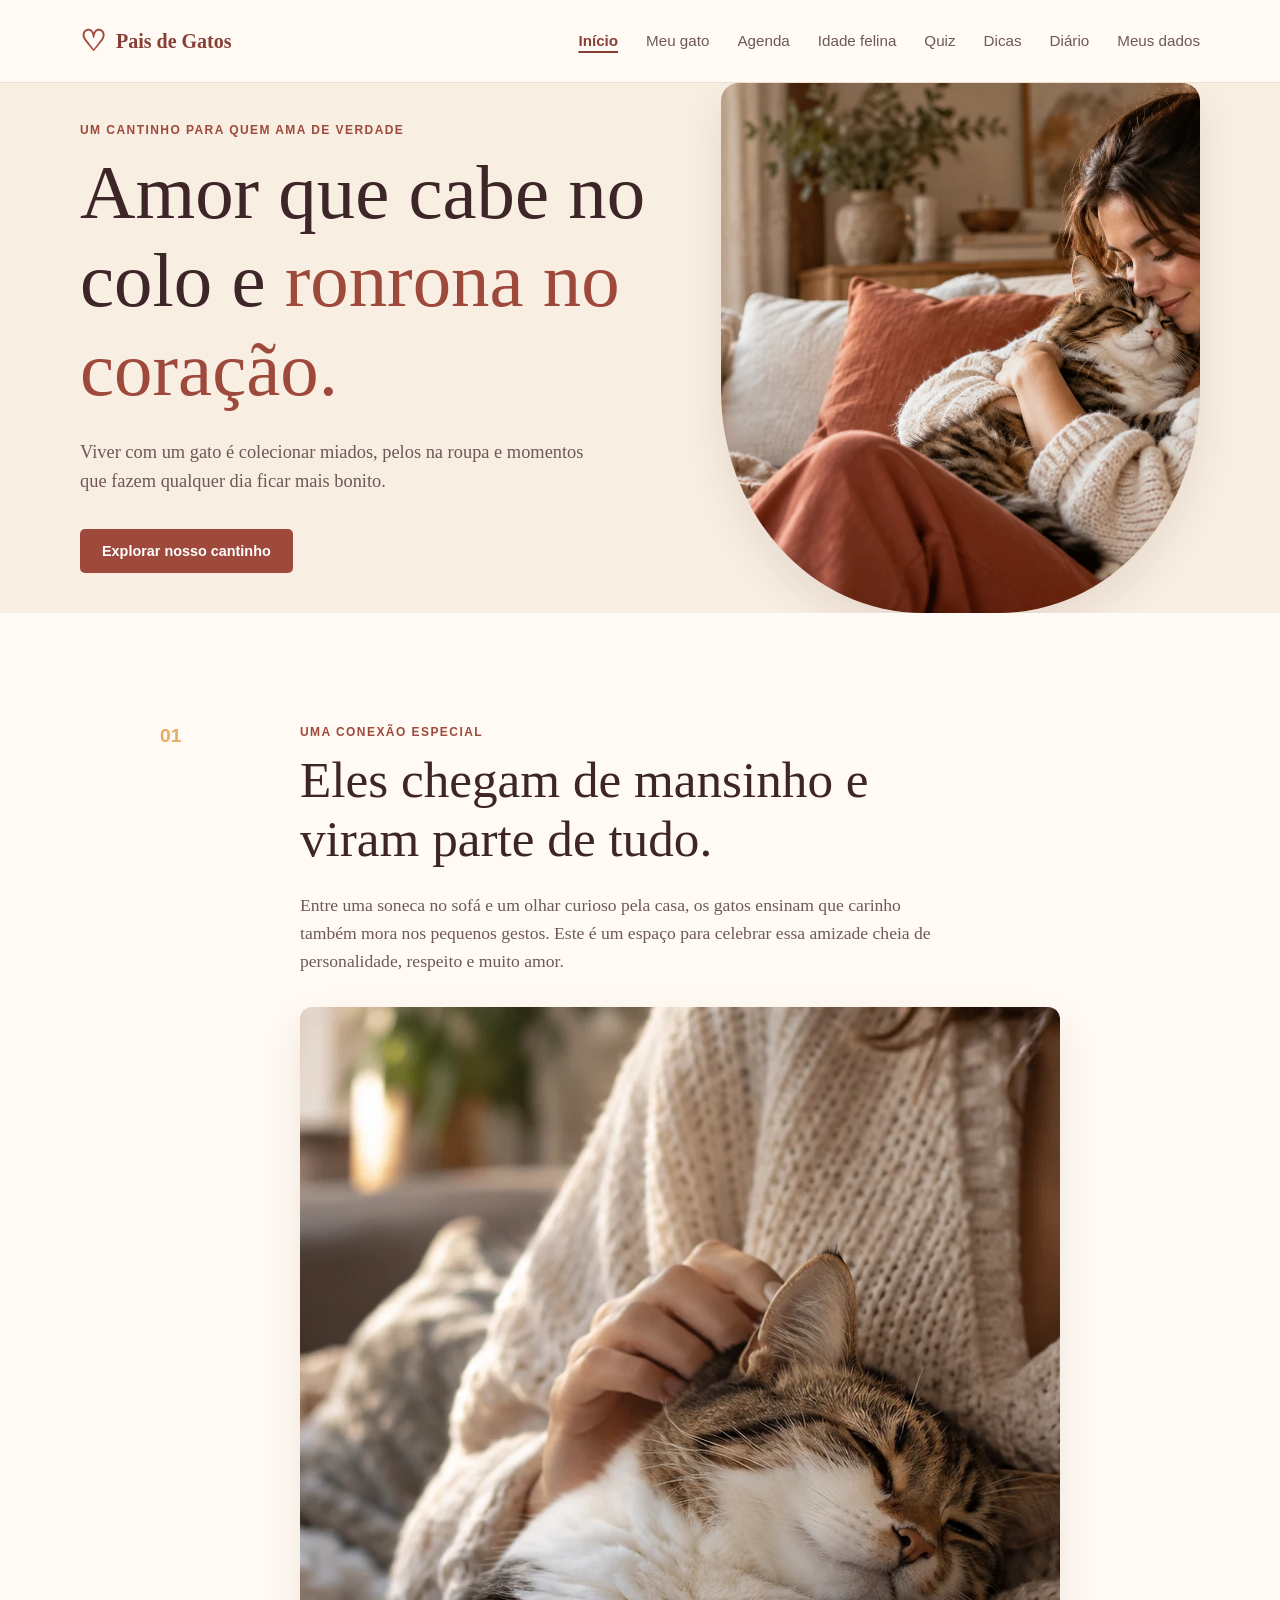
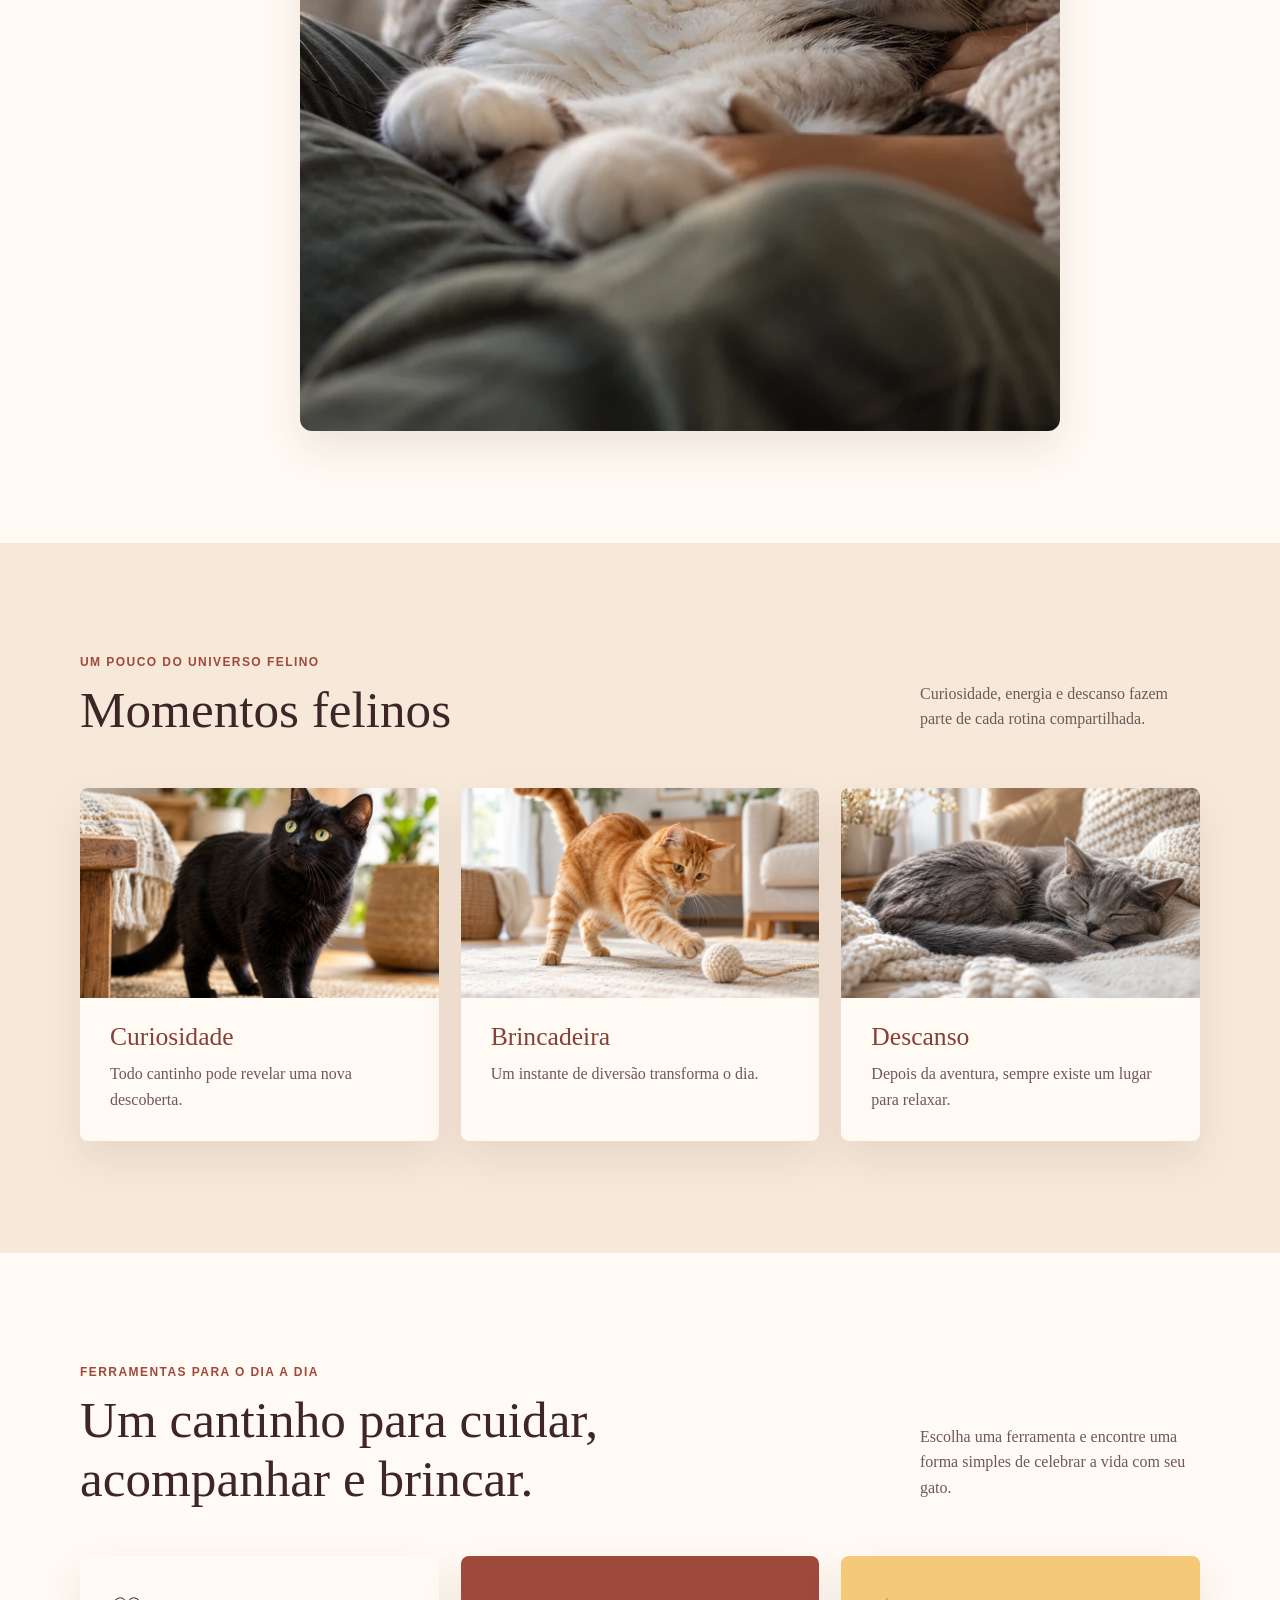
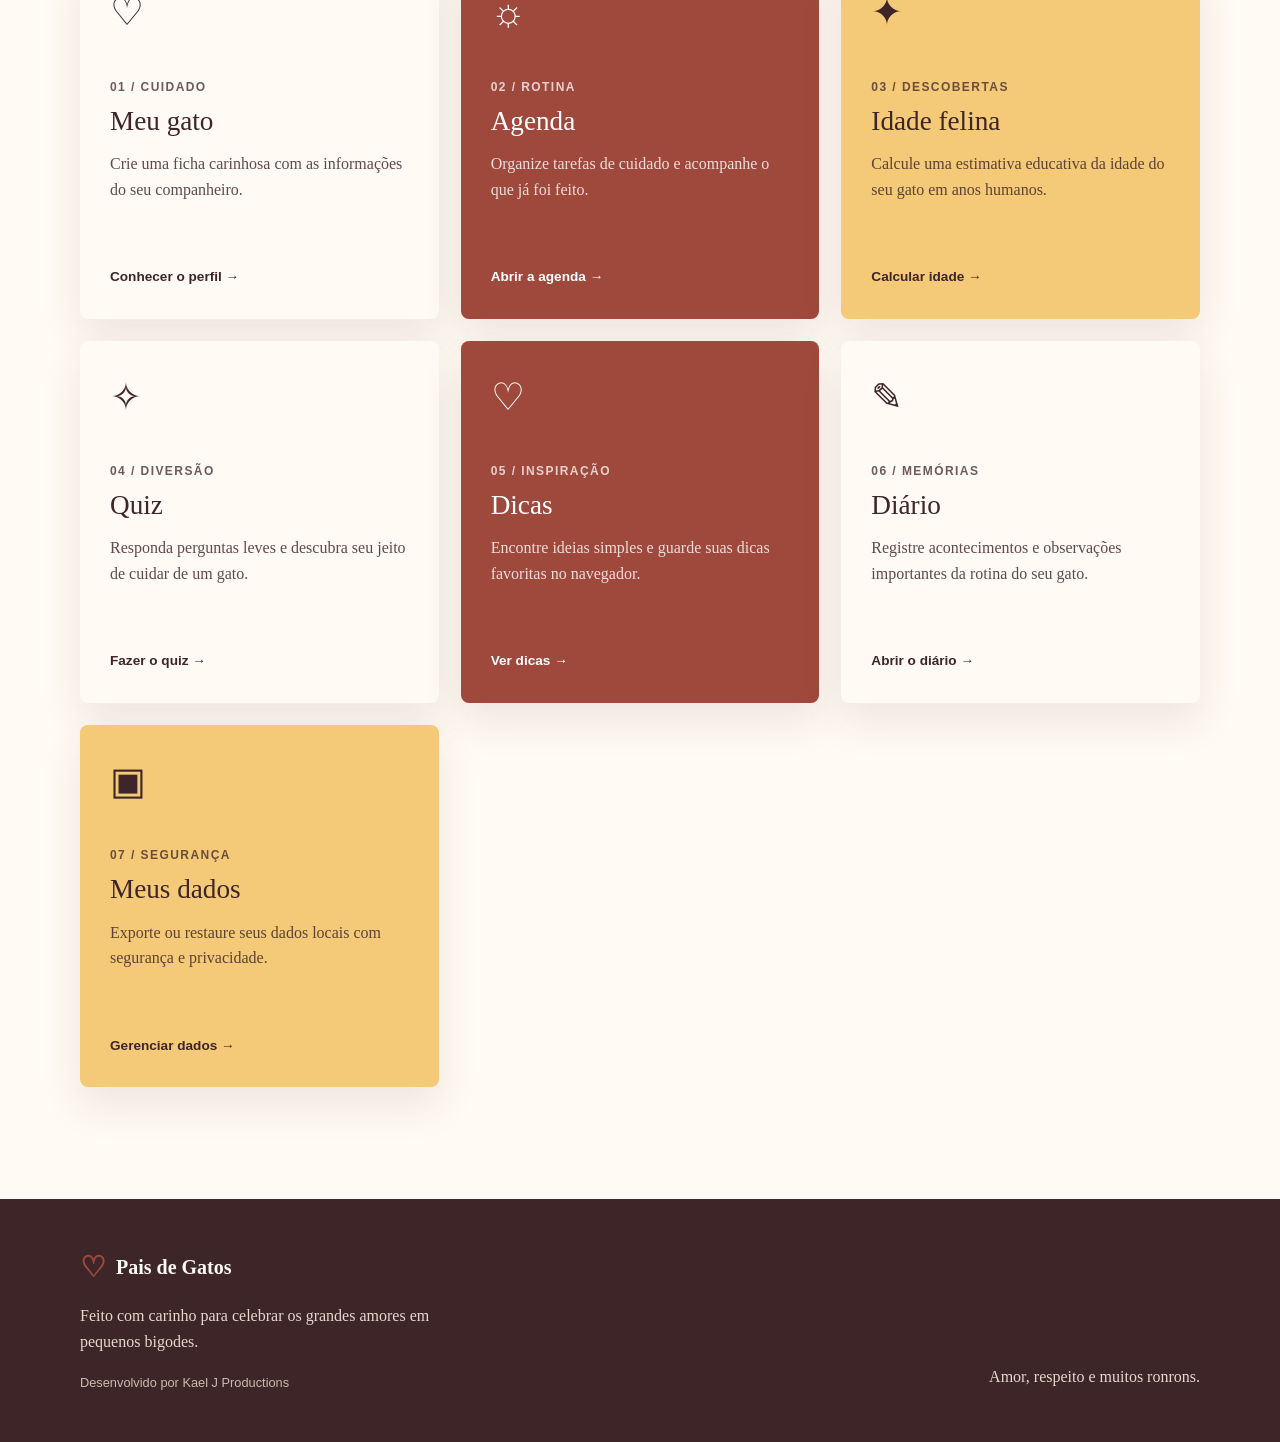
==== commit da6b26ee: "refina home e adiciona auditoria automatica" ====
--- a/index.html
+++ b/index.html
@@ -1,5 +1,6 @@
 <!DOCTYPE html>
-<html lang="pt-BR"><head><meta charset="UTF-8"><meta name="viewport" content="width=device-width, initial-scale=1.0"><meta name="description" content="Pais de Gatos: um espaço acolhedor e acessível para quem ama gatos."><title>Pais de Gatos</title><link rel="stylesheet" href="styles.css"></head><body><a class="link-pular" href="#conteudo">Pular para o conteúdo principal</a><header class="cabecalho"><div class="container cabecalho-conteudo"><a class="marca" href="index.html" aria-label="Pais de Gatos, voltar ao início"><span class="marca-icone" aria-hidden="true">♡</span><span>Pais de Gatos</span></a><nav class="navegacao-principal" aria-label="Navegação principal"><ul><li><a data-page="inicio" href="index.html" aria-current="page">Início</a></li><li><a data-page="perfil" href="perfil.html">Meu gato</a></li><li><a data-page="agenda" href="agenda.html">Agenda</a></li><li><a data-page="calculadora" href="calculadora.html">Idade felina</a></li><li><a data-page="quiz" href="quiz.html">Quiz</a></li><li><a data-page="dicas" href="dicas.html">Dicas</a></li><li><a data-page="diario" href="diario.html">Diário</a></li></ul></nav></div></header><main id="conteudo"><section class="hero" id="inicio" aria-labelledby="titulo-principal">
+<html lang="pt-BR"><head><meta charset="UTF-8"><meta name="viewport" content="width=device-width, initial-scale=1.0"><meta name="description" content="Pais de Gatos: uma experiência acolhedora com ferramentas para pessoas que cuidam e convivem com gatos."><title>Pais de Gatos</title><link rel="stylesheet" href="styles.css">
+  <link rel="manifest" href="manifest.webmanifest"><link rel="icon" href="assets/icons/icon-192.png" type="image/png"></head><body><a class="link-pular" href="#conteudo">Pular para o conteúdo principal</a><header class="cabecalho"><div class="container cabecalho-conteudo"><a class="marca" href="index.html" aria-label="Pais de Gatos, voltar ao início"><span class="marca-icone" aria-hidden="true">♡</span><span>Pais de Gatos</span></a><nav class="navegacao-principal" aria-label="Navegação principal"><ul><li><a data-page="inicio" href="index.html" aria-current="page">Início</a></li><li><a data-page="perfil" href="perfil.html">Meu gato</a></li><li><a data-page="agenda" href="agenda.html">Agenda</a></li><li><a data-page="calculadora" href="calculadora.html">Idade felina</a></li><li><a data-page="quiz" href="quiz.html">Quiz</a></li><li><a data-page="dicas" href="dicas.html">Dicas</a></li><li><a data-page="diario" href="diario.html">Diário</a></li><li><a data-page="dados" href="dados.html">Meus dados</a></li></ul></nav></div></header><main id="conteudo"><section class="hero" id="inicio" aria-labelledby="titulo-principal">
         <div class="container hero-conteudo">
           <div class="hero-texto">
             <p class="etiqueta">Um cantinho para quem ama de verdade</p>
@@ -42,4 +43,17 @@
           </div>
         </div>
 </section>
-<section class="secao ferramentas" id="ferramentas" aria-labelledby="titulo-ferramentas"><div class="container"><div class="cabecalho-secao"><div><p class="etiqueta">Ferramentas para o dia a dia</p><h2 id="titulo-ferramentas">Um cantinho para cuidar, acompanhar e brincar.</h2></div><p class="texto-secao">Escolha uma ferramenta e encontre uma forma simples de celebrar a vida com seu gato.</p></div><div class="cartoes"><article class="cartao cartao-rotina"><div class="cartao-icone" aria-hidden="true">♡</div><p class="cartao-numero">01 / Cuidado</p><h3>Meu gato</h3><p>Crie uma ficha carinhosa com as informações do seu companheiro.</p><a href="perfil.html">Conhecer o perfil <span aria-hidden="true">→</span></a></article><article class="cartao cartao-carinho"><div class="cartao-icone" aria-hidden="true">☼</div><p class="cartao-numero">02 / Rotina</p><h3>Agenda</h3><p>Organize tarefas de cuidado e acompanhe o que já foi feito.</p><a href="agenda.html">Abrir a agenda <span aria-hidden="true">→</span></a></article><article class="cartao cartao-diversao"><div class="cartao-icone" aria-hidden="true">✦</div><p class="cartao-numero">03 / Descobertas</p><h3>Idade felina</h3><p>Calcule uma estimativa educativa da idade do seu gato em anos humanos.</p><a href="calculadora.html">Calcular idade <span aria-hidden="true">→</span></a></article><article class="cartao cartao-rotina"><div class="cartao-icone" aria-hidden="true">✧</div><p class="cartao-numero">04 / Diversão</p><h3>Quiz</h3><p>Responda perguntas leves e descubra seu jeito de cuidar de um gato.</p><a href="quiz.html">Fazer o quiz <span aria-hidden="true">→</span></a></article><article class="cartao cartao-carinho"><div class="cartao-icone" aria-hidden="true">♡</div><p class="cartao-numero">05 / Inspiração</p><h3>Dicas</h3><p>Encontre ideias simples e guarde suas dicas favoritas no navegador.</p><a href="dicas.html">Ver dicas <span aria-hidden="true">→</span></a></article><article class="cartao cartao-rotina"><div class="cartao-icone" aria-hidden="true">✎</div><p class="cartao-numero">06 / Memórias</p><h3>Diário</h3><p>Registre acontecimentos e observações importantes da rotina do seu gato.</p><a href="diario.html">Abrir o diário <span aria-hidden="true">→</span></a></article></div></div></section></main><footer class="rodape" id="rodape"><div class="container rodape-conteudo"><div><p class="marca rodape-marca"><span class="marca-icone" aria-hidden="true">♡</span>Pais de Gatos</p><p>Feito com carinho para celebrar os grandes amores em pequenos bigodes.</p><p class="assinatura">Desenvolvido por Kael J Productions</p></div><p class="rodape-final">Amor, respeito e muitos ronrons.</p></div></footer></body></html>
+<section class="secao momentos-felinos" id="momentos-felinos" aria-labelledby="titulo-momentos-felinos">
+  <div class="container">
+    <div class="cabecalho-secao">
+      <div><p class="etiqueta">Um pouco do universo felino</p><h2 id="titulo-momentos-felinos">Momentos felinos</h2></div>
+      <p class="texto-secao">Curiosidade, energia e descanso fazem parte de cada rotina compartilhada.</p>
+    </div>
+    <div class="momentos-felinos-grade">
+      <article class="momento-felino"><img src="assets/images/cats/gato-preto-curioso.webp" alt="Gato preto observando com expressão curiosa." width="1536" height="1024" loading="lazy"><h3>Curiosidade</h3><p>Todo cantinho pode revelar uma nova descoberta.</p></article>
+      <article class="momento-felino"><img src="assets/images/cats/gato-laranja-brincando.webp" alt="Gato laranja brincando em casa." width="1536" height="1024" loading="lazy"><h3>Brincadeira</h3><p>Um instante de diversão transforma o dia.</p></article>
+      <article class="momento-felino"><img src="assets/images/cats/gato-cinza-dormindo.webp" alt="Gato cinza dormindo confortavelmente." width="1536" height="1024" loading="lazy"><h3>Descanso</h3><p>Depois da aventura, sempre existe um lugar para relaxar.</p></article>
+    </div>
+  </div>
+</section><section class="secao ferramentas" id="ferramentas" aria-labelledby="titulo-ferramentas"><div class="container"><div class="cabecalho-secao"><div><p class="etiqueta">Ferramentas para o dia a dia</p><h2 id="titulo-ferramentas">Um cantinho para cuidar, acompanhar e brincar.</h2></div><p class="texto-secao">Escolha uma ferramenta e encontre uma forma simples de celebrar a vida com seu gato.</p></div><div class="cartoes"><article class="cartao cartao-rotina"><div class="cartao-icone" aria-hidden="true">♡</div><p class="cartao-numero">01 / Cuidado</p><h3>Meu gato</h3><p>Crie uma ficha carinhosa com as informações do seu companheiro.</p><a href="perfil.html">Conhecer o perfil <span aria-hidden="true">→</span></a></article><article class="cartao cartao-carinho"><div class="cartao-icone" aria-hidden="true">☼</div><p class="cartao-numero">02 / Rotina</p><h3>Agenda</h3><p>Organize tarefas de cuidado e acompanhe o que já foi feito.</p><a href="agenda.html">Abrir a agenda <span aria-hidden="true">→</span></a></article><article class="cartao cartao-diversao"><div class="cartao-icone" aria-hidden="true">✦</div><p class="cartao-numero">03 / Descobertas</p><h3>Idade felina</h3><p>Calcule uma estimativa educativa da idade do seu gato em anos humanos.</p><a href="calculadora.html">Calcular idade <span aria-hidden="true">→</span></a></article><article class="cartao cartao-rotina"><div class="cartao-icone" aria-hidden="true">✧</div><p class="cartao-numero">04 / Diversão</p><h3>Quiz</h3><p>Responda perguntas leves e descubra seu jeito de cuidar de um gato.</p><a href="quiz.html">Fazer o quiz <span aria-hidden="true">→</span></a></article><article class="cartao cartao-carinho"><div class="cartao-icone" aria-hidden="true">♡</div><p class="cartao-numero">05 / Inspiração</p><h3>Dicas</h3><p>Encontre ideias simples e guarde suas dicas favoritas no navegador.</p><a href="dicas.html">Ver dicas <span aria-hidden="true">→</span></a></article><article class="cartao cartao-rotina"><div class="cartao-icone" aria-hidden="true">✎</div><p class="cartao-numero">06 / Memórias</p><h3>Diário</h3><p>Registre acontecimentos e observações importantes da rotina do seu gato.</p><a href="diario.html">Abrir o diário <span aria-hidden="true">→</span></a></article><article class="cartao cartao-diversao"><div class="cartao-icone" aria-hidden="true">▣</div><p class="cartao-numero">07 / Segurança</p><h3>Meus dados</h3><p>Exporte ou restaure seus dados locais com segurança e privacidade.</p><a href="dados.html">Gerenciar dados <span aria-hidden="true">→</span></a></article></div></div></section></main><footer class="rodape" id="rodape"><div class="container rodape-conteudo"><div><p class="marca rodape-marca"><span class="marca-icone" aria-hidden="true">♡</span>Pais de Gatos</p><p>Feito com carinho para celebrar os grandes amores em pequenos bigodes.</p><p class="assinatura">Desenvolvido por Kael J Productions</p></div><p class="rodape-final">Amor, respeito e muitos ronrons.</p></div></footer>  <script src="scripts/pwa.js" defer></script>
+</body></html>
--- a/styles.css
+++ b/styles.css
@@ -17,7 +17,11 @@
 html { scroll-behavior: smooth; }
 body { margin: 0; background: var(--creme); color: var(--vinho); font-family: Georgia, "Times New Roman", serif; line-height: 1.6; }
 a { color: inherit; }
-a:focus-visible { outline: 3px solid var(--dourado); outline-offset: 5px; border-radius: 4px; }
+a:focus-visible,
+button:focus-visible,
+input:focus-visible,
+select:focus-visible,
+textarea:focus-visible { outline: 3px solid var(--terracota-escuro); outline-offset: 4px; border-radius: 4px; }
 .container { width: min(1120px, calc(100% - 48px)); margin: 0 auto; }
 .link-pular { position: absolute; top: 12px; left: 12px; z-index: 10; padding: 8px 12px; color: var(--branco); background: var(--terracota-escuro); transform: translateY(-160%); }
 .link-pular:focus { transform: translateY(0); }
@@ -28,6 +32,7 @@
 .marca-icone { color: var(--terracota); font-size: 1.8rem; line-height: 1; }
 .navegacao-principal ul { gap: 28px; margin: 0; padding: 0; list-style: none; }
 .navegacao-principal a { color: var(--texto-suave); font: 0.95rem Arial, sans-serif; text-decoration: none; }
+.navegacao-principal a[aria-current="page"] { color: var(--terracota-escuro); font-weight: bold; text-decoration: underline; text-decoration-thickness: 2px; text-underline-offset: 5px; }
 .navegacao-principal a:hover, .cartao a:hover { color: var(--terracota); }
 .hero { overflow: hidden; background: var(--creme-escuro); }
 .hero-conteudo { display: grid; grid-template-columns: 1.1fr 0.9fr; align-items: center; min-height: 530px; gap: 56px; }
@@ -64,6 +69,12 @@
   box-shadow: var(--sombra);
 }
 .temas { background: #f7e9da; }
+.momentos-felinos { background: #f7e9da; }
+.momentos-felinos-grade { display: grid; grid-template-columns: repeat(3, 1fr); gap: 22px; }
+.momento-felino { overflow: hidden; border-radius: 8px; background: var(--creme); box-shadow: var(--sombra); }
+.momento-felino img { display: block; width: 100%; height: 210px; object-fit: cover; }
+.momento-felino h3 { margin: 24px 30px 10px; color: var(--terracota-escuro); font-size: 1.6rem; font-weight: normal; }
+.momento-felino p { margin: 0 30px 28px; color: var(--texto-suave); }
 .cabecalho-secao { display: flex; align-items: end; justify-content: space-between; gap: 32px; margin-bottom: 48px; }
 .cabecalho-secao h2 { margin-bottom: 0; }
 .texto-secao { max-width: 280px; margin-bottom: 8px; color: var(--texto-suave); }
@@ -91,6 +102,7 @@
   .cabecalho-conteudo { align-items: flex-start; flex-direction: column; padding: 20px 0; }
   .navegacao-principal ul { flex-wrap: wrap; gap: 12px 20px; }
   .hero-conteudo, .cartoes { grid-template-columns: 1fr; }
+  .momentos-felinos-grade { grid-template-columns: 1fr; }
   .hero-conteudo { gap: 30px; padding: 70px 0; }
   .hero-imagem { max-height: 360px; border-radius: 14px 14px 28% 28%; }
   .secao { padding: 72px 0; }
@@ -149,7 +161,7 @@
 
 .campo input:focus-visible,
 .campo select:focus-visible {
-  outline: 3px solid var(--dourado);
+  outline: 3px solid var(--terracota-escuro);
   outline-offset: 2px;
 }
 
@@ -188,7 +200,7 @@
 .botao-cancelar:hover { color: var(--terracota); }
 
 .botao-cancelar:focus-visible {
-  outline: 3px solid var(--dourado);
+  outline: 3px solid var(--terracota-escuro);
   outline-offset: 3px;
 }
 
@@ -253,7 +265,7 @@
 .botao-apagar:hover { color: var(--branco); background: var(--terracota-escuro); }
 
 .botao-apagar:focus-visible {
-  outline: 3px solid var(--dourado);
+  outline: 3px solid var(--terracota-escuro);
   outline-offset: 3px;
 }
 
@@ -311,7 +323,7 @@
 }
 
 .filtro:focus-visible {
-  outline: 3px solid var(--dourado);
+  outline: 3px solid var(--terracota-escuro);
   outline-offset: 3px;
 }
 
@@ -391,7 +403,7 @@
 .botao-tarefa:hover { color: var(--branco); background: var(--terracota-escuro); }
 
 .botao-tarefa:focus-visible {
-  outline: 3px solid var(--dourado);
+  outline: 3px solid var(--terracota-escuro);
   outline-offset: 3px;
 }
 
@@ -511,7 +523,7 @@
 }
 
 .texto-pergunta:focus-visible {
-  outline: 3px solid var(--dourado);
+  outline: 3px solid var(--terracota-escuro);
   outline-offset: 6px;
   border-radius: 4px;
 }
@@ -548,7 +560,7 @@
 }
 
 .alternativa-quiz input:focus-visible {
-  outline: 3px solid var(--dourado);
+  outline: 3px solid var(--terracota-escuro);
   outline-offset: 3px;
 }
 
@@ -572,7 +584,7 @@
 .botao-secundario-quiz:hover { color: var(--branco); background: var(--terracota-escuro); }
 
 .botao-secundario-quiz:focus-visible {
-  outline: 3px solid var(--dourado);
+  outline: 3px solid var(--terracota-escuro);
   outline-offset: 3px;
 }
 
@@ -608,7 +620,7 @@
 }
 
 .botao-refazer-quiz:focus-visible {
-  outline: 3px solid var(--dourado);
+  outline: 3px solid var(--terracota-escuro);
   outline-offset: 3px;
 }
 
@@ -646,7 +658,7 @@
 }
 
 .filtro-dica:focus-visible {
-  outline: 3px solid var(--dourado);
+  outline: 3px solid var(--terracota-escuro);
   outline-offset: 3px;
 }
 
@@ -707,7 +719,7 @@
 .botao-favorito:hover { color: var(--terracota); }
 
 .botao-favorito:focus-visible {
-  outline: 3px solid var(--dourado);
+  outline: 3px solid var(--terracota-escuro);
   outline-offset: 4px;
 }
 
@@ -718,6 +730,20 @@
 @media (max-width: 760px) {
   .lista-dicas { grid-template-columns: 1fr; }
 }
+
+.dados { background: var(--creme); }
+.dados-conteudo { max-width: 960px; }
+.aviso-dados { max-width: 760px; color: var(--texto-suave); font: 0.95rem Arial, sans-serif; }
+.cartao-dados { max-width: 760px; margin-top: 24px; padding: 28px; border-left: 6px solid var(--terracota); border-radius: 8px; background: var(--creme-escuro); box-shadow: var(--sombra); }
+.cartao-dados h2 { margin-bottom: 12px; font-size: 1.7rem; }
+.cartao-dados p { color: var(--texto-suave); }
+.cartao-dados .botao { border: 0; cursor: pointer; }
+.entrada-arquivo-dados { display: block; width: 100%; max-width: 520px; padding: 10px; border: 2px solid #d9c4b5; border-radius: 5px; color: var(--vinho); background: var(--branco); font: 1rem Arial, sans-serif; }
+.entrada-arquivo-dados:focus-visible { outline: 3px solid var(--terracota-escuro); outline-offset: 4px; }
+.resumo-dados { margin: 24px 0; padding: 20px; border: 1px solid #d9c4b5; border-radius: 6px; background: var(--branco); }
+.resumo-dados h3 { margin-bottom: 12px; font-size: 1.25rem; }
+.resumo-dados ul { margin: 0 0 12px; padding-left: 24px; }
+.resumo-dados p { margin: 0; font: 0.9rem Arial, sans-serif; }
 
 .diario { background: var(--creme); }
 .diario-conteudo { max-width: 960px; }
@@ -726,13 +752,13 @@
 .formulario-diario { display: grid; grid-template-columns: repeat(2, minmax(0, 1fr)); align-items: end; gap: 24px; padding: 32px; border-radius: 8px; background: var(--branco); box-shadow: var(--sombra); }
 .campo-observacao-diario, .formulario-diario .acoes-formulario { grid-column: 1 / -1; }
 .campo textarea { width: 100%; padding: 10px 12px; border: 2px solid #d9c4b5; border-radius: 5px; color: var(--vinho); background: var(--creme); font: 1rem Arial, sans-serif; resize: vertical; }
-.campo textarea:focus-visible { outline: 3px solid var(--dourado); outline-offset: 2px; }
+.campo textarea:focus-visible { outline: 3px solid var(--terracota-escuro); outline-offset: 2px; }
 .campo textarea[aria-invalid="true"] { border-color: var(--terracota-escuro); }
 .filtros-diario { display: grid; grid-template-columns: minmax(180px, 0.8fr) minmax(220px, 1.2fr) auto; align-items: end; gap: 20px; margin: 32px 0 20px; }
 .filtros-diario .botao-cancelar { margin-bottom: 10px; }
 .lista-registros-diario { display: grid; gap: 16px; margin: 0; padding: 0; list-style: none; counter-reset: registros; }
 .registro-diario { padding: 24px; border-left: 6px solid var(--terracota); border-radius: 8px; background: var(--creme-escuro); box-shadow: var(--sombra); }
-.registro-diario:focus-visible { outline: 3px solid var(--dourado); outline-offset: 4px; }
+.registro-diario:focus-visible { outline: 3px solid var(--terracota-escuro); outline-offset: 4px; }
 .registro-diario h2 { margin-bottom: 18px; color: var(--terracota-escuro); font-size: 1.5rem; font-weight: normal; }
 .registro-diario dl { display: grid; grid-template-columns: minmax(130px, 0.35fr) 1fr; margin: 0; font-family: Arial, sans-serif; }
 .registro-diario dt { margin-top: 10px; color: var(--texto-suave); font-size: 0.8rem; font-weight: bold; letter-spacing: 0.06em; text-transform: uppercase; }
